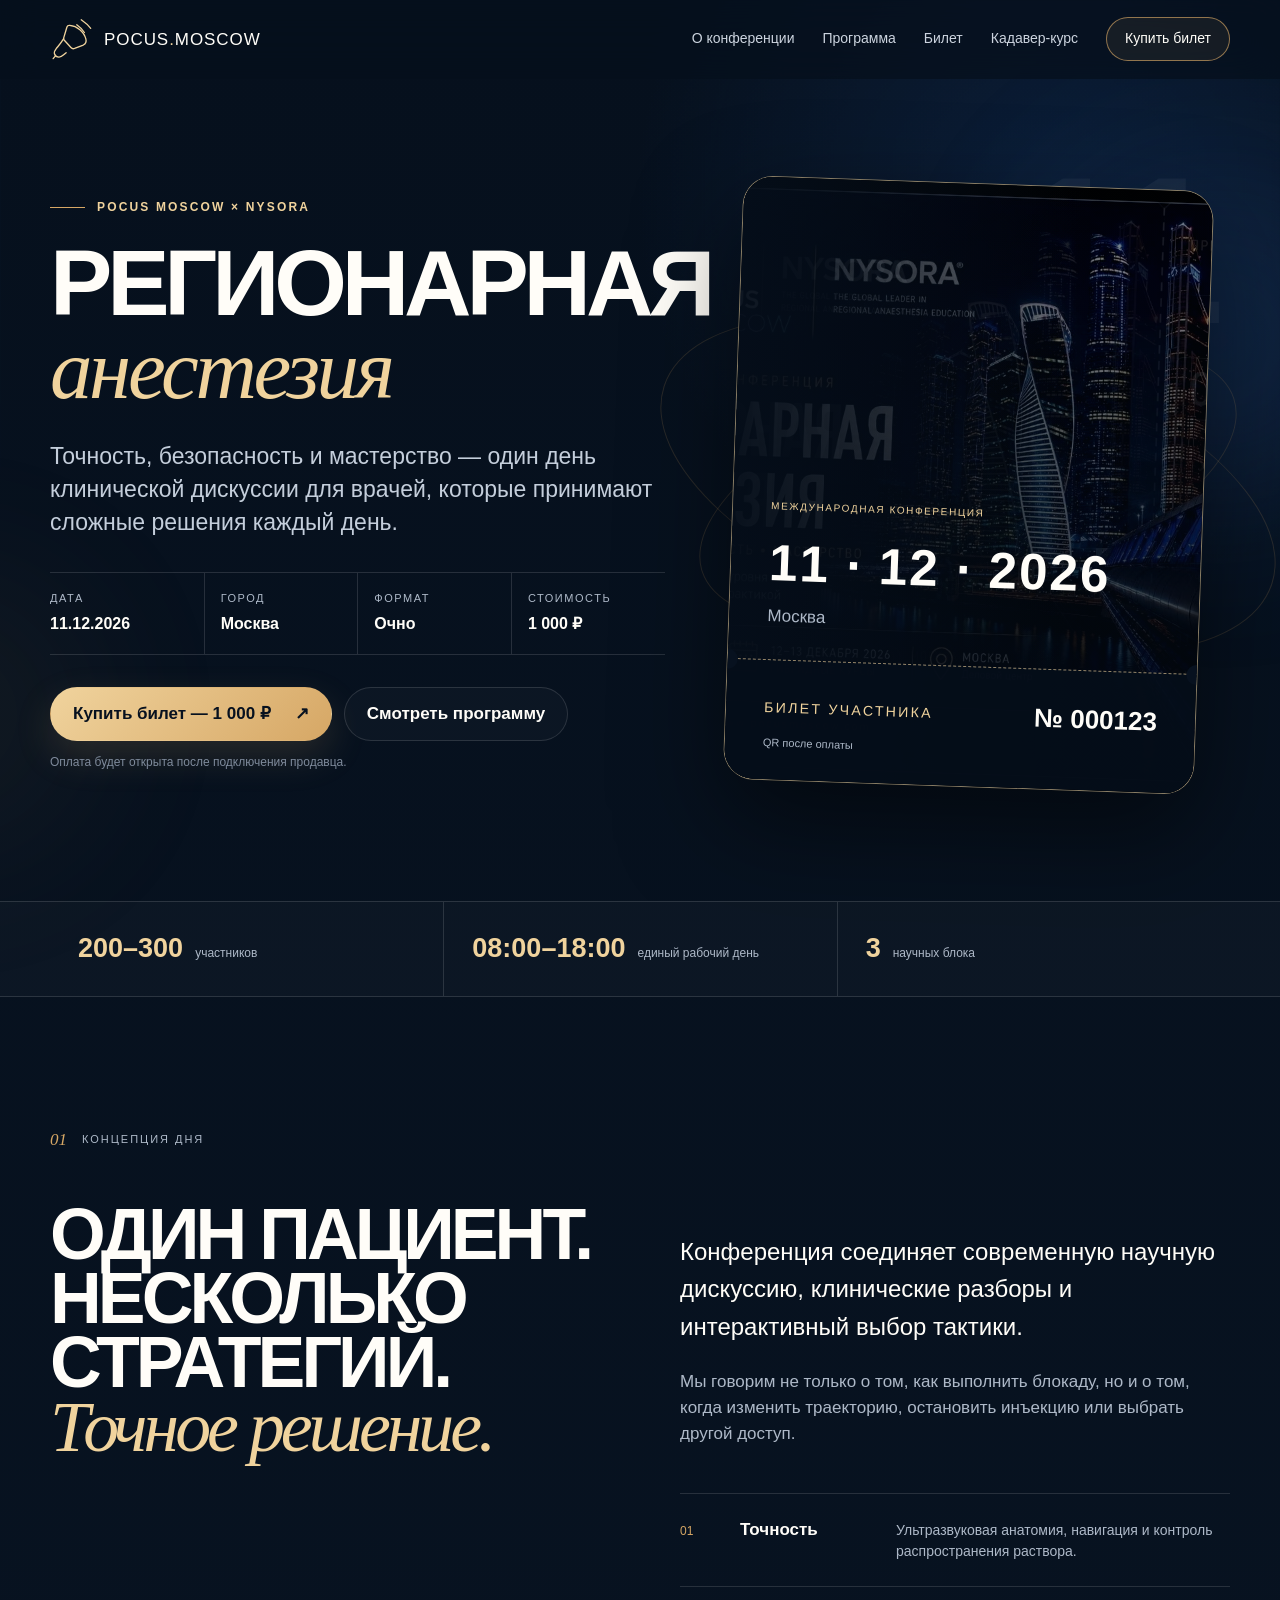
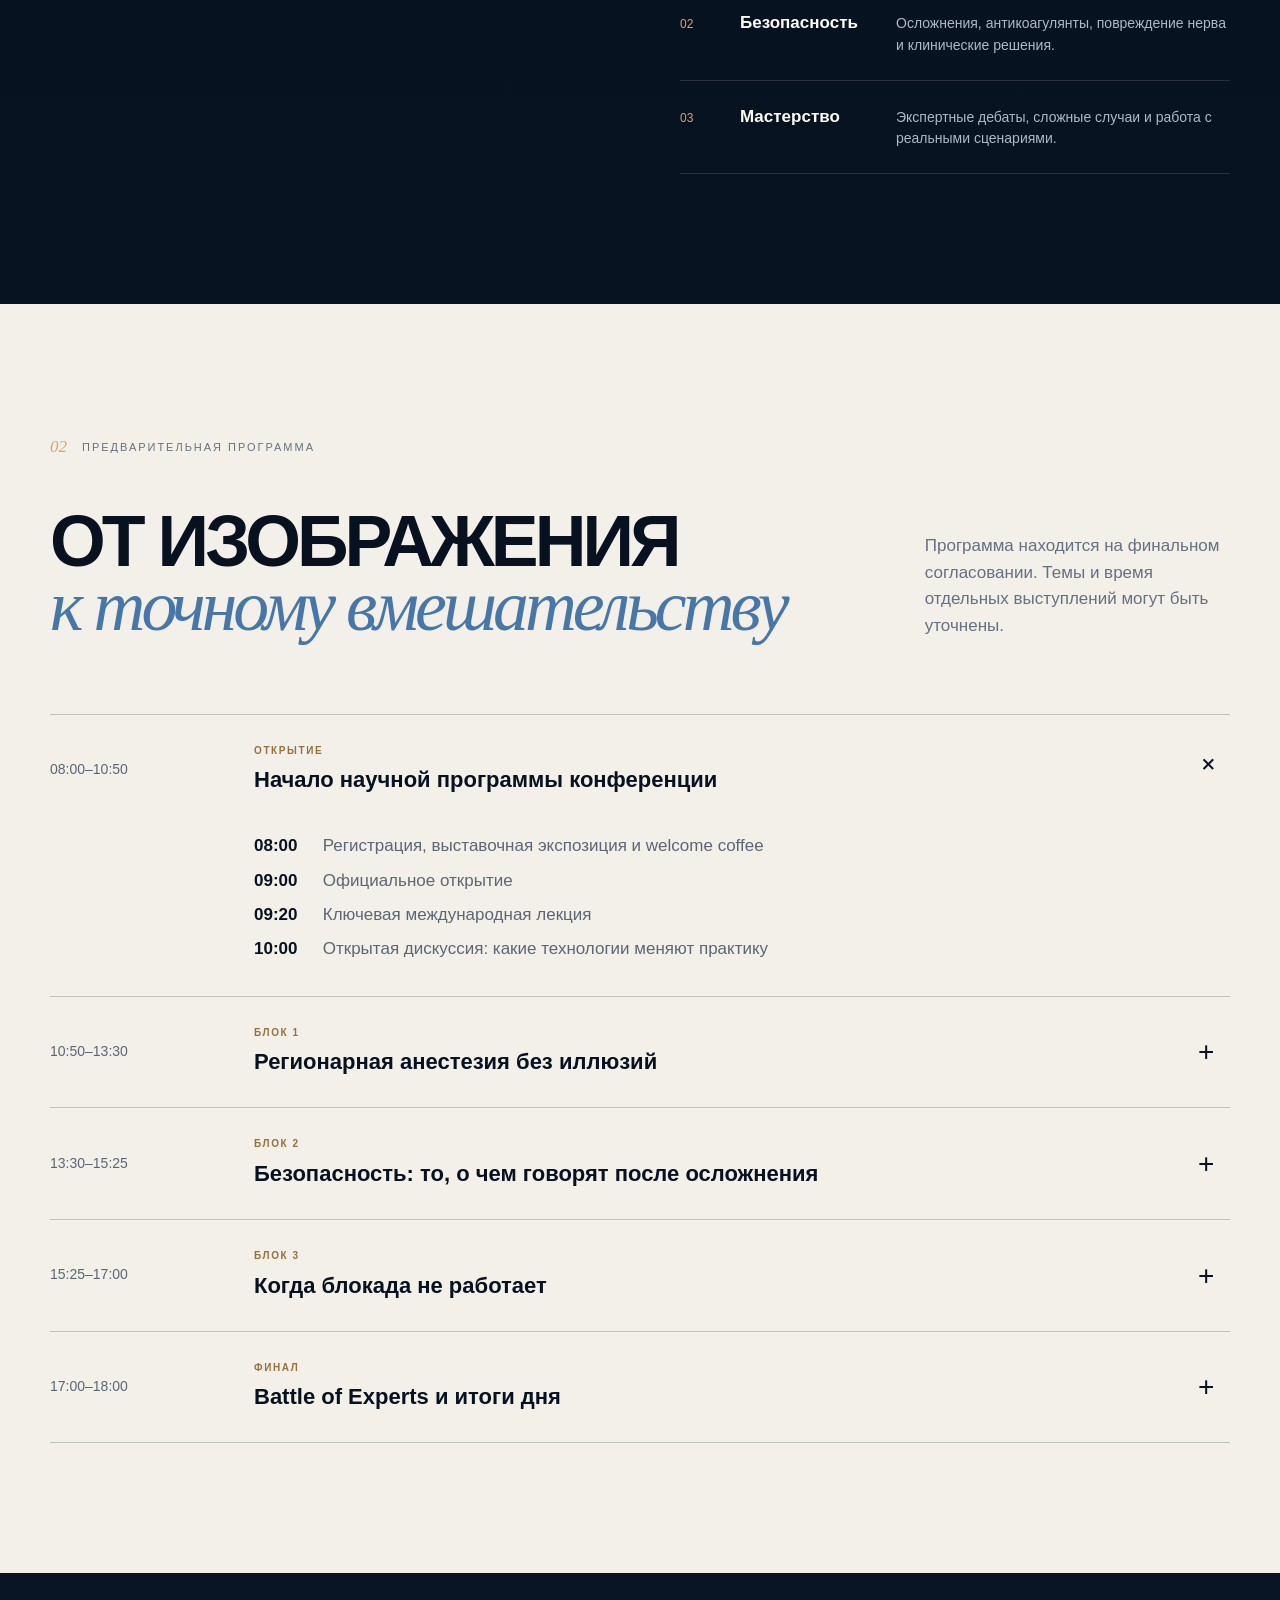
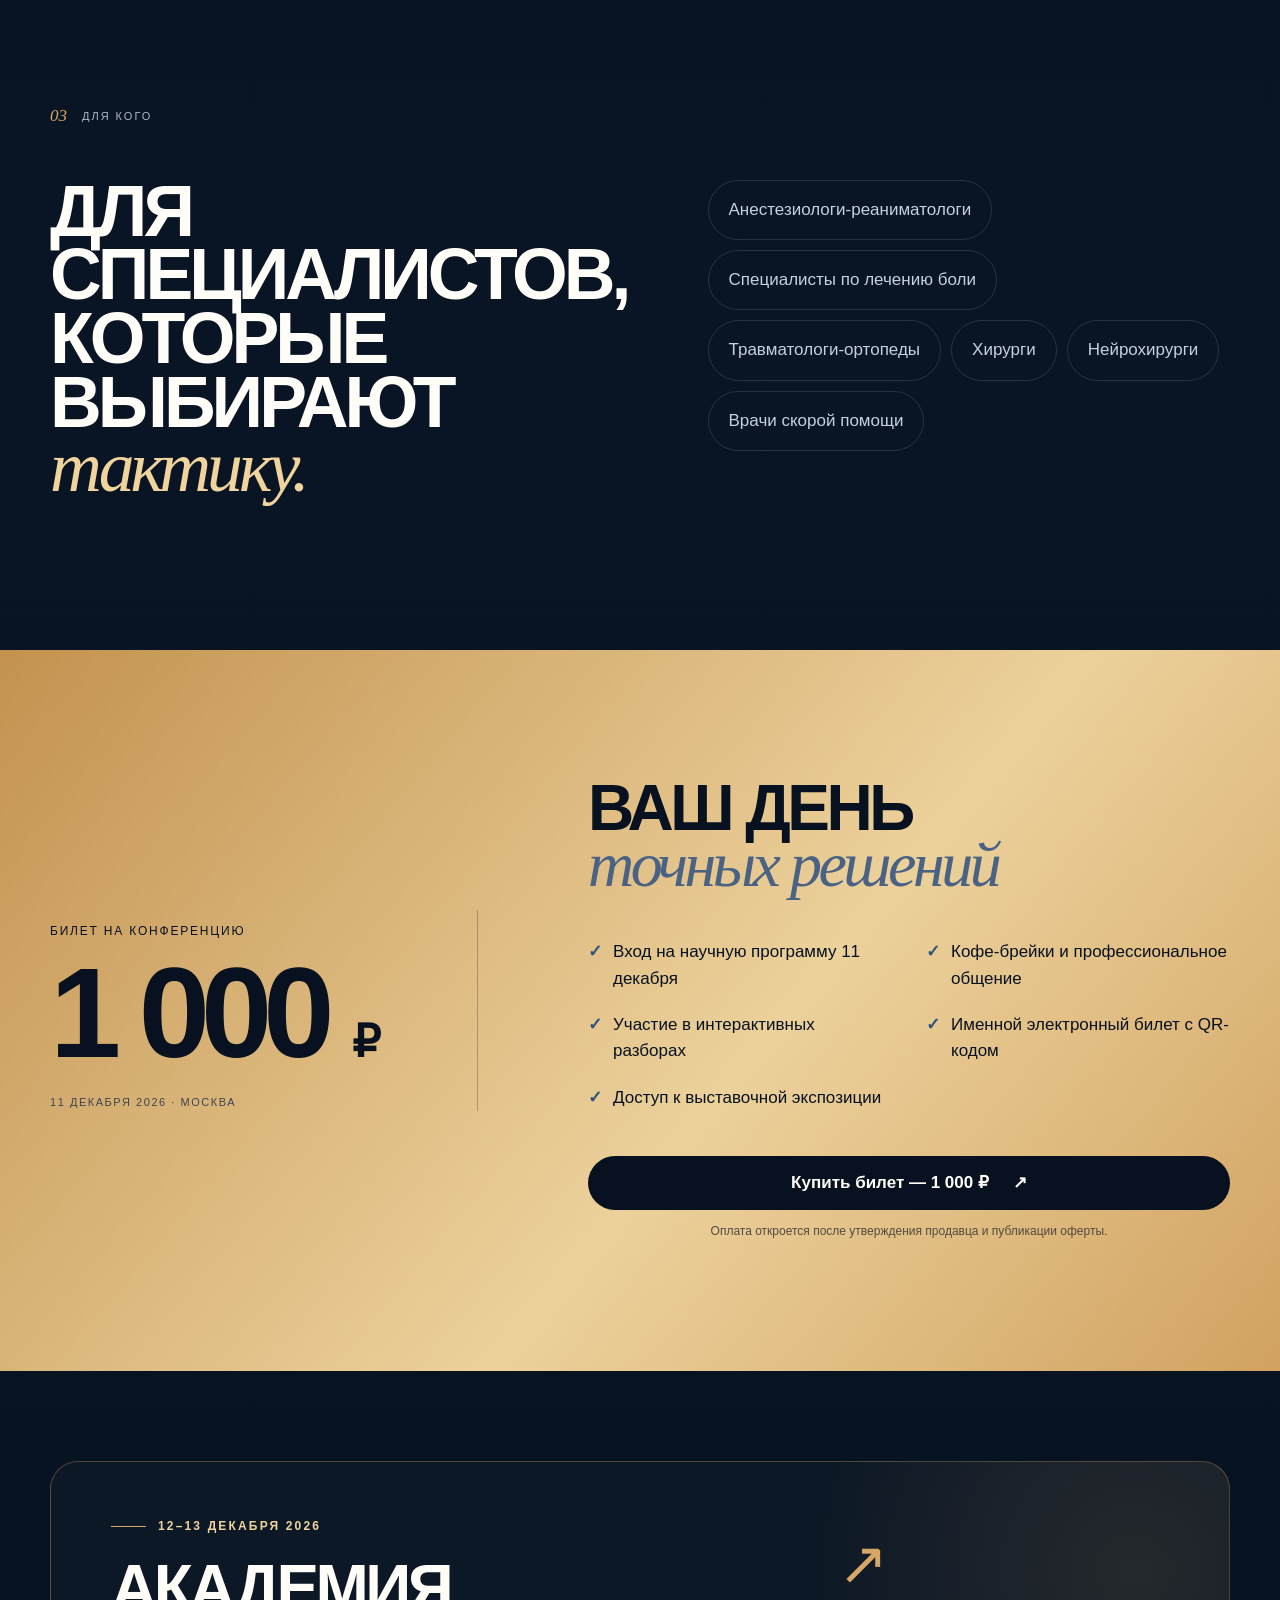
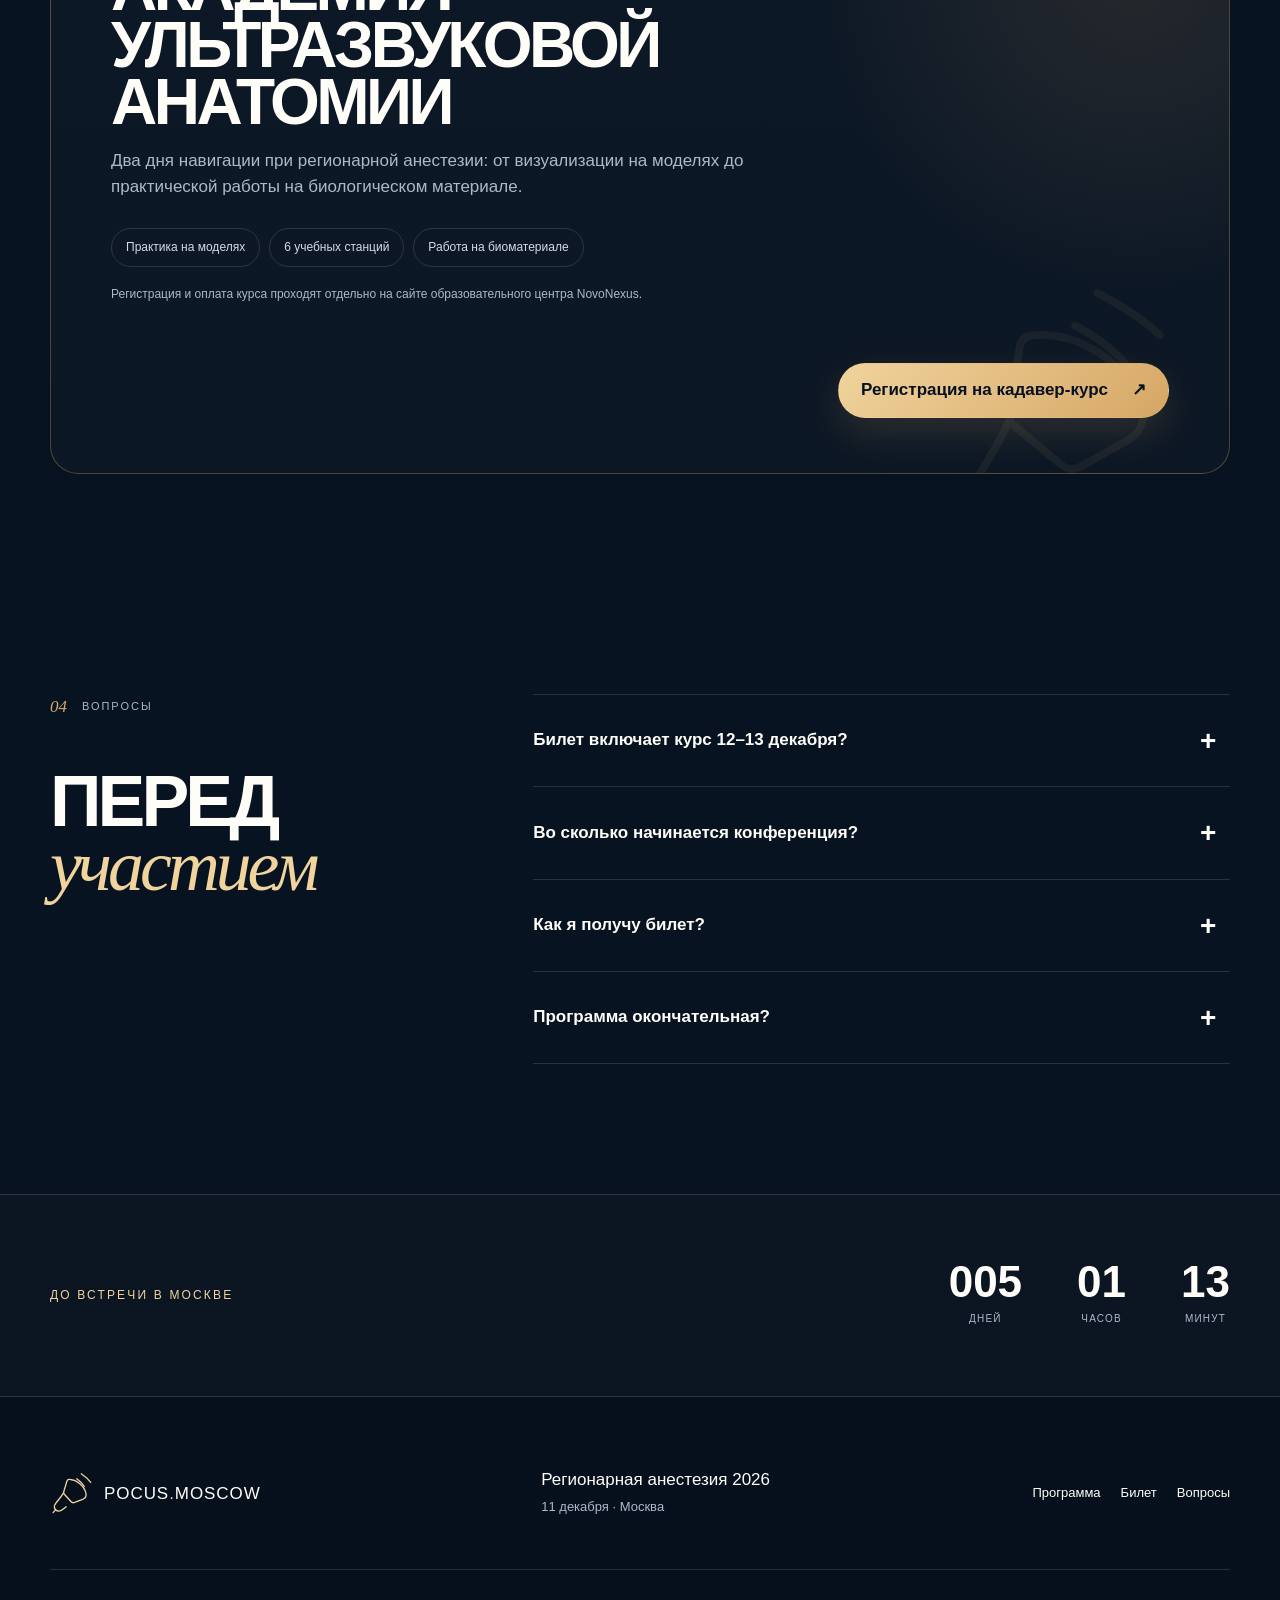
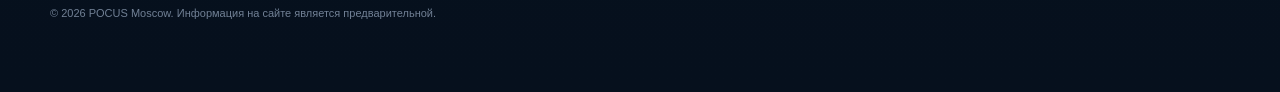
==== index.html @ 30c40fae "Remove CRYO TRAUMA from conference site" ====
<!doctype html>
<html lang="ru">
<head>
  <meta charset="utf-8">
  <meta name="viewport" content="width=device-width, initial-scale=1">
  <meta name="theme-color" content="#07111f">
  <meta name="description" content="Международная научно-практическая конференция по регионарной анестезии. Москва, 11 декабря 2026 года.">
  <meta property="og:type" content="website">
  <meta property="og:locale" content="ru_RU">
  <meta property="og:title" content="Регионарная анестезия 2026 — POCUS Moscow × NYSORA">
  <meta property="og:description" content="Точность. Безопасность. Мастерство. Конференция для врачей, которые работают с регионарной анестезией и лечением боли.">
  <meta property="og:url" content="https://slipklot.github.io/pocus-moscow-2026/">
  <meta property="og:image" content="https://slipklot.github.io/pocus-moscow-2026/assets/event-ticket.jpg">
  <title>Регионарная анестезия 2026 — POCUS Moscow × NYSORA</title>
  <link rel="canonical" href="https://slipklot.github.io/pocus-moscow-2026/">
  <link rel="icon" type="image/svg+xml" href="assets/pocus-mark.svg">
  <script>document.documentElement.classList.add('js');</script>
  <link rel="stylesheet" href="styles.css">
  <script type="application/ld+json">
  {
    "@context": "https://schema.org",
    "@type": "Event",
    "name": "Регионарная анестезия 2026: точность, безопасность, мастерство",
    "startDate": "2026-12-11T09:00:00+03:00",
    "endDate": "2026-12-11T18:00:00+03:00",
    "eventAttendanceMode": "https://schema.org/OfflineEventAttendanceMode",
    "eventStatus": "https://schema.org/EventScheduled",
    "location": {"@type": "Place", "address": {"@type": "PostalAddress", "addressLocality": "Москва", "addressCountry": "RU"}},
    "offers": {"@type": "Offer", "price": "1000", "priceCurrency": "RUB", "availability": "https://schema.org/PreOrder"}
  }
  </script>
</head>
<body>
  <a class="skip-link" href="#main">Перейти к содержанию</a>
  <div class="ambient ambient-one" aria-hidden="true"></div>
  <div class="ambient ambient-two" aria-hidden="true"></div>

  <header class="site-header" id="top">
    <div class="shell nav-wrap">
      <a class="brand" href="#top" aria-label="POCUS Moscow — на главную">
        <span class="brand-mark" aria-hidden="true">
          <img src="assets/pocus-mark.svg" alt="">
        </span>
        <span class="brand-wordmark"><strong>POCUS<span>.</span>MOSCOW</strong></span>
      </a>

      <button class="menu-button" type="button" aria-expanded="false" aria-controls="main-nav">
        <span></span><span></span><span></span><span class="sr-only">Открыть меню</span>
      </button>

      <nav class="main-nav" id="main-nav" aria-label="Основная навигация">
        <a href="#about">О конференции</a>
        <a href="#program">Программа</a>
        <a href="#ticket">Билет</a>
        <a href="#cadaver-course">Кадавер-курс</a>
        <button class="nav-cta js-open-ticket" type="button">Купить билет</button>
      </nav>
    </div>
  </header>

  <main id="main">
    <section class="hero shell">
      <div class="hero-copy reveal">
        <p class="eyebrow"><span></span> POCUS MOSCOW × NYSORA</p>
        <p class="hero-date-mobile">11 декабря 2026 · Москва</p>
        <h1>Регионарная<br><em>анестезия</em></h1>
        <p class="hero-lead">Точность, безопасность и мастерство — один день клинической дискуссии для врачей, которые принимают сложные решения каждый день.</p>

        <div class="hero-meta" aria-label="Основные сведения">
          <div><span>Дата</span><strong>11.12.2026</strong></div>
          <div><span>Город</span><strong>Москва</strong></div>
          <div><span>Формат</span><strong>Очно</strong></div>
          <div><span>Стоимость</span><strong>1 000 ₽</strong></div>
        </div>

        <div class="hero-actions">
          <button class="button button-primary js-open-ticket" type="button">Купить билет — 1 000 ₽ <span>↗</span></button>
          <a class="button button-ghost" href="#program">Смотреть программу</a>
        </div>
        <p class="micro-note">Оплата будет открыта после подключения продавца.</p>
      </div>

      <div class="hero-art reveal" aria-label="Пригласительный билет конференции">
        <div class="date-monument" aria-hidden="true">
          <span>11</span>
          <span>DEC</span>
        </div>
        <div class="ticket-card">
          <div class="ticket-image" role="img" aria-label="Ночная Москва — визуальный образ конференции"></div>
          <video class="ticket-video" muted loop playsinline preload="metadata" poster="assets/event-ticket.jpg" aria-hidden="true" tabindex="-1">
            <source src="assets/moscow-tower-glow.mp4" type="video/mp4">
          </video>
          <div class="ticket-overlay">
            <p>Международная конференция</p>
            <strong>11 · 12 · 2026</strong>
            <span>Москва</span>
          </div>
          <div class="ticket-stub">
            <small>БИЛЕТ УЧАСТНИКА</small>
            <b>№ 000123</b>
            <span>QR после оплаты</span>
          </div>
        </div>
        <div class="orbit orbit-a" aria-hidden="true"></div>
        <div class="orbit orbit-b" aria-hidden="true"></div>
      </div>
    </section>

    <section class="signal-bar" aria-label="Параметры конференции">
      <div class="shell signal-grid">
        <div><strong>200–300</strong><span>участников</span></div>
        <div><strong>08:00–18:00</strong><span>единый рабочий день</span></div>
        <div><strong>3</strong><span>научных блока</span></div>
      </div>
    </section>

    <section class="section shell" id="about">
      <div class="section-kicker reveal"><span>01</span><p>Концепция дня</p></div>
      <div class="about-grid">
        <div class="reveal">
          <h2>Один пациент.<br>Несколько стратегий.<br><em>Точное решение.</em></h2>
        </div>
        <div class="about-copy reveal">
          <p class="lead-copy">Конференция соединяет современную научную дискуссию, клинические разборы и интерактивный выбор тактики.</p>
          <p>Мы говорим не только о том, как выполнить блокаду, но и о том, когда изменить траекторию, остановить инъекцию или выбрать другой доступ.</p>
          <div class="principles">
            <div><span>01</span><strong>Точность</strong><p>Ультразвуковая анатомия, навигация и контроль распространения раствора.</p></div>
            <div><span>02</span><strong>Безопасность</strong><p>Осложнения, антикоагулянты, повреждение нерва и клинические решения.</p></div>
            <div><span>03</span><strong>Мастерство</strong><p>Экспертные дебаты, сложные случаи и работа с реальными сценариями.</p></div>
          </div>
        </div>
      </div>
    </section>

    <section class="section program-section" id="program">
      <div class="shell">
        <div class="section-kicker reveal"><span>02</span><p>Предварительная программа</p></div>
        <div class="section-heading reveal">
          <div><h2>От изображения<br><em>к точному вмешательству</em></h2></div>
          <p>Программа находится на финальном согласовании. Темы и время отдельных выступлений могут быть уточнены.</p>
        </div>

        <div class="agenda reveal">
          <details open>
            <summary><time>08:00–10:50</time><span><small>Открытие</small>Начало научной программы конференции</span><i>+</i></summary>
            <div class="agenda-body">
              <p><b>08:00</b> Регистрация, выставочная экспозиция и welcome coffee</p>
              <p><b>09:00</b> Официальное открытие</p>
              <p><b>09:20</b> Ключевая международная лекция</p>
              <p><b>10:00</b> Открытая дискуссия: какие технологии меняют практику</p>
            </div>
          </details>
          <details>
            <summary><time>10:50–13:30</time><span><small>Блок 1</small>Регионарная анестезия без иллюзий</span><i>+</i></summary>
            <div class="agenda-body">
              <p>Motor-sparing блокады: новая парадигма или новое название старых методик?</p>
              <p>Регионарная анестезия в fast-track и ERAS</p>
              <p>Ультразвуковая анатомия против анатомических вариаций</p>
              <p>Экспертные дебаты и вопросы аудитории</p>
            </div>
          </details>
          <details>
            <summary><time>13:30–15:25</time><span><small>Блок 2</small>Безопасность: то, о чем говорят после осложнения</span><i>+</i></summary>
            <div class="agenda-body">
              <p>Повреждение нерва: техника, давление, инъекция или анатомия?</p>
              <p>LAST: готовы ли мы к осложнению вне операционной?</p>
              <p>Регионарная анестезия и антикоагулянты</p>
              <p>Клинический разбор: почему возникло осложнение</p>
            </div>
          </details>
          <details>
            <summary><time>15:25–17:00</time><span><small>Блок 3</small>Когда блокада не работает</span><i>+</i></summary>
            <div class="agenda-body">
              <p>Failed block: анатомия, техника или неправильный выбор метода?</p>
              <p>Что видно на самом деле: разбираем изображение на экране УЗИ</p>
              <p>Гидродиссекция и распространение раствора</p>
              <p>Интерактивный разбор видеозаписей навигации</p>
            </div>
          </details>
          <details>
            <summary><time>17:00–18:00</time><span><small>Финал</small>Battle of Experts и итоги дня</span><i>+</i></summary>
            <div class="agenda-body">
              <p>Один пациент — три возможные блокады</p>
              <p>Итоги конференции и организационный брифинг</p>
            </div>
          </details>
        </div>
      </div>
    </section>

    <section class="section shell audience-section" id="audience">
      <div class="section-kicker reveal"><span>03</span><p>Для кого</p></div>
      <div class="audience-grid">
        <div class="reveal"><h2>Для специалистов,<br>которые выбирают<br><em>тактику.</em></h2></div>
        <div class="roles reveal">
          <span>Анестезиологи-реаниматологи</span>
          <span>Специалисты по лечению боли</span>
          <span>Травматологи-ортопеды</span>
          <span>Хирурги</span>
          <span>Нейрохирурги</span>
          <span>Врачи скорой помощи</span>
        </div>
      </div>
    </section>

    <section class="section ticket-section" id="ticket">
      <div class="shell ticket-grid">
        <div class="ticket-price reveal">
          <p>Билет на конференцию</p>
          <strong>1 000 <small>₽</small></strong>
          <span>11 декабря 2026 · Москва</span>
        </div>
        <div class="ticket-details reveal">
          <h2>Ваш день<br><em>точных решений</em></h2>
          <ul>
            <li>Вход на научную программу 11 декабря</li>
            <li>Участие в интерактивных разборах</li>
            <li>Доступ к выставочной экспозиции</li>
            <li>Кофе-брейки и профессиональное общение</li>
            <li>Именной электронный билет с QR-кодом</li>
          </ul>
          <button class="button button-primary button-wide js-open-ticket" type="button">Купить билет — 1 000 ₽ <span>↗</span></button>
          <p class="micro-note">Оплата откроется после утверждения продавца и публикации оферты.</p>
        </div>
      </div>
    </section>

    <section class="section shell continuation-section" id="cadaver-course">
      <div class="continuation reveal">
        <img class="course-brand-watermark" src="assets/pocus-mark.svg" alt="" aria-hidden="true">
        <div>
          <p class="eyebrow"><span></span> 12–13 декабря 2026</p>
          <h2><span>Академия</span><span>ультразвуковой</span><span>анатомии</span></h2>
          <p>Два дня навигации при регионарной анестезии: от визуализации на моделях до практической работы на биологическом материале.</p>
          <ul class="course-facts" aria-label="Формат кадавер-курса">
            <li>Практика на моделях</li>
            <li>6 учебных станций</li>
            <li>Работа на биоматериале</li>
          </ul>
          <p class="course-source">Регистрация и оплата курса проходят отдельно на сайте образовательного центра NovoNexus.</p>
        </div>
        <div class="course-arrow" aria-hidden="true">↗</div>
        <a class="button button-primary course-register" href="https://novonexus.ru/dissection/92158/" target="_blank" rel="noopener noreferrer">Регистрация на кадавер-курс <span>↗</span></a>
      </div>
    </section>

    <section class="section faq-section" id="faq">
      <div class="shell faq-grid">
        <div class="reveal"><div class="section-kicker"><span>04</span><p>Вопросы</p></div><h2>Перед<br><em>участием</em></h2></div>
        <div class="faq reveal">
          <details><summary>Билет включает курс 12–13 декабря?<i>+</i></summary><p>Нет. Билет стоимостью 1 000 ₽ относится только к конференции 11 декабря. У кадавер-курса отдельная <a class="inline-link" href="https://novonexus.ru/dissection/92158/" target="_blank" rel="noopener noreferrer">регистрация на сайте NovoNexus</a>.</p></details>
          <details><summary>Во сколько начинается конференция?<i>+</i></summary><p>Регистрация участников начнется в 08:00, открытие научной программы — в 09:00.</p></details>
          <details><summary>Как я получу билет?<i>+</i></summary><p>После подключения оплаты участник получит чек продавца и отдельный именной электронный билет с уникальным номером и QR-кодом.</p></details>
          <details><summary>Программа окончательная?<i>+</i></summary><p>Нет, сейчас опубликована предварительная структура дня. Темы и тайминг могут быть уточнены научным комитетом.</p></details>
        </div>
      </div>
    </section>

    <section class="countdown-section" aria-label="До конференции">
      <div class="shell countdown-wrap reveal">
        <p>До встречи в Москве</p>
        <div class="countdown" data-countdown="2026-12-11T09:00:00+03:00">
          <div><strong data-days>000</strong><span>дней</span></div>
          <div><strong data-hours>00</strong><span>часов</span></div>
          <div><strong data-minutes>00</strong><span>минут</span></div>
        </div>
      </div>
    </section>
  </main>

  <footer class="site-footer">
    <div class="shell footer-grid">
      <a class="brand" href="#top"><span class="brand-mark" aria-hidden="true"><img src="assets/pocus-mark.svg" alt=""></span><span class="brand-wordmark"><strong>POCUS<span>.</span>MOSCOW</strong></span></a>
      <div><p>Регионарная анестезия 2026</p><span>11 декабря · Москва</span></div>
      <div class="footer-links"><a href="#program">Программа</a><a href="#ticket">Билет</a><a href="#faq">Вопросы</a></div>
      <p class="copyright">© <span data-year>2026</span> POCUS Moscow. Информация на сайте является предварительной.</p>
    </div>
  </footer>

  <div class="modal" id="status-modal" role="dialog" aria-modal="true" aria-labelledby="modal-title" hidden>
    <button class="modal-backdrop js-close-modal" type="button" aria-label="Закрыть окно"></button>
    <div class="modal-card" tabindex="-1">
      <button class="modal-close js-close-modal" type="button" aria-label="Закрыть">×</button>
      <p class="eyebrow"><span></span> Регистрация</p>
      <h2 id="modal-title">Продажи откроются<br><em>в ближайшее время</em></h2>
      <p data-modal-copy>Мы подключаем безопасную оплату и выпуск именного электронного билета. Цена уже зафиксирована — 1 000 ₽.</p>
      <a class="button button-primary" href="#program">Пока изучить программу</a>
    </div>
  </div>

  <script src="script.js" defer></script>
</body>
</html>
---- styles.css ----
:root {
  --ink: #07111f;
  --ink-2: #0a182b;
  --ink-3: #10233d;
  --paper: #f3f0e9;
  --white: #fffdf8;
  --muted: #aeb9c8;
  --gold: #d6a765;
  --gold-light: #f0d39d;
  --blue: #3a78d4;
  --line: rgba(255, 255, 255, .13);
  --radius: 28px;
  --shell: min(1180px, calc(100vw - 48px));
}

* { box-sizing: border-box; }
html { scroll-behavior: smooth; background: var(--ink); overflow-x: clip; }
body {
  margin: 0;
  color: var(--white);
  background:
    radial-gradient(circle at 82% 3%, rgba(40, 103, 197, .16), transparent 26rem),
    linear-gradient(180deg, #06101d 0%, #091524 55%, #06101d 100%);
  font-family: Inter, Manrope, "Segoe UI", Arial, sans-serif;
  font-size: 17px;
  line-height: 1.55;
  overflow-x: clip;
}

button, a { font: inherit; }
button { color: inherit; }
a { color: inherit; text-decoration: none; }
img { max-width: 100%; display: block; }
em { color: var(--gold-light); font-family: Georgia, "Times New Roman", serif; font-weight: 400; }
.shell { width: var(--shell); margin-inline: auto; }
.sr-only { position: absolute; width: 1px; height: 1px; padding: 0; margin: -1px; overflow: hidden; clip: rect(0, 0, 0, 0); white-space: nowrap; border: 0; }
.skip-link { position: fixed; z-index: 1000; left: 16px; top: -80px; background: var(--gold); color: var(--ink); padding: 12px 18px; border-radius: 8px; font-weight: 700; }
.skip-link:focus { top: 16px; }

.ambient { position: fixed; pointer-events: none; border-radius: 50%; filter: blur(100px); opacity: .18; z-index: 0; }
.ambient-one { width: 320px; height: 320px; background: var(--blue); right: -100px; top: 20vh; }
.ambient-two { width: 260px; height: 260px; background: var(--gold); left: -180px; top: 65vh; opacity: .08; }

.site-header { position: sticky; top: 0; z-index: 50; border-bottom: 1px solid transparent; background: rgba(6, 16, 29, .72); backdrop-filter: blur(18px); }
.site-header.scrolled { border-color: var(--line); }
.nav-wrap { min-height: 78px; display: flex; align-items: center; justify-content: space-between; gap: 28px; }
.brand { display: inline-flex; align-items: center; gap: 10px; letter-spacing: .03em; }
.brand-mark { width: 44px; height: 44px; display: grid; place-items: center; }
.brand-mark img { width: 100%; height: 100%; object-fit: contain; }
.brand-wordmark strong { display: block; font-size: 17px; line-height: 1; font-weight: 400; letter-spacing: .055em; }
.brand-wordmark strong span { color: var(--gold-light); }
.main-nav { display: flex; align-items: center; gap: 28px; font-size: 14px; }
.main-nav > a { color: #ccd4df; transition: color .2s ease; }
.main-nav > a:hover { color: var(--white); }
.nav-cta { border: 1px solid rgba(214, 167, 101, .65); background: rgba(214, 167, 101, .08); padding: 10px 18px; border-radius: 999px; cursor: pointer; transition: .2s ease; }
.nav-cta:hover { background: var(--gold); color: var(--ink); }
.menu-button { display: none; background: none; border: 0; padding: 10px; cursor: pointer; }
.menu-button span:not(.sr-only) { display: block; width: 24px; height: 1px; background: currentColor; margin: 5px; }

.hero { min-height: calc(100svh - 78px); display: grid; grid-template-columns: 1.08fr .92fr; align-items: center; gap: 42px; padding-block: 78px 88px; position: relative; z-index: 1; }
.hero > * { min-width: 0; }
.eyebrow { display: flex; align-items: center; gap: 12px; margin: 0 0 24px; color: var(--gold-light); text-transform: uppercase; letter-spacing: .18em; font-size: 12px; font-weight: 700; }
.eyebrow span { width: 35px; height: 1px; background: var(--gold); }
.hero h1, .section h2, .modal h2 { margin: 0; font-size: clamp(58px, 7.3vw, 108px); line-height: .89; letter-spacing: -.055em; text-transform: uppercase; }
.hero h1 em { display: inline-block; text-transform: none; font-size: .91em; letter-spacing: -.04em; }
.hero-lead { max-width: 660px; margin: 32px 0; color: #c4cedb; font-size: clamp(18px, 2vw, 23px); line-height: 1.45; }
.hero-meta { display: grid; grid-template-columns: repeat(4, 1fr); border-block: 1px solid var(--line); margin: 32px 0; }
.hero-meta div { padding: 17px 16px 17px 0; }
.hero-meta div + div { border-left: 1px solid var(--line); padding-left: 16px; }
.hero-meta span, .ticket-price > span { display: block; color: var(--muted); font-size: 11px; text-transform: uppercase; letter-spacing: .14em; }
.hero-meta strong { display: block; margin-top: 5px; font-size: 16px; }
.hero-actions { display: flex; flex-wrap: wrap; gap: 12px; }
.button { min-height: 54px; display: inline-flex; align-items: center; justify-content: center; gap: 24px; border: 1px solid transparent; padding: 13px 22px; border-radius: 999px; font-weight: 750; cursor: pointer; transition: transform .2s ease, background .2s ease, color .2s ease, border-color .2s ease; }
.button:hover { transform: translateY(-2px); }
.button-primary { background: linear-gradient(135deg, var(--gold-light), var(--gold)); color: var(--ink); box-shadow: 0 15px 38px rgba(214, 167, 101, .16); }
.button-ghost { background: rgba(255,255,255,.025); border-color: var(--line); }
.button-ghost:hover { border-color: rgba(255,255,255,.4); }
.button-wide { width: 100%; }
.micro-note { color: #7f8b9c; margin: 12px 0 0; font-size: 12px; }
.hero-date-mobile { display: none; }

.hero-art { position: relative; min-height: 620px; display: grid; place-items: center; }
.date-monument { position: absolute; top: 0; right: 5%; z-index: 1; color: rgba(255,255,255,.05); text-align: right; font-weight: 900; line-height: .72; }
.date-monument span:first-child { display: block; font-size: 210px; letter-spacing: -.1em; }
.date-monument span:last-child { display: block; font-size: 82px; letter-spacing: .22em; }
.ticket-card { position: relative; z-index: 2; width: min(520px, 90%); aspect-ratio: .78; border: 1px solid rgba(240, 211, 157, .55); border-radius: 30px; overflow: hidden; background: #06101d; box-shadow: 0 40px 100px rgba(0,0,0,.5); transform: rotate(2deg); }
.ticket-image { position: absolute; z-index: 0; inset: 0; background-image: linear-gradient(180deg, rgba(3,10,19,.15), rgba(3,10,19,.83) 72%), url("assets/event-ticket.jpg"); background-size: auto 100%; background-position: 62% center; filter: saturate(.8) contrast(1.12); }
.ticket-video { position: absolute; z-index: 0; inset: 0; width: 100%; height: 100%; object-fit: cover; object-position: center; opacity: .82; filter: saturate(.82) contrast(1.12) brightness(.74); }
.ticket-card:after { content: ""; position: absolute; z-index: 1; inset: 0; pointer-events: none; background: linear-gradient(180deg, rgba(3,10,19,.12), rgba(3,10,19,.66) 72%), linear-gradient(90deg, rgba(5,14,26,.48), transparent 74%); }
.ticket-overlay { position: absolute; z-index: 2; inset: 0; padding: 45px 38px 150px; display: flex; flex-direction: column; justify-content: flex-end; background: linear-gradient(90deg, rgba(5,14,26,.85), transparent 72%); }
.ticket-overlay p { color: var(--gold-light); text-transform: uppercase; letter-spacing: .16em; font-size: 10px; }
.ticket-overlay strong { font-size: clamp(34px, 4vw, 54px); letter-spacing: .04em; }
.ticket-overlay span { color: var(--muted); }
.ticket-stub { position: absolute; z-index: 3; left: 0; right: 0; bottom: 0; min-height: 120px; padding: 25px 38px; border-top: 1px dashed rgba(240, 211, 157, .6); background: rgba(5,14,26,.92); display: grid; grid-template-columns: 1fr auto; align-items: center; }
.ticket-stub:before, .ticket-stub:after { content: ""; position: absolute; top: -10px; width: 20px; height: 20px; background: var(--ink); border-radius: 50%; }
.ticket-stub:before { left: -10px; }.ticket-stub:after { right: -10px; }
.ticket-stub small { color: var(--gold-light); letter-spacing: .16em; }
.ticket-stub b { font-size: 26px; }
.ticket-stub span { grid-column: 1 / -1; color: var(--muted); font-size: 11px; }
.orbit { position: absolute; border: 1px solid rgba(214,167,101,.16); border-radius: 50%; transform: rotate(-18deg); }
.orbit-a { width: 560px; height: 230px; }.orbit-b { width: 640px; height: 290px; transform: rotate(18deg); }

.signal-bar { position: relative; z-index: 2; border-block: 1px solid var(--line); background: rgba(255,255,255,.025); }
.signal-grid { display: grid; grid-template-columns: repeat(3, 1fr); }
.signal-grid div { padding: 26px 28px; display: flex; align-items: baseline; gap: 12px; }
.signal-grid div + div { border-left: 1px solid var(--line); }
.signal-grid strong { color: var(--gold-light); font-size: 27px; }
.signal-grid span { color: var(--muted); font-size: 12px; }

.section { position: relative; z-index: 1; padding-block: 130px; }
.section-kicker { display: flex; align-items: center; gap: 15px; margin-bottom: 50px; }
.section-kicker span { color: var(--gold); font-family: Georgia, serif; font-style: italic; }
.section-kicker p { margin: 0; color: var(--muted); text-transform: uppercase; font-size: 11px; letter-spacing: .18em; }
.about-grid, .audience-grid { display: grid; grid-template-columns: 1fr 1fr; gap: 80px; }
.section h2 { font-size: clamp(46px, 5.6vw, 82px); }
.section h2 em { text-transform: none; }
.about-copy { padding-top: 6px; }
.about-copy > p { color: var(--muted); max-width: 610px; }
.lead-copy { color: var(--white) !important; font-size: 24px; }
.principles { margin-top: 45px; border-top: 1px solid var(--line); }
.principles > div { display: grid; grid-template-columns: 44px 140px 1fr; gap: 16px; padding: 23px 0; border-bottom: 1px solid var(--line); align-items: baseline; }
.principles span { color: var(--gold); font-size: 12px; }
.principles p { margin: 0; color: var(--muted); font-size: 14px; }

.program-section { background: var(--paper); color: var(--ink); }
.program-section .section-kicker p { color: #677180; }
.section-heading { display: grid; grid-template-columns: 1.45fr .55fr; gap: 70px; align-items: end; margin-bottom: 75px; }
.section-heading p { margin: 0; color: #657081; }
.program-section em { color: #4776a9; }
.agenda { border-top: 1px solid rgba(7,17,31,.22); }
.agenda details { border-bottom: 1px solid rgba(7,17,31,.22); }
.agenda summary { list-style: none; display: grid; grid-template-columns: 180px 1fr 32px; gap: 24px; align-items: center; padding: 28px 0; cursor: pointer; }
.agenda summary::-webkit-details-marker { display: none; }
.agenda summary time { font-size: 14px; color: #5b6675; font-variant-numeric: tabular-nums; }
.agenda summary span { font-size: 22px; font-weight: 750; }
.agenda summary small { display: block; margin-bottom: 5px; color: #94713d; font-size: 10px; text-transform: uppercase; letter-spacing: .16em; }
.agenda summary i, .faq summary i { font-style: normal; font-size: 28px; transition: transform .2s ease; }
.agenda details[open] summary i, .faq details[open] summary i { transform: rotate(45deg); }
.agenda-body { padding: 0 56px 25px 204px; color: #5c6674; }
.agenda-body p { margin: 8px 0; }
.agenda-body b { display: inline-block; min-width: 64px; color: var(--ink); }

.audience-section { padding-bottom: 150px; }
.roles { display: flex; flex-wrap: wrap; gap: 10px; align-content: start; }
.roles span { padding: 16px 20px; border: 1px solid var(--line); border-radius: 999px; color: #c7d0dc; transition: .2s ease; }
.roles span:hover { border-color: var(--gold); color: var(--gold-light); }

.ticket-section { overflow: hidden; background: linear-gradient(130deg, #c39250, #ecd19b 58%, #d1a261); color: var(--ink); }
.ticket-section:before { content: ""; position: absolute; inset: 0; opacity: .18; background-image: repeating-linear-gradient(110deg, transparent 0 30px, rgba(255,255,255,.3) 31px); }
.ticket-grid { position: relative; display: grid; grid-template-columns: .8fr 1.2fr; gap: 110px; align-items: center; }
.ticket-price { border-right: 1px solid rgba(7,17,31,.25); }
.ticket-price p { text-transform: uppercase; font-size: 12px; letter-spacing: .15em; }
.ticket-price strong { display: block; font-size: clamp(78px, 10vw, 145px); line-height: .95; letter-spacing: -.07em; }
.ticket-price strong small { font-size: .35em; }
.ticket-price > span { color: #3e4650; margin-top: 20px; }
.ticket-details h2 { font-size: clamp(46px, 5vw, 74px); }
.ticket-details em { color: #4a6283; }
.ticket-details ul { padding: 0; margin: 35px 0; list-style: none; columns: 2; column-gap: 34px; }
.ticket-details li { break-inside: avoid; padding: 10px 0 10px 25px; position: relative; }
.ticket-details li:before { content: "✓"; position: absolute; left: 0; color: #31527d; font-weight: 900; }
.ticket-details .button-primary { background: var(--ink); color: var(--white); box-shadow: none; }
.ticket-details .micro-note { color: #534b40; text-align: center; }

.continuation-section { padding-block: 90px; }
.continuation { position: relative; overflow: hidden; display: grid; grid-template-columns: 1fr auto; gap: 60px; align-items: end; padding: 55px 60px; border: 1px solid rgba(214,167,101,.32); border-radius: var(--radius); background: radial-gradient(circle at 92% 18%, rgba(214,167,101,.12), transparent 20rem), rgba(255,255,255,.025); }
.continuation > * { position: relative; z-index: 1; }
.continuation > div { min-width: 0; }
.continuation h2 { font-size: clamp(40px, 5vw, 68px); }
.continuation h2 span { display: block; }
.continuation p:not(.eyebrow) { max-width: 720px; color: var(--muted); }
.course-brand-watermark { position: absolute; z-index: 0; right: 40px; bottom: -70px; width: 260px; opacity: .055; transform: rotate(-8deg); }
.course-facts { display: flex; flex-wrap: wrap; gap: 9px; padding: 0; margin: 28px 0 18px; list-style: none; }
.course-facts li { padding: 9px 14px; border: 1px solid var(--line); border-radius: 999px; color: #d4dbe5; font-size: 12px; }
.continuation .course-source { margin-bottom: 0; color: #8290a2; font-size: 12px; }
.course-arrow { grid-row: 1; grid-column: 2; align-self: start; color: var(--gold); font-size: 60px; }
.continuation .button { grid-column: 2; }
.course-register { white-space: nowrap; }
.inline-link { color: var(--gold-light); text-decoration: underline; text-decoration-thickness: 1px; text-underline-offset: 4px; }

.faq-section { background: #081321; }
.faq-grid { display: grid; grid-template-columns: .55fr 1fr; gap: 100px; }
.faq { border-top: 1px solid var(--line); }
.faq details { border-bottom: 1px solid var(--line); }
.faq summary { list-style: none; display: grid; grid-template-columns: 1fr 30px; gap: 25px; align-items: center; padding: 24px 0; cursor: pointer; font-weight: 700; }
.faq summary::-webkit-details-marker { display: none; }
.faq details p { margin: 0; padding: 0 55px 25px 0; color: var(--muted); }

.countdown-section { padding-block: 65px; border-block: 1px solid var(--line); background: rgba(255,255,255,.018); }
.countdown-wrap { display: flex; align-items: center; justify-content: space-between; gap: 40px; }
.countdown-wrap > p { color: var(--gold-light); text-transform: uppercase; letter-spacing: .18em; font-size: 12px; }
.countdown { display: flex; gap: 55px; }
.countdown div { text-align: center; }
.countdown strong { display: block; font-size: 44px; line-height: 1; font-variant-numeric: tabular-nums; }
.countdown span { color: var(--muted); font-size: 10px; text-transform: uppercase; letter-spacing: .12em; }

.site-footer { position: relative; z-index: 1; padding-block: 70px; }
.footer-grid { display: grid; grid-template-columns: 1fr 1fr auto; gap: 50px; align-items: center; }
.footer-grid p { margin: 0; }
.footer-grid > div > span { color: var(--muted); font-size: 13px; }
.footer-links { display: flex; gap: 20px; font-size: 13px; }
.copyright { grid-column: 1 / -1; padding-top: 35px; border-top: 1px solid var(--line); color: #718095; font-size: 11px; }

.modal[hidden] { display: none; }
.modal { position: fixed; inset: 0; z-index: 100; display: grid; place-items: center; padding: 24px; }
.modal-backdrop { position: absolute; inset: 0; border: 0; background: rgba(1,5,10,.82); backdrop-filter: blur(8px); cursor: default; }
.modal-card { position: relative; width: min(650px, 100%); padding: clamp(35px, 6vw, 70px); border: 1px solid rgba(214,167,101,.4); border-radius: var(--radius); background: radial-gradient(circle at 100% 0, rgba(58,120,212,.22), transparent 20rem), var(--ink-2); box-shadow: 0 40px 120px rgba(0,0,0,.6); }
.modal-card h2 { font-size: clamp(42px, 6vw, 67px); }
.modal-card > p:not(.eyebrow) { color: var(--muted); margin: 25px 0 32px; }
.modal-close { position: absolute; right: 20px; top: 15px; width: 44px; height: 44px; border: 1px solid var(--line); border-radius: 50%; background: transparent; font-size: 28px; cursor: pointer; }
body.modal-open { overflow: hidden; }

.reveal { opacity: 1; transform: none; }
.js .reveal { opacity: 0; transform: translateY(24px); transition: opacity .75s ease, transform .75s ease; }
.js .reveal.visible { opacity: 1; transform: none; }
:focus-visible { outline: 3px solid var(--gold-light); outline-offset: 4px; }

@media (max-width: 980px) {
  :root { --shell: min(100% - 36px, 780px); }
  .menu-button { display: block; }
  .main-nav { position: fixed; inset: 78px 0 auto; padding: 28px 18px 34px; background: rgba(6,16,29,.98); border-bottom: 1px solid var(--line); flex-direction: column; align-items: stretch; transform: translateY(-130%); opacity: 0; pointer-events: none; transition: .25s ease; }
  .main-nav.open { transform: none; opacity: 1; pointer-events: auto; }
  .main-nav a, .nav-cta { padding: 13px 18px; text-align: center; }
  .hero { min-height: auto; grid-template-columns: 1fr; padding-block: 70px; }
  .hero-copy { position: relative; z-index: 3; }
  .hero-art { min-height: 580px; }
  .ticket-card { width: min(500px, 86%); }
  .about-grid, .audience-grid, .ticket-grid, .faq-grid { grid-template-columns: 1fr; gap: 55px; }
  .section-heading { grid-template-columns: 1fr; gap: 30px; }
  .ticket-price { border-right: 0; border-bottom: 1px solid rgba(7,17,31,.25); padding-bottom: 50px; }
  .continuation { grid-template-columns: 1fr; }
  .course-arrow { grid-row: auto; grid-column: auto; position: absolute; right: 40px; top: 40px; }
  .continuation .button { grid-column: auto; width: fit-content; }
}

@media (max-width: 640px) {
  :root { --shell: calc(100% - 28px); --radius: 22px; }
  body { font-size: 16px; }
  .nav-wrap { min-height: 70px; }
  .main-nav { inset: 70px 0 auto; }
  .brand-mark { width: 38px; height: 38px; }
  .hero { padding-block: 48px 60px; gap: 30px; }
  .hero h1 { font-size: clamp(42px, 13vw, 58px); }
  .hero-date-mobile { display: block; color: var(--muted); font-size: 12px; margin-bottom: 18px; }
  .hero-lead { margin: 25px 0; font-size: 18px; }
  .hero-meta { grid-template-columns: 1fr 1fr; }
  .hero-meta div:nth-child(3) { border-left: 0; border-top: 1px solid var(--line); }
  .hero-meta div:nth-child(4) { border-top: 1px solid var(--line); }
  .hero-actions { flex-direction: column; }
  .hero-actions .button { width: 100%; }
  .hero-art { min-height: 430px; }
  .ticket-card { width: 96%; border-radius: 21px; }
  .ticket-overlay { padding: 28px 24px 110px; }
  .ticket-stub { min-height: 90px; padding: 17px 24px; }
  .ticket-stub b { font-size: 20px; }
  .date-monument span:first-child { font-size: 130px; }
  .date-monument span:last-child { font-size: 48px; }
  .orbit-a { width: 390px; }.orbit-b { width: 430px; }
  .signal-grid { grid-template-columns: 1fr; }
  .signal-grid div { padding: 18px 10px; justify-content: space-between; }
  .signal-grid div + div, .signal-grid div:nth-child(3) { border-left: 0; border-top: 1px solid var(--line); }
  .section { padding-block: 85px; }
  .section-kicker { margin-bottom: 35px; }
  .section h2 { font-size: clamp(42px, 13vw, 62px); }
  .about-grid, .audience-grid { gap: 40px; }
  .lead-copy { font-size: 20px; }
  .principles > div { grid-template-columns: 35px 1fr; }
  .principles p { grid-column: 2; }
  .section-heading { margin-bottom: 45px; }
  .agenda summary { grid-template-columns: 1fr 24px; gap: 14px; }
  .agenda summary time { grid-column: 1 / -1; }
  .agenda summary span { font-size: 18px; }
  .agenda-body { padding: 0 0 22px; font-size: 14px; }
  .agenda-body b { min-width: 58px; }
  .roles span { padding: 12px 15px; font-size: 13px; }
  .ticket-grid { gap: 45px; }
  .ticket-details ul { columns: 1; }
  .continuation { padding: 40px 25px; }
  .continuation h2 { font-size: clamp(31px, 8.6vw, 37px); line-height: .94; }
  .course-arrow { right: 20px; top: 20px; font-size: 42px; }
  .continuation .button { width: 100%; white-space: normal; gap: 12px; padding-inline: 16px; text-align: center; }
  .faq-grid { gap: 45px; }
  .countdown-wrap { flex-direction: column; align-items: flex-start; }
  .countdown { width: 100%; justify-content: space-between; gap: 10px; }
  .countdown strong { font-size: 36px; }
  .footer-grid { grid-template-columns: 1fr; gap: 28px; }
  .footer-links { flex-wrap: wrap; }
  .modal-card { padding: 45px 25px 32px; }
}

@media (prefers-reduced-motion: reduce) {
  html { scroll-behavior: auto; }
  *, *:before, *:after { animation-duration: .01ms !important; animation-iteration-count: 1 !important; transition-duration: .01ms !important; }
  .reveal { opacity: 1; transform: none; }
  .ticket-video { display: none; }
}
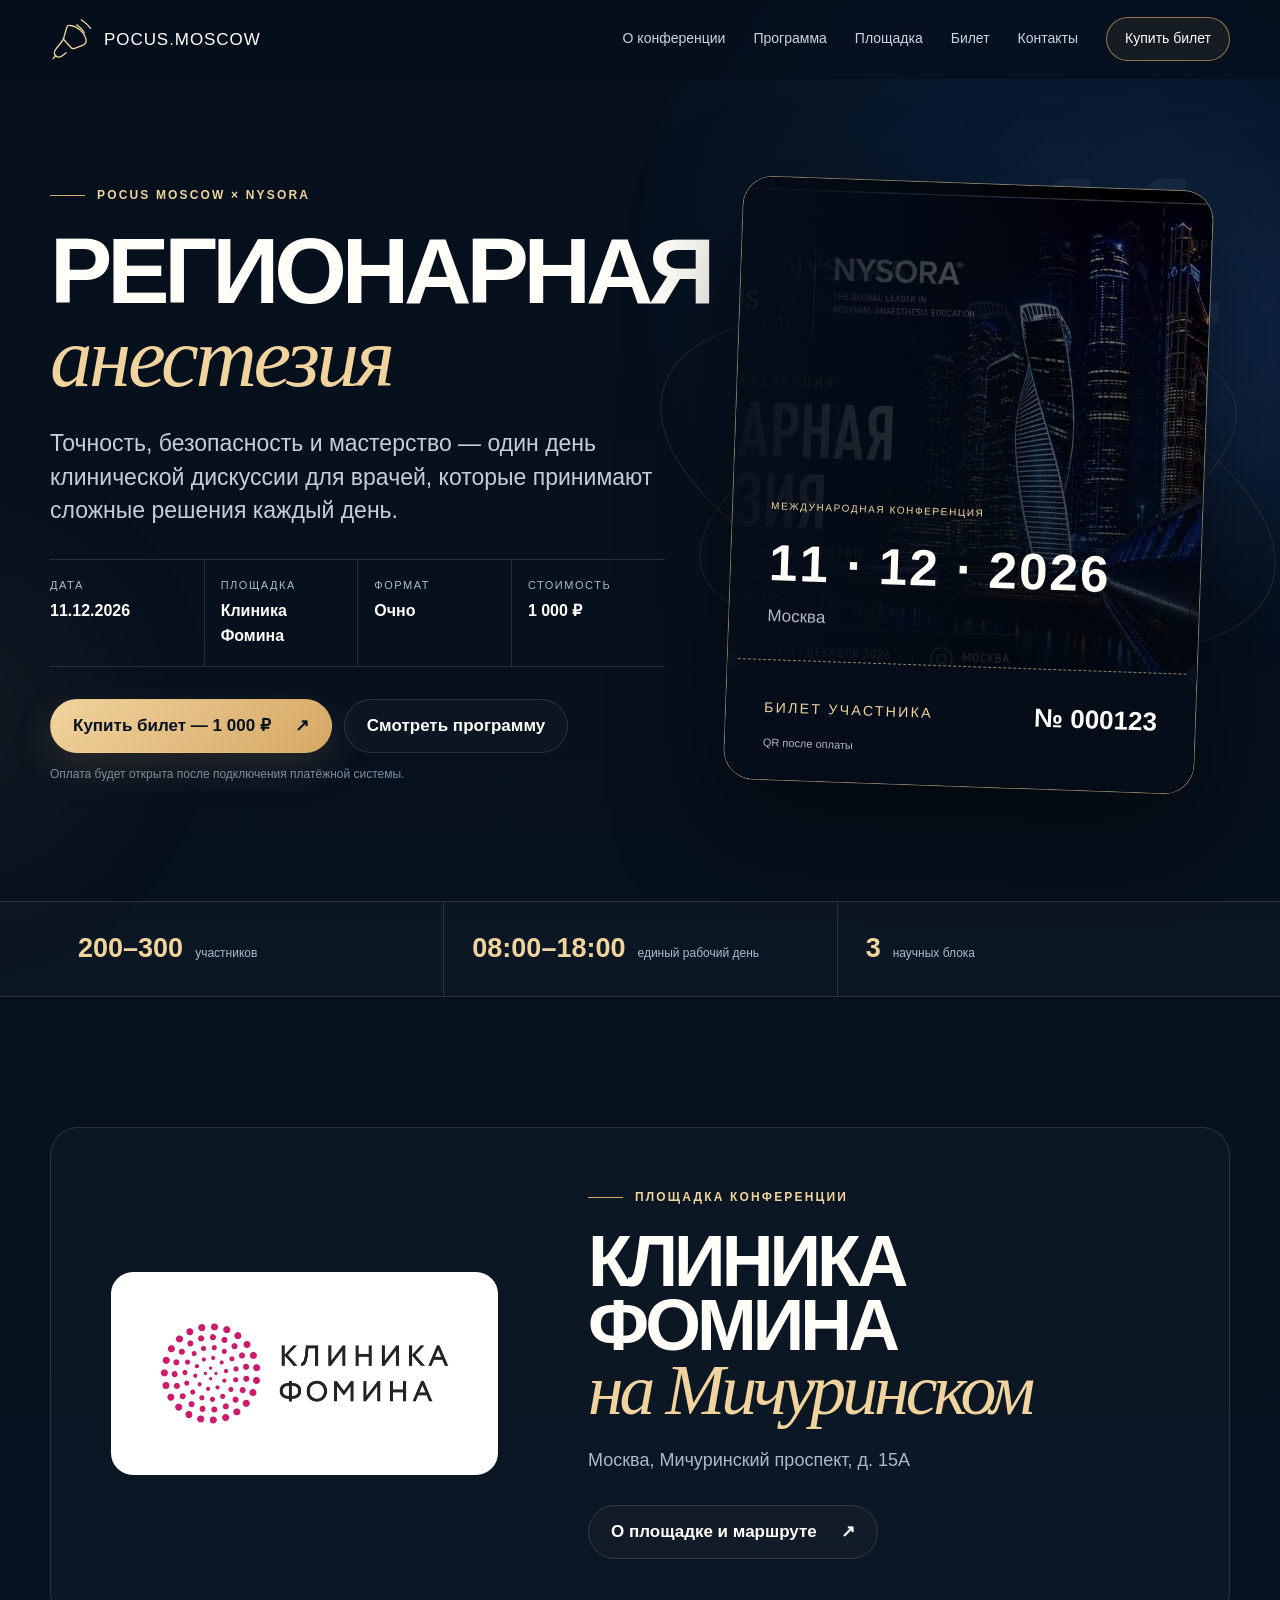
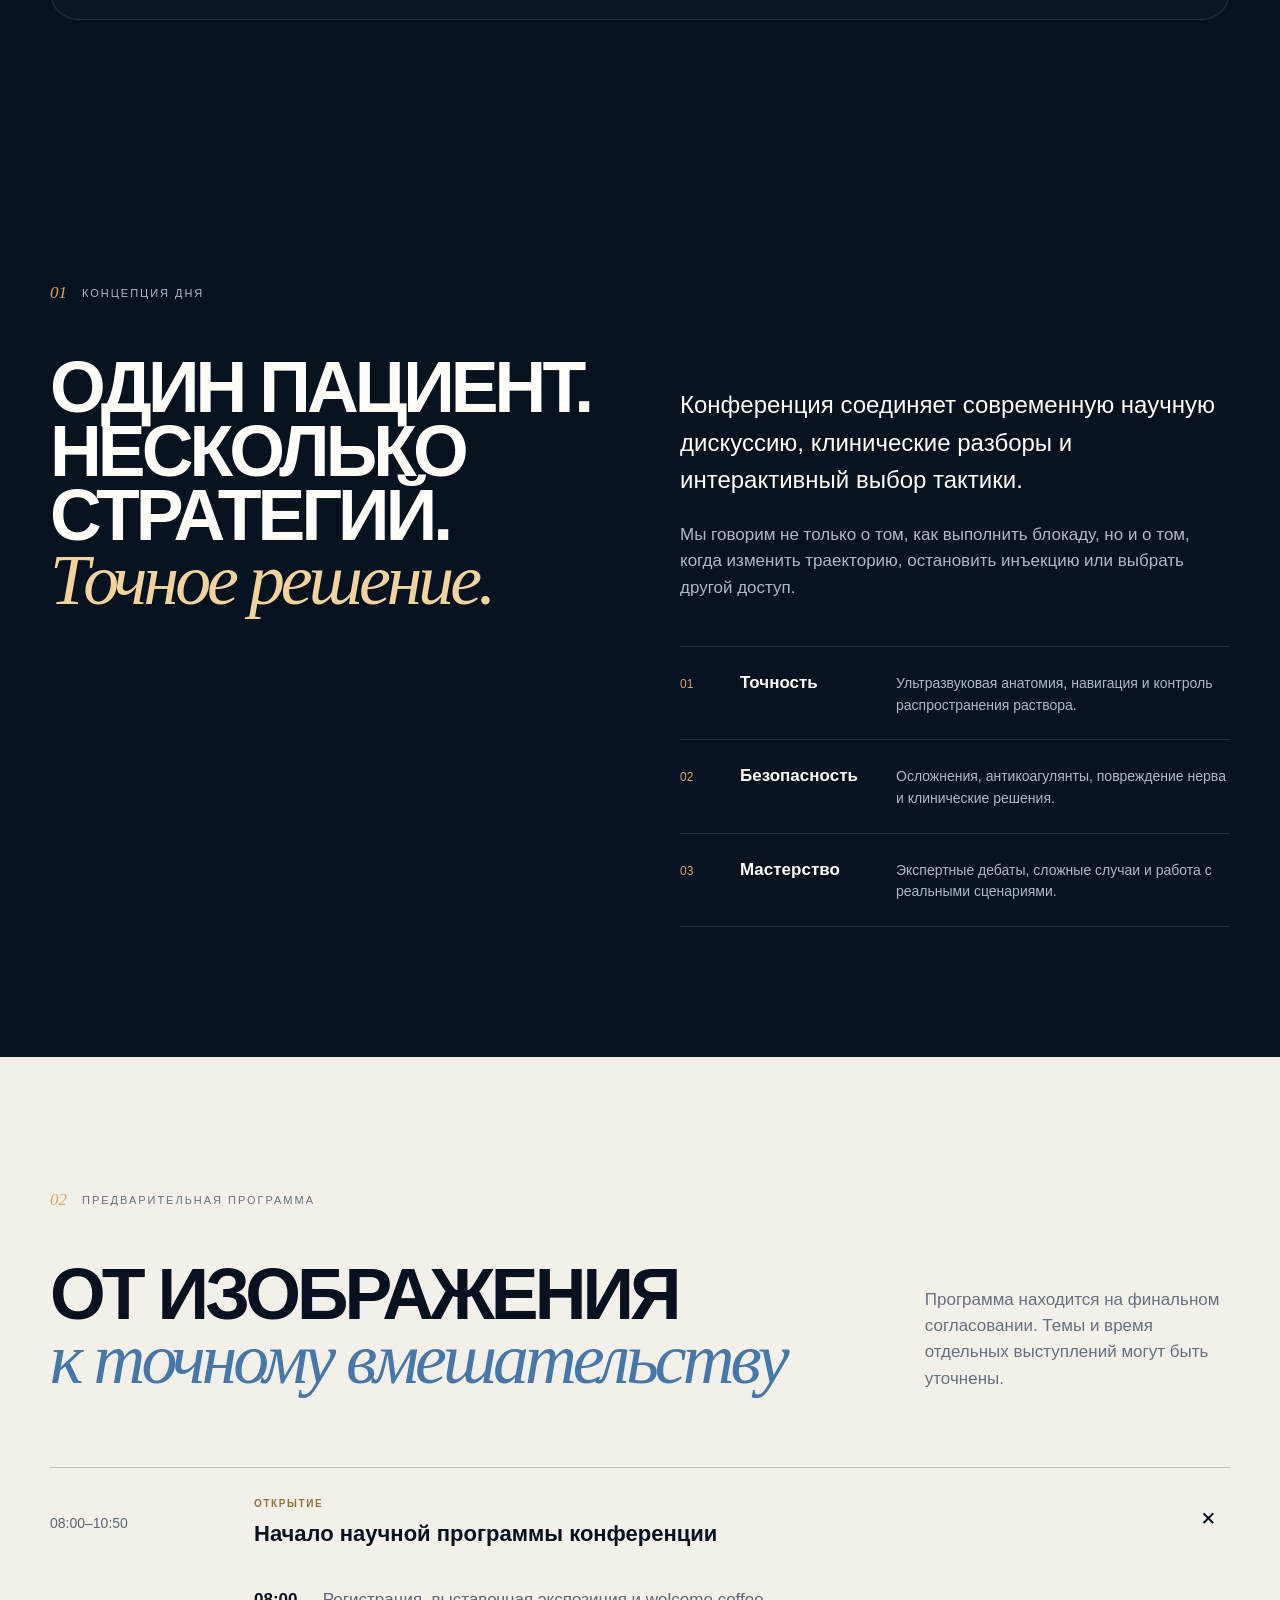
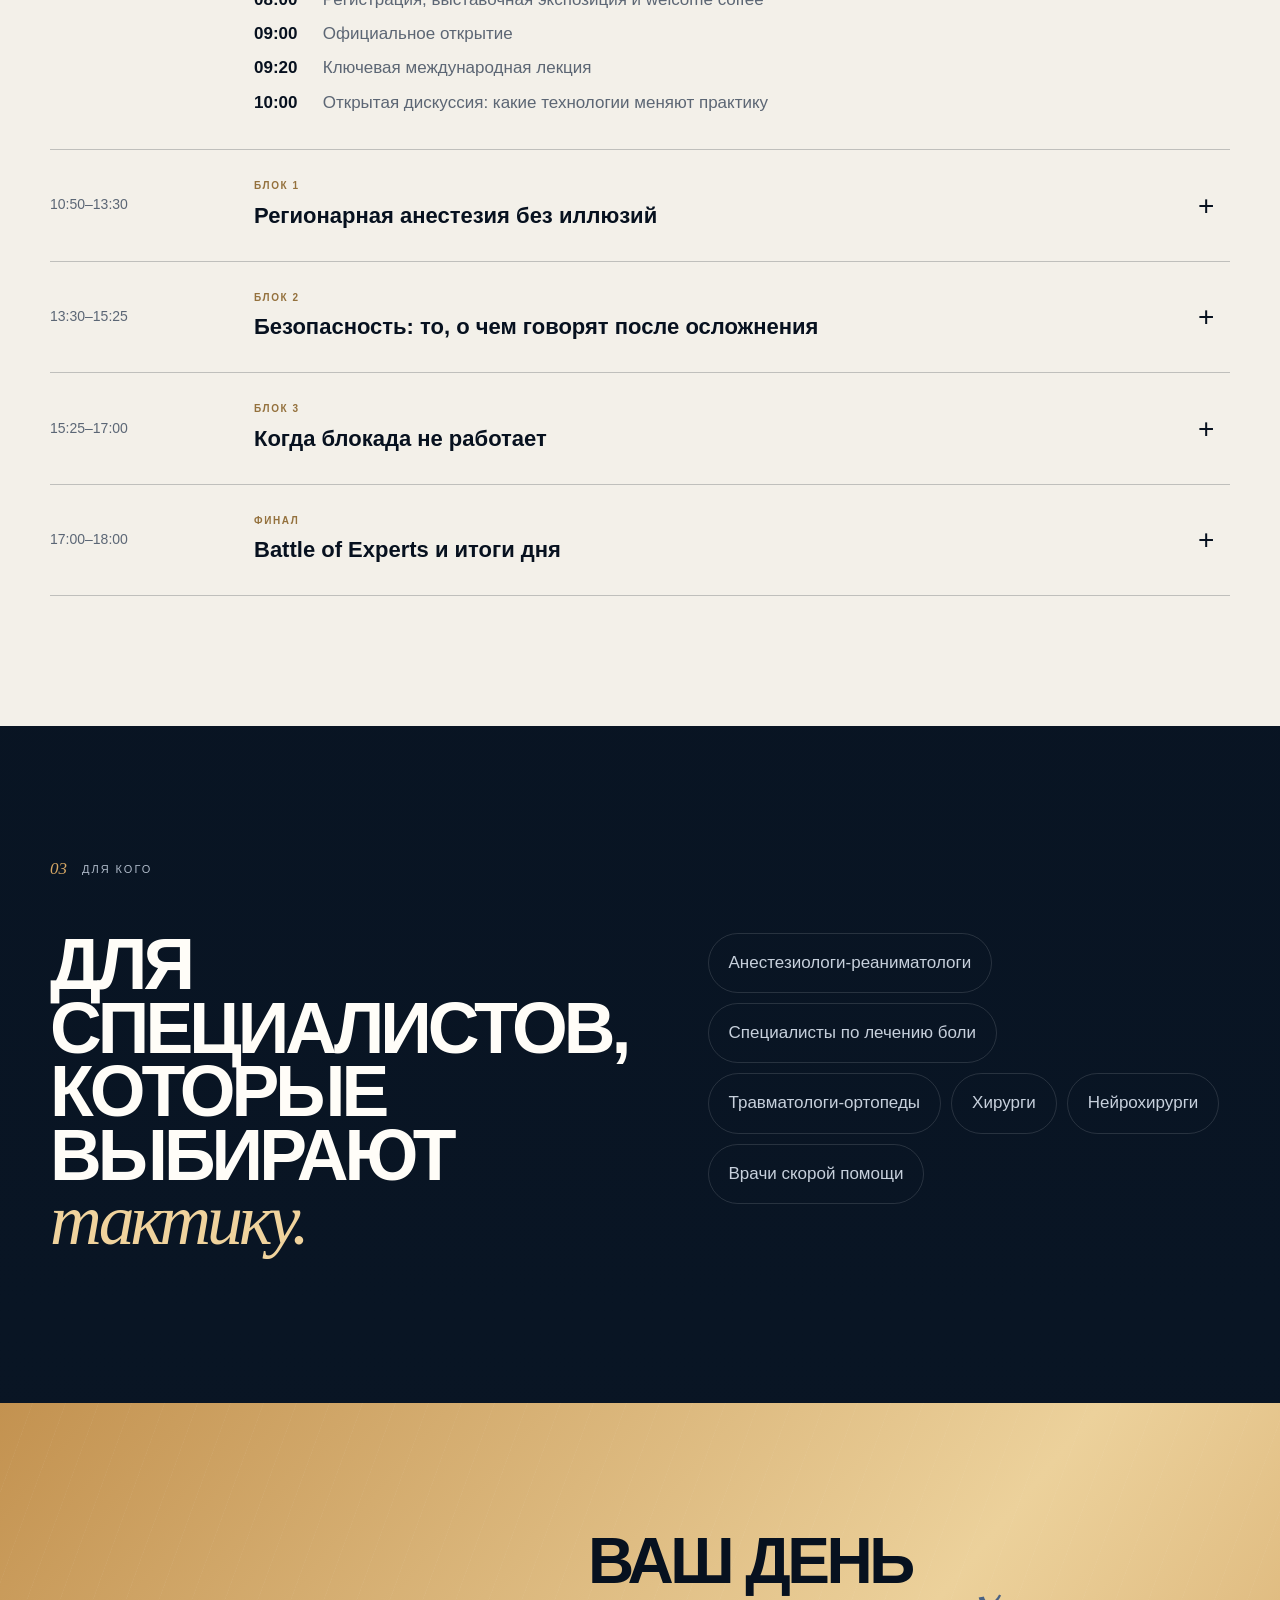
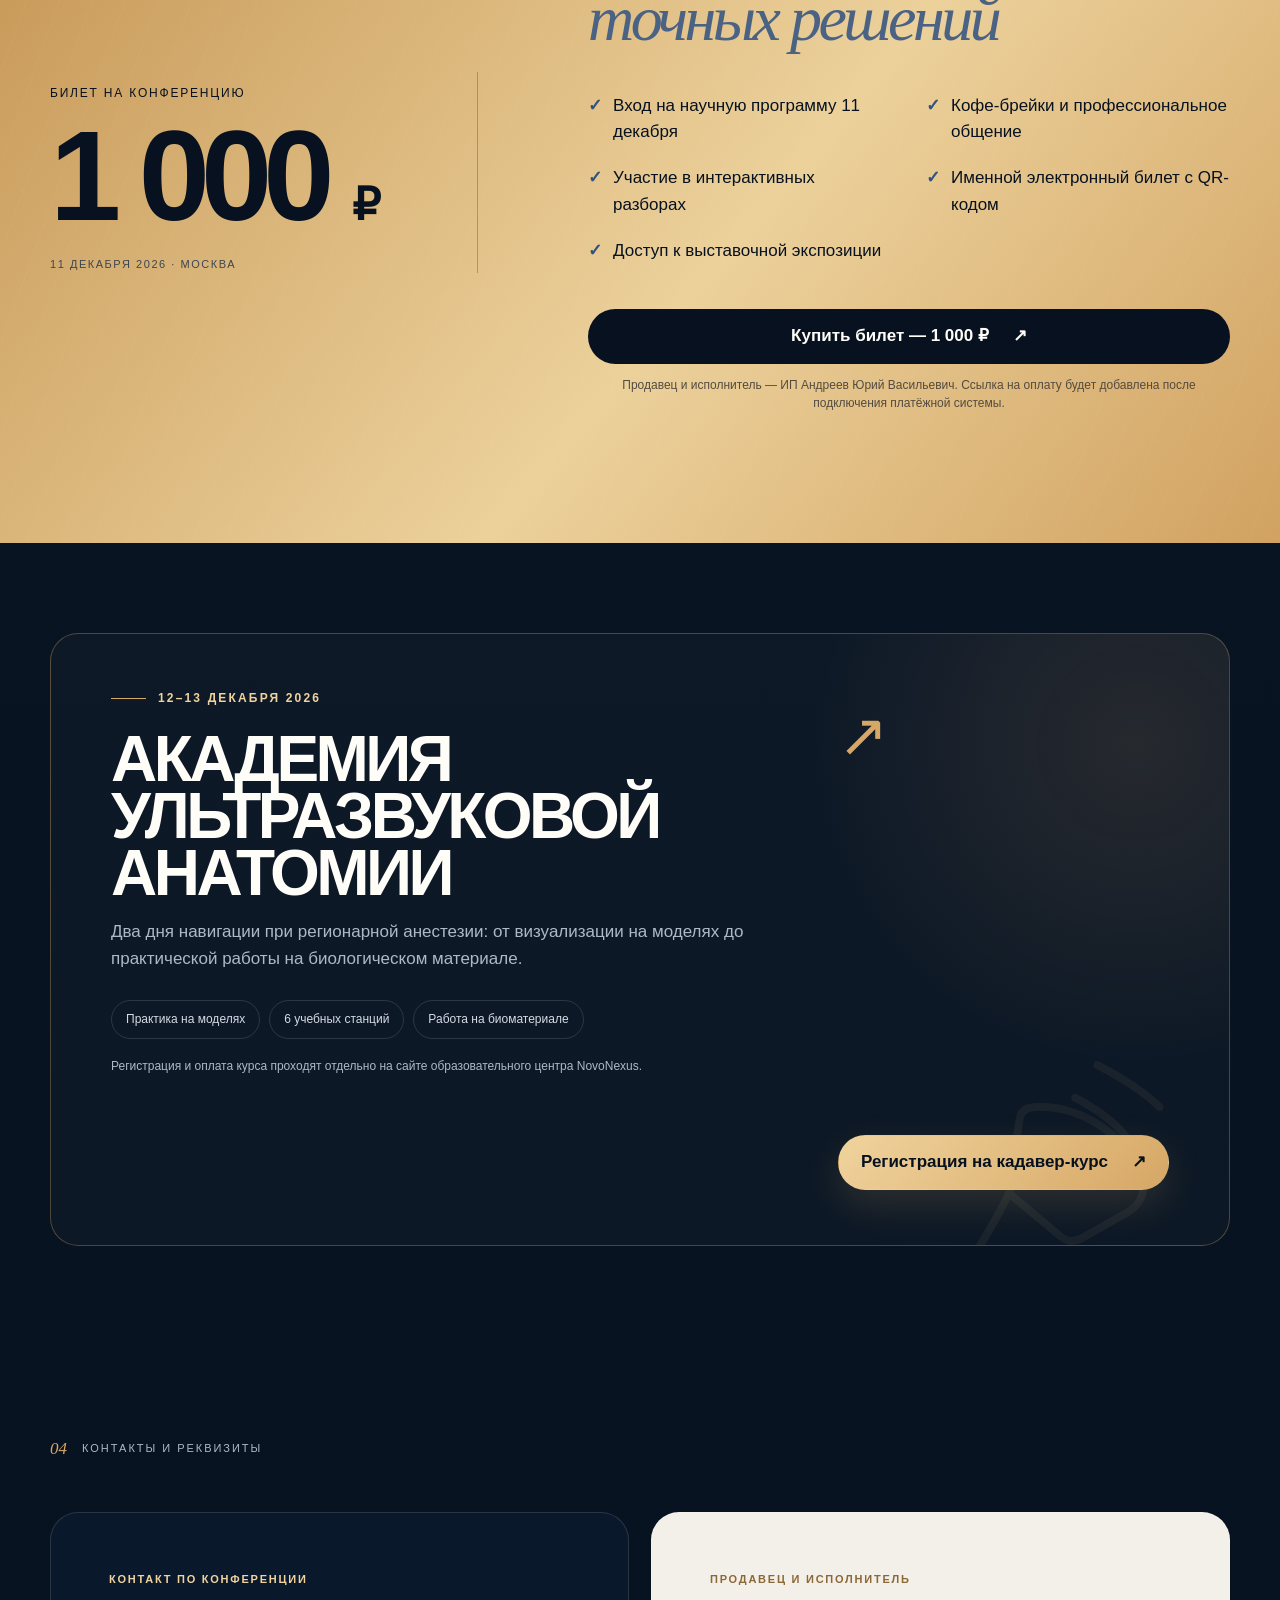
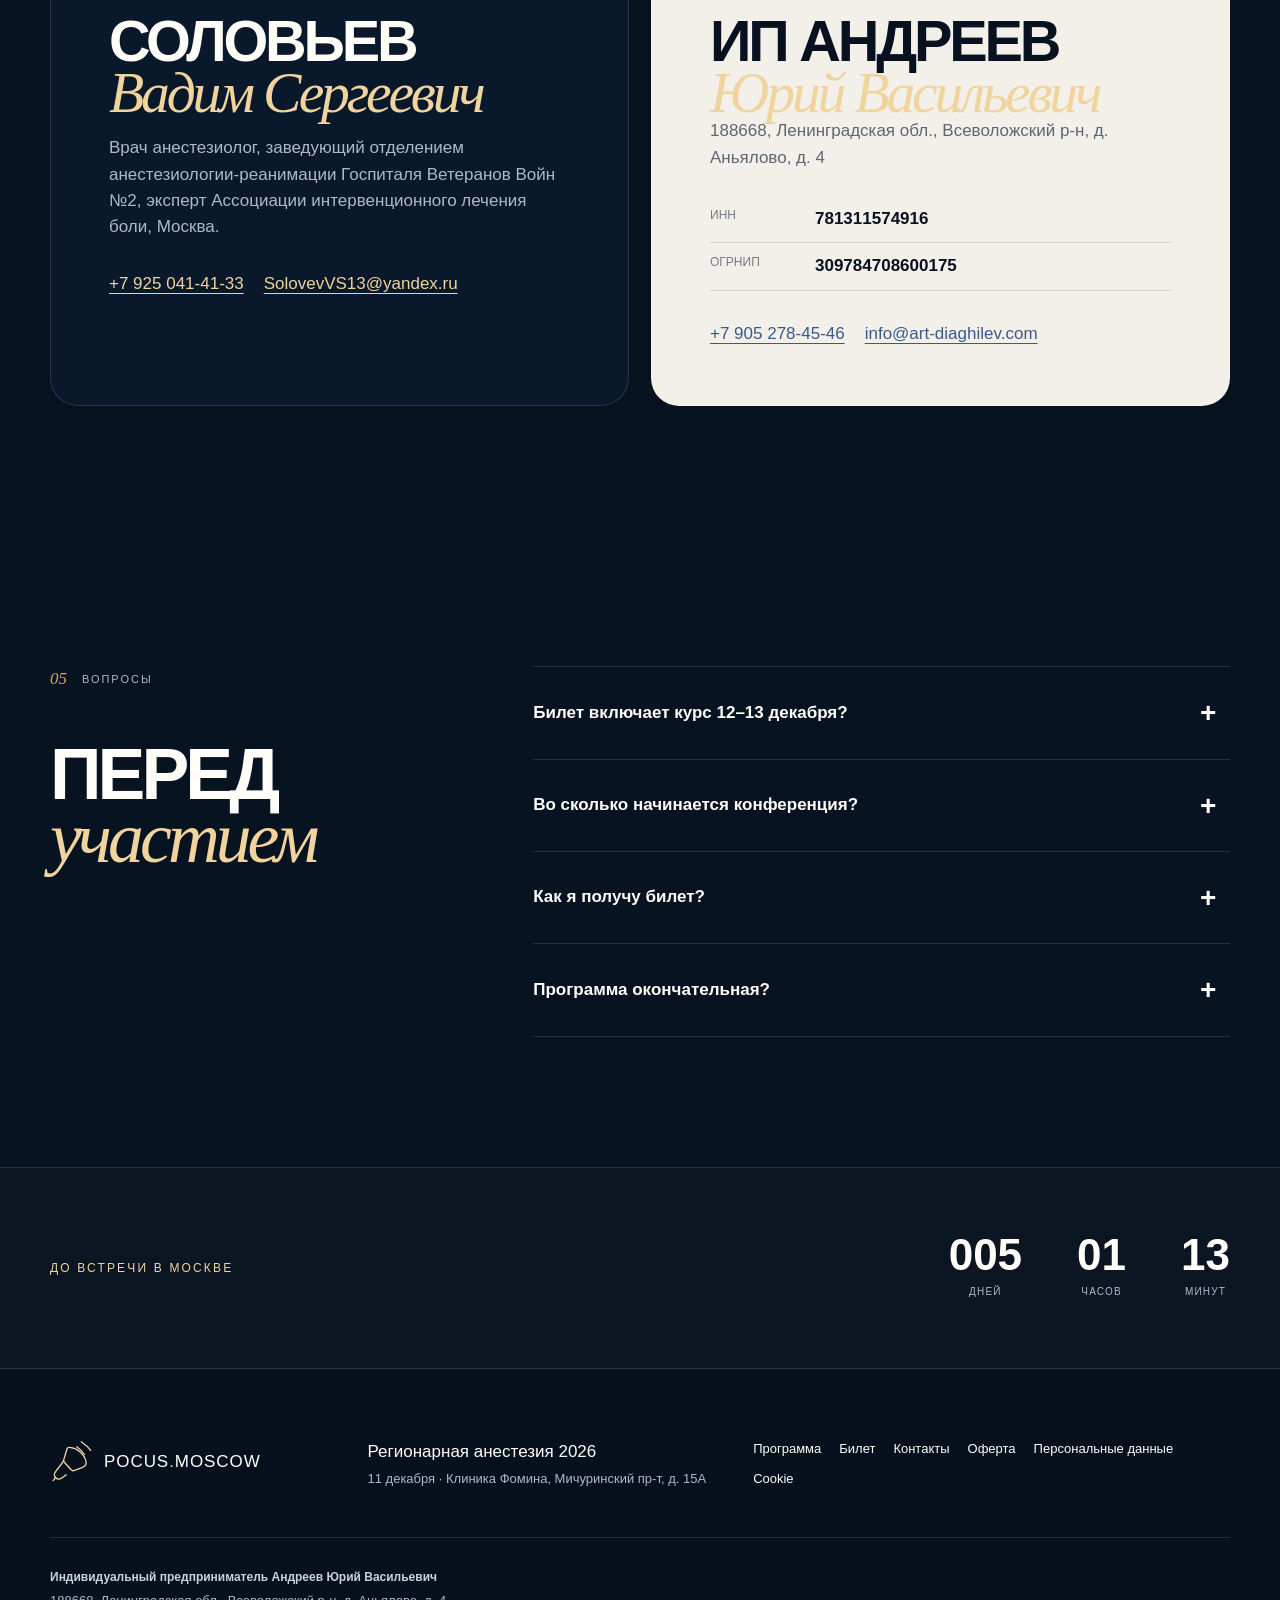
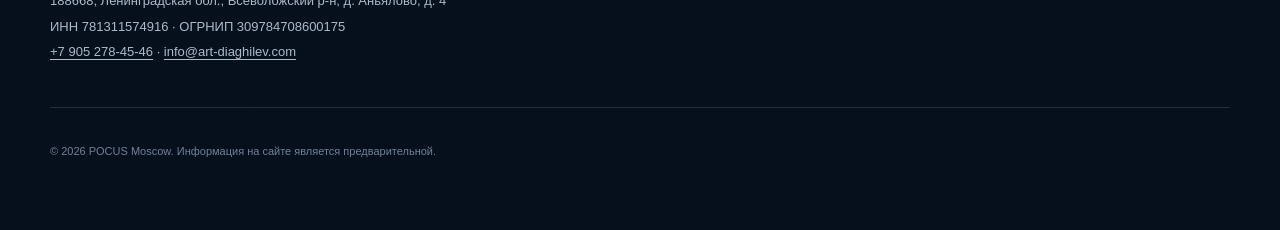
==== commit c6228dcc: "Add venue, legal pages, and seller details" ====
--- a/index.html
+++ b/index.html
@@ -9,10 +9,10 @@
   <meta property="og:locale" content="ru_RU">
   <meta property="og:title" content="Регионарная анестезия 2026 — POCUS Moscow × NYSORA">
   <meta property="og:description" content="Точность. Безопасность. Мастерство. Конференция для врачей, которые работают с регионарной анестезией и лечением боли.">
-  <meta property="og:url" content="https://slipklot.github.io/pocus-moscow-2026/">
-  <meta property="og:image" content="https://slipklot.github.io/pocus-moscow-2026/assets/event-ticket.jpg">
+  <meta property="og:url" content="https://pocusmoscow.events/">
+  <meta property="og:image" content="https://pocusmoscow.events/assets/event-ticket.jpg">
   <title>Регионарная анестезия 2026 — POCUS Moscow × NYSORA</title>
-  <link rel="canonical" href="https://slipklot.github.io/pocus-moscow-2026/">
+  <link rel="canonical" href="https://pocusmoscow.events/">
   <link rel="icon" type="image/svg+xml" href="assets/pocus-mark.svg">
   <script>document.documentElement.classList.add('js');</script>
   <link rel="stylesheet" href="styles.css">
@@ -25,7 +25,7 @@
     "endDate": "2026-12-11T18:00:00+03:00",
     "eventAttendanceMode": "https://schema.org/OfflineEventAttendanceMode",
     "eventStatus": "https://schema.org/EventScheduled",
-    "location": {"@type": "Place", "address": {"@type": "PostalAddress", "addressLocality": "Москва", "addressCountry": "RU"}},
+    "location": {"@type": "Place", "name": "Клиника Фомина на Мичуринском проспекте", "address": {"@type": "PostalAddress", "streetAddress": "Мичуринский проспект, д. 15А", "addressLocality": "Москва", "addressCountry": "RU"}},
     "offers": {"@type": "Offer", "price": "1000", "priceCurrency": "RUB", "availability": "https://schema.org/PreOrder"}
   }
   </script>
@@ -51,8 +51,9 @@
       <nav class="main-nav" id="main-nav" aria-label="Основная навигация">
         <a href="#about">О конференции</a>
         <a href="#program">Программа</a>
+        <a href="#venue">Площадка</a>
         <a href="#ticket">Билет</a>
-        <a href="#cadaver-course">Кадавер-курс</a>
+        <a href="#contacts">Контакты</a>
         <button class="nav-cta js-open-ticket" type="button">Купить билет</button>
       </nav>
     </div>
@@ -68,7 +69,7 @@
 
         <div class="hero-meta" aria-label="Основные сведения">
           <div><span>Дата</span><strong>11.12.2026</strong></div>
-          <div><span>Город</span><strong>Москва</strong></div>
+          <div><span>Площадка</span><strong>Клиника Фомина</strong></div>
           <div><span>Формат</span><strong>Очно</strong></div>
           <div><span>Стоимость</span><strong>1 000 ₽</strong></div>
         </div>
@@ -77,7 +78,7 @@
           <button class="button button-primary js-open-ticket" type="button">Купить билет — 1 000 ₽ <span>↗</span></button>
           <a class="button button-ghost" href="#program">Смотреть программу</a>
         </div>
-        <p class="micro-note">Оплата будет открыта после подключения продавца.</p>
+        <p class="micro-note">Оплата будет открыта после подключения платёжной системы.</p>
       </div>
 
       <div class="hero-art reveal" aria-label="Пригласительный билет конференции">
@@ -111,6 +112,20 @@
         <div><strong>200–300</strong><span>участников</span></div>
         <div><strong>08:00–18:00</strong><span>единый рабочий день</span></div>
         <div><strong>3</strong><span>научных блока</span></div>
+      </div>
+    </section>
+
+    <section class="section shell venue-section" id="venue">
+      <div class="venue-card reveal">
+        <div class="venue-logo-wrap">
+          <img src="assets/fomin-clinic-logo.webp" alt="Клиника Фомина">
+        </div>
+        <div class="venue-copy">
+          <p class="eyebrow"><span></span> Площадка конференции</p>
+          <h2>Клиника Фомина<br><em>на Мичуринском</em></h2>
+          <p>Москва, Мичуринский проспект, д. 15А</p>
+          <a class="button button-ghost" href="https://fomin-clinic.ru/contacts/gospital-na-michurinskom-15-a/" target="_blank" rel="noopener noreferrer">О площадке и маршруте <span>↗</span></a>
+        </div>
       </div>
     </section>
 
@@ -220,7 +235,7 @@
             <li>Именной электронный билет с QR-кодом</li>
           </ul>
           <button class="button button-primary button-wide js-open-ticket" type="button">Купить билет — 1 000 ₽ <span>↗</span></button>
-          <p class="micro-note">Оплата откроется после утверждения продавца и публикации оферты.</p>
+          <p class="micro-note">Продавец и исполнитель — ИП Андреев Юрий Васильевич. Ссылка на оплату будет добавлена после подключения платёжной системы.</p>
         </div>
       </div>
     </section>
@@ -244,9 +259,37 @@
       </div>
     </section>
 
+    <section class="section shell contacts-section" id="contacts">
+      <div class="section-kicker reveal"><span>04</span><p>Контакты и реквизиты</p></div>
+      <div class="contacts-grid">
+        <article class="contact-card reveal">
+          <p class="contact-label">Контакт по конференции</p>
+          <h2>Соловьев<br><em>Вадим Сергеевич</em></h2>
+          <p>Врач анестезиолог, заведующий отделением анестезиологии-реанимации Госпиталя Ветеранов Войн №2, эксперт Ассоциации интервенционного лечения боли, Москва.</p>
+          <div class="contact-links">
+            <a href="tel:+79250414133">+7 925 041-41-33</a>
+            <a href="mailto:SolovevVS13@yandex.ru">SolovevVS13@yandex.ru</a>
+          </div>
+        </article>
+        <article class="contact-card contact-card-light reveal">
+          <p class="contact-label">Продавец и исполнитель</p>
+          <h2>ИП Андреев<br><em>Юрий Васильевич</em></h2>
+          <address>188668, Ленинградская обл., Всеволожский р-н, д. Аньялово, д. 4</address>
+          <dl class="seller-details">
+            <div><dt>ИНН</dt><dd>781311574916</dd></div>
+            <div><dt>ОГРНИП</dt><dd>309784708600175</dd></div>
+          </dl>
+          <div class="contact-links">
+            <a href="tel:+79052784546">+7 905 278-45-46</a>
+            <a href="mailto:info@art-diaghilev.com">info@art-diaghilev.com</a>
+          </div>
+        </article>
+      </div>
+    </section>
+
     <section class="section faq-section" id="faq">
       <div class="shell faq-grid">
-        <div class="reveal"><div class="section-kicker"><span>04</span><p>Вопросы</p></div><h2>Перед<br><em>участием</em></h2></div>
+        <div class="reveal"><div class="section-kicker"><span>05</span><p>Вопросы</p></div><h2>Перед<br><em>участием</em></h2></div>
         <div class="faq reveal">
           <details><summary>Билет включает курс 12–13 декабря?<i>+</i></summary><p>Нет. Билет стоимостью 1 000 ₽ относится только к конференции 11 декабря. У кадавер-курса отдельная <a class="inline-link" href="https://novonexus.ru/dissection/92158/" target="_blank" rel="noopener noreferrer">регистрация на сайте NovoNexus</a>.</p></details>
           <details><summary>Во сколько начинается конференция?<i>+</i></summary><p>Регистрация участников начнется в 08:00, открытие научной программы — в 09:00.</p></details>
@@ -271,8 +314,14 @@
   <footer class="site-footer">
     <div class="shell footer-grid">
       <a class="brand" href="#top"><span class="brand-mark" aria-hidden="true"><img src="assets/pocus-mark.svg" alt=""></span><span class="brand-wordmark"><strong>POCUS<span>.</span>MOSCOW</strong></span></a>
-      <div><p>Регионарная анестезия 2026</p><span>11 декабря · Москва</span></div>
-      <div class="footer-links"><a href="#program">Программа</a><a href="#ticket">Билет</a><a href="#faq">Вопросы</a></div>
+      <div><p>Регионарная анестезия 2026</p><span>11 декабря · Клиника Фомина, Мичуринский пр-т, д. 15А</span></div>
+      <div class="footer-links"><a href="#program">Программа</a><a href="#ticket">Билет</a><a href="#contacts">Контакты</a><a href="oferta.html">Оферта</a><a href="privacy.html">Персональные данные</a><a href="cookies.html">Cookie</a></div>
+      <div class="footer-legal">
+        <strong>Индивидуальный предприниматель Андреев Юрий Васильевич</strong>
+        <span>188668, Ленинградская обл., Всеволожский р-н, д. Аньялово, д. 4</span>
+        <span>ИНН 781311574916 · ОГРНИП 309784708600175</span>
+        <span><a href="tel:+79052784546">+7 905 278-45-46</a> · <a href="mailto:info@art-diaghilev.com">info@art-diaghilev.com</a></span>
+      </div>
       <p class="copyright">© <span data-year>2026</span> POCUS Moscow. Информация на сайте является предварительной.</p>
     </div>
   </footer>
@@ -284,7 +333,15 @@
       <p class="eyebrow"><span></span> Регистрация</p>
       <h2 id="modal-title">Продажи откроются<br><em>в ближайшее время</em></h2>
       <p data-modal-copy>Мы подключаем безопасную оплату и выпуск именного электронного билета. Цена уже зафиксирована — 1 000 ₽.</p>
-      <a class="button button-primary" href="#program">Пока изучить программу</a>
+      <form class="purchase-consent" data-purchase-form>
+        <label class="consent-check">
+          <input type="checkbox" data-offer-consent required>
+          <span>Я согласен(-на) с условиями <a href="oferta.html" target="_blank" rel="noopener noreferrer">публичной оферты</a></span>
+        </label>
+        <button class="button button-primary button-wide" type="submit" data-payment-button disabled>Продолжить к оплате</button>
+        <p class="payment-status" data-payment-status aria-live="polite">Ссылка на оплату будет добавлена после подключения платёжной системы.</p>
+      </form>
+      <p class="modal-legal-links"><a href="privacy.html" target="_blank" rel="noopener noreferrer">Политика обработки персональных данных</a> · <a href="cookies.html" target="_blank" rel="noopener noreferrer">Правила cookie</a></p>
     </div>
   </div>
 
--- a/styles.css
+++ b/styles.css
@@ -107,6 +107,13 @@
 .signal-grid strong { color: var(--gold-light); font-size: 27px; }
 .signal-grid span { color: var(--muted); font-size: 12px; }
 
+.venue-section { padding-block: 85px; }
+.venue-card { display: grid; grid-template-columns: .8fr 1.2fr; gap: clamp(40px, 7vw, 90px); align-items: center; padding: clamp(28px, 5vw, 60px); border: 1px solid var(--line); border-radius: var(--radius); background: rgba(255,255,255,.025); }
+.venue-logo-wrap { padding: clamp(24px, 4vw, 42px); border-radius: 22px; background: #fff; }
+.venue-logo-wrap img { width: 100%; height: auto; }
+.venue-copy h2 { font-size: clamp(42px, 5vw, 72px); }
+.venue-copy > p:not(.eyebrow) { margin: 24px 0 30px; color: var(--muted); font-size: 18px; }
+
 .section { position: relative; z-index: 1; padding-block: 130px; }
 .section-kicker { display: flex; align-items: center; gap: 15px; margin-bottom: 50px; }
 .section-kicker span { color: var(--gold); font-family: Georgia, serif; font-style: italic; }
@@ -177,6 +184,23 @@
 .course-register { white-space: nowrap; }
 .inline-link { color: var(--gold-light); text-decoration: underline; text-decoration-thickness: 1px; text-underline-offset: 4px; }
 
+.contacts-section { padding-top: 100px; }
+.contacts-grid { display: grid; grid-template-columns: 1fr 1fr; gap: 22px; }
+.contact-card { min-width: 0; padding: clamp(30px, 5vw, 58px); border: 1px solid var(--line); border-radius: var(--radius); background: var(--ink-2); }
+.contact-card-light { background: var(--paper); color: var(--ink); }
+.contact-label { margin: 0 0 28px; color: var(--gold-light); text-transform: uppercase; letter-spacing: .16em; font-size: 11px; font-weight: 800; }
+.contact-card-light .contact-label { color: #8c6737; }
+.contact-card h2 { font-size: clamp(38px, 4.5vw, 62px); }
+.contact-card > p:not(.contact-label), .contact-card address { color: var(--muted); font-style: normal; }
+.contact-card-light > p:not(.contact-label), .contact-card-light address { color: #5c6674; }
+.contact-links { display: flex; flex-wrap: wrap; gap: 10px 20px; margin-top: 30px; }
+.contact-links a { color: var(--gold-light); text-decoration: underline; text-underline-offset: 4px; overflow-wrap: anywhere; }
+.contact-card-light .contact-links a { color: #365c89; }
+.seller-details { margin: 25px 0 0; }
+.seller-details div { display: grid; grid-template-columns: 90px 1fr; gap: 15px; padding: 10px 0; border-bottom: 1px solid rgba(7,17,31,.14); }
+.seller-details dt { color: #737b85; font-size: 12px; }
+.seller-details dd { margin: 0; font-weight: 750; }
+
 .faq-section { background: #081321; }
 .faq-grid { display: grid; grid-template-columns: .55fr 1fr; gap: 100px; }
 .faq { border-top: 1px solid var(--line); }
@@ -194,10 +218,13 @@
 .countdown span { color: var(--muted); font-size: 10px; text-transform: uppercase; letter-spacing: .12em; }
 
 .site-footer { position: relative; z-index: 1; padding-block: 70px; }
-.footer-grid { display: grid; grid-template-columns: 1fr 1fr auto; gap: 50px; align-items: center; }
+.footer-grid { display: grid; grid-template-columns: .8fr 1fr 1.4fr; gap: 45px; align-items: start; }
 .footer-grid p { margin: 0; }
 .footer-grid > div > span { color: var(--muted); font-size: 13px; }
-.footer-links { display: flex; gap: 20px; font-size: 13px; }
+.footer-links { display: flex; flex-wrap: wrap; gap: 10px 18px; font-size: 13px; }
+.footer-legal { grid-column: 1 / -1; display: grid; gap: 5px; padding-top: 30px; border-top: 1px solid var(--line); color: #8794a5; font-size: 12px; }
+.footer-legal strong { color: #c9d2dd; }
+.footer-legal a { text-decoration: underline; text-underline-offset: 3px; }
 .copyright { grid-column: 1 / -1; padding-top: 35px; border-top: 1px solid var(--line); color: #718095; font-size: 11px; }
 
 .modal[hidden] { display: none; }
@@ -207,7 +234,39 @@
 .modal-card h2 { font-size: clamp(42px, 6vw, 67px); }
 .modal-card > p:not(.eyebrow) { color: var(--muted); margin: 25px 0 32px; }
 .modal-close { position: absolute; right: 20px; top: 15px; width: 44px; height: 44px; border: 1px solid var(--line); border-radius: 50%; background: transparent; font-size: 28px; cursor: pointer; }
+.purchase-consent { display: grid; gap: 18px; }
+.consent-check { display: grid; grid-template-columns: 24px 1fr; gap: 13px; align-items: start; color: #d7dee7; cursor: pointer; }
+.consent-check input { width: 21px; height: 21px; margin: 2px 0 0; accent-color: var(--gold); }
+.consent-check a, .modal-legal-links a { color: var(--gold-light); text-decoration: underline; text-underline-offset: 3px; }
+.button:disabled { opacity: .42; cursor: not-allowed; transform: none; }
+.payment-status { margin: 0; color: var(--muted); font-size: 12px; text-align: center; }
+.modal-legal-links { margin: 22px 0 0 !important; font-size: 12px; }
 body.modal-open { overflow: hidden; }
+
+.legal-page { background: var(--paper); color: var(--ink); }
+.legal-page:before { display: none; }
+.legal-header { position: sticky; z-index: 10; top: 0; border-bottom: 1px solid rgba(7,17,31,.12); background: rgba(243,240,233,.94); backdrop-filter: blur(14px); }
+.legal-nav { min-height: 78px; display: flex; align-items: center; justify-content: space-between; gap: 25px; }
+.legal-page .brand { color: var(--ink); }
+.legal-page .brand-mark { background: var(--ink); }
+.legal-back { color: #49637e; font-size: 13px; font-weight: 750; }
+.legal-shell { max-width: 900px; padding-block: clamp(60px, 9vw, 115px); }
+.legal-shell > .eyebrow { color: #886331; }
+.legal-shell h1 { max-width: 850px; margin: 0; font-size: clamp(46px, 7vw, 84px); line-height: .96; letter-spacing: -.045em; text-transform: uppercase; }
+.legal-subtitle { margin: 18px 0 0; color: #66717f; font-family: Georgia, "Times New Roman", serif; font-size: clamp(22px, 3vw, 32px); font-style: italic; }
+.legal-shell section { padding-top: 52px; }
+.legal-shell section + section { margin-top: 45px; border-top: 1px solid rgba(7,17,31,.14); }
+.legal-shell h2 { margin: 0 0 24px; font-size: clamp(27px, 4vw, 40px); line-height: 1.08; letter-spacing: -.025em; }
+.legal-shell h3 { margin: 35px 0 16px; font-size: 20px; }
+.legal-shell p, .legal-shell li { color: #3f4a58; line-height: 1.72; }
+.legal-shell strong { color: var(--ink); }
+.legal-shell a { color: #315d90; text-decoration: underline; text-underline-offset: 3px; overflow-wrap: anywhere; }
+.legal-shell ul { padding-left: 24px; }
+.legal-requisites { padding: 42px !important; border: 1px solid rgba(7,17,31,.15) !important; border-radius: var(--radius); background: #fff; }
+.legal-requisites p { margin: 8px 0; }
+.legal-footer { padding-block: 35px; border-top: 1px solid rgba(7,17,31,.14); }
+.legal-footer .shell { display: flex; flex-wrap: wrap; gap: 15px 30px; }
+.legal-footer a { color: #49637e; font-size: 13px; text-decoration: underline; text-underline-offset: 3px; }
 
 .reveal { opacity: 1; transform: none; }
 .js .reveal { opacity: 0; transform: translateY(24px); transition: opacity .75s ease, transform .75s ease; }
@@ -224,7 +283,7 @@
   .hero-copy { position: relative; z-index: 3; }
   .hero-art { min-height: 580px; }
   .ticket-card { width: min(500px, 86%); }
-  .about-grid, .audience-grid, .ticket-grid, .faq-grid { grid-template-columns: 1fr; gap: 55px; }
+  .about-grid, .audience-grid, .venue-card, .ticket-grid, .contacts-grid, .faq-grid { grid-template-columns: 1fr; gap: 55px; }
   .section-heading { grid-template-columns: 1fr; gap: 30px; }
   .ticket-price { border-right: 0; border-bottom: 1px solid rgba(7,17,31,.25); padding-bottom: 50px; }
   .continuation { grid-template-columns: 1fr; }
@@ -283,8 +342,19 @@
   .countdown { width: 100%; justify-content: space-between; gap: 10px; }
   .countdown strong { font-size: 36px; }
   .footer-grid { grid-template-columns: 1fr; gap: 28px; }
+  .venue-section { padding-block: 55px; }
+  .venue-card { gap: 32px; }
+  .venue-copy .button { width: 100%; text-align: center; }
+  .contact-card { padding: 32px 24px; }
   .footer-links { flex-wrap: wrap; }
   .modal-card { padding: 45px 25px 32px; }
+  .legal-nav { min-height: 70px; }
+  .legal-nav .brand-wordmark { font-size: 14px; }
+  .legal-back { font-size: 12px; }
+  .legal-shell { padding-block: 55px; }
+  .legal-shell section { padding-top: 35px; }
+  .legal-shell section + section { margin-top: 30px; }
+  .legal-requisites { padding: 26px 22px !important; }
 }
 
 @media (prefers-reduced-motion: reduce) {
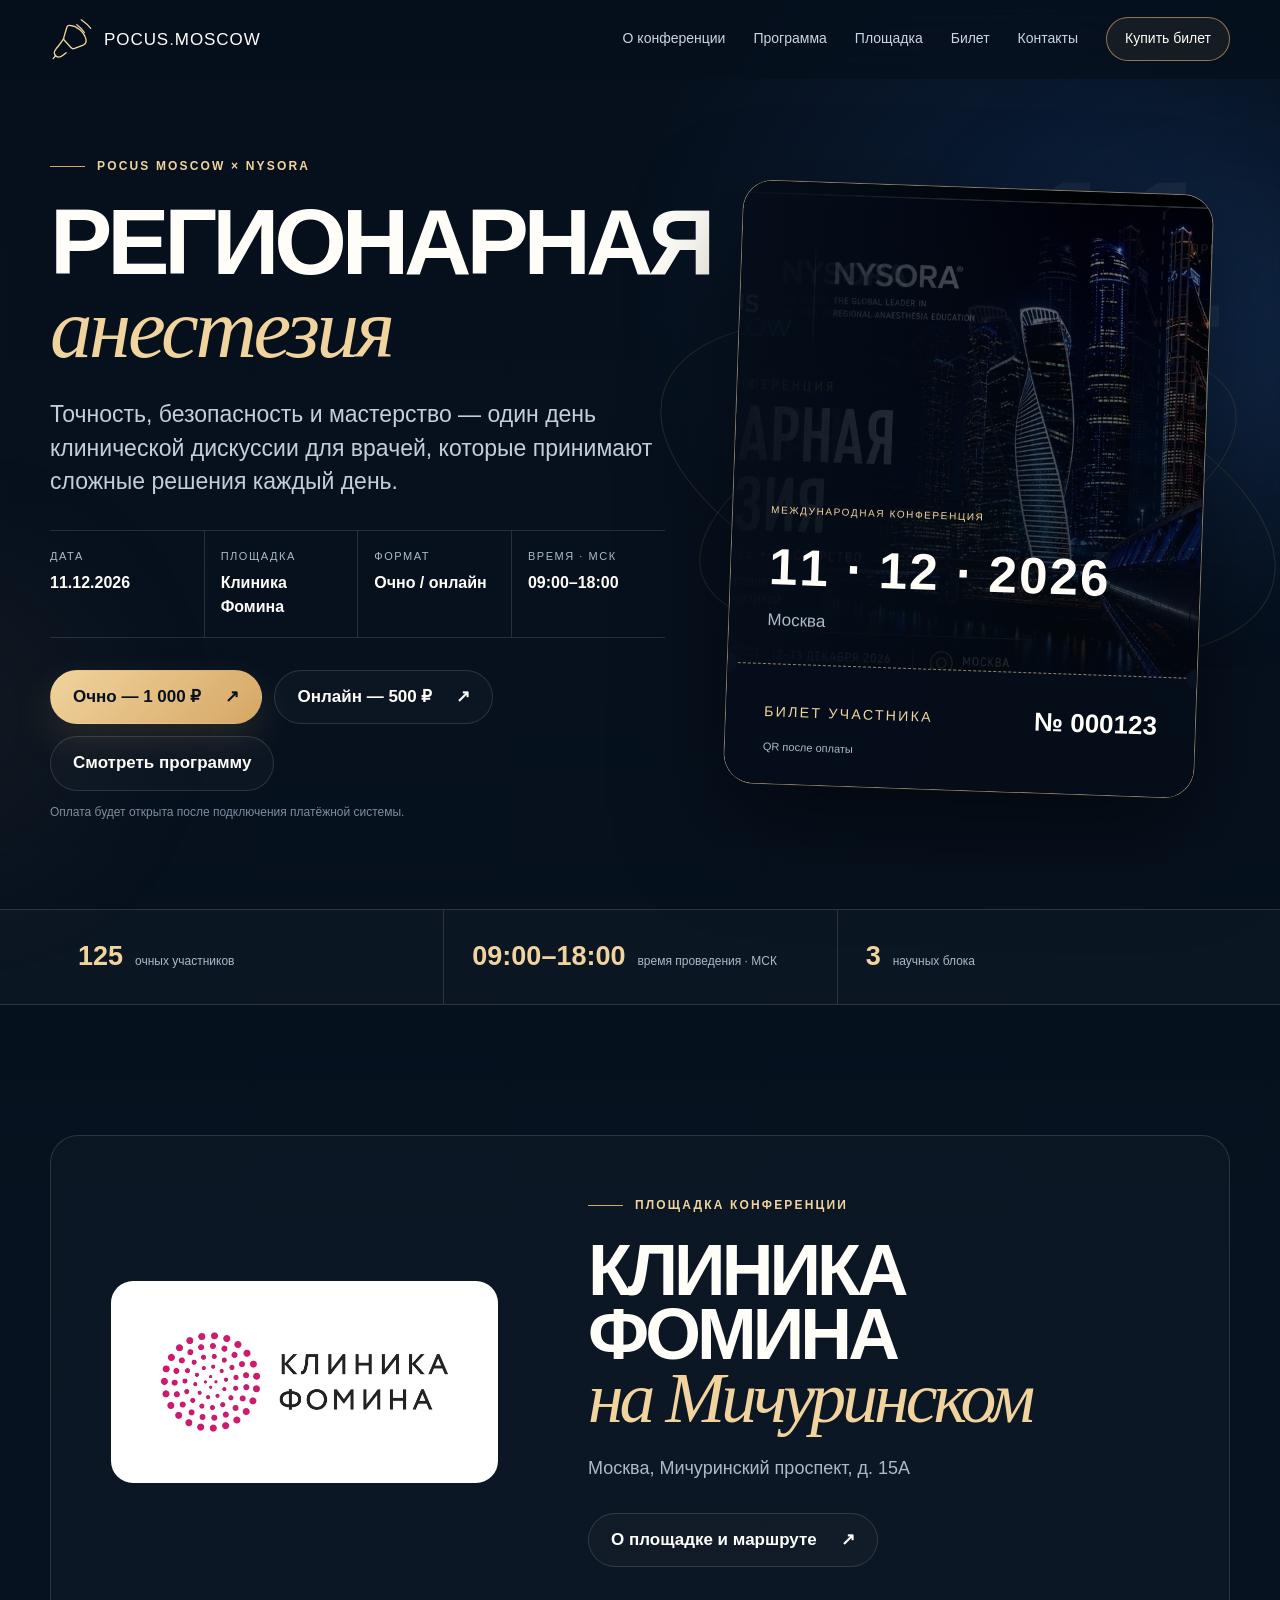
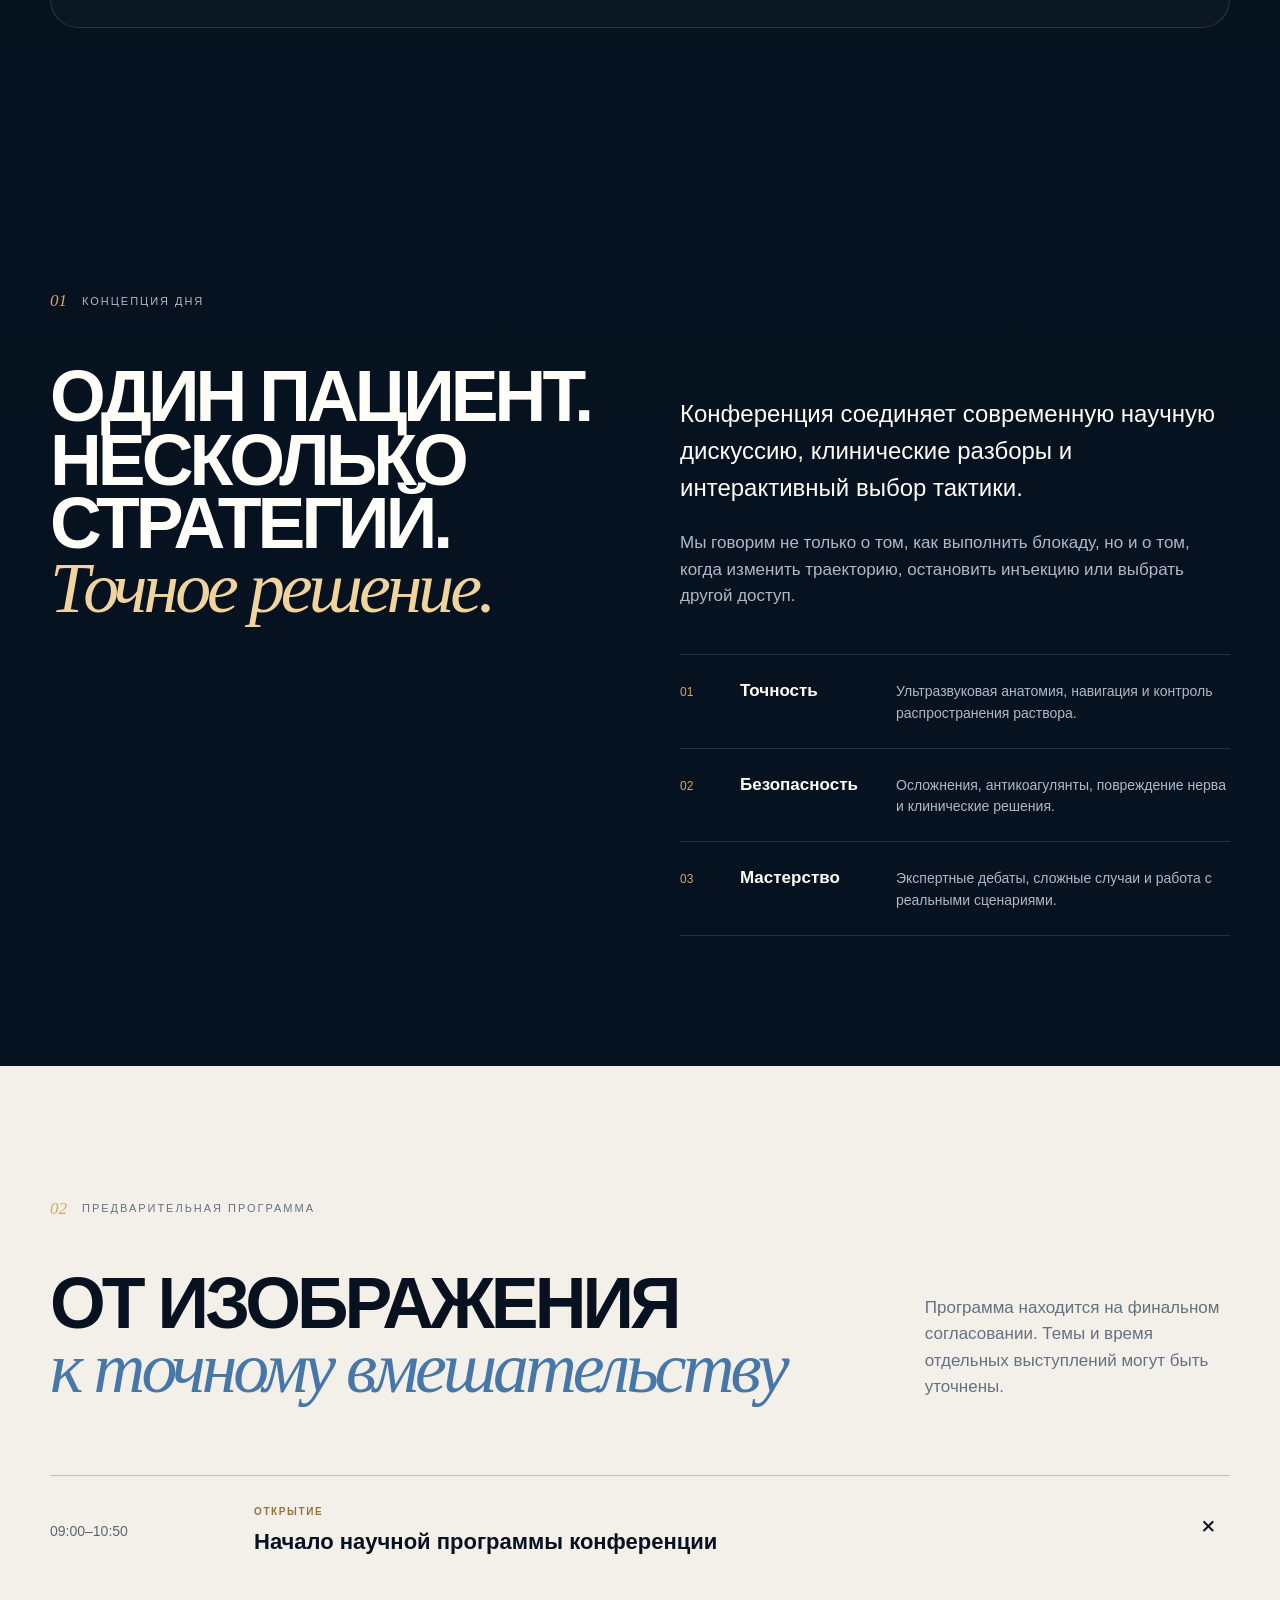
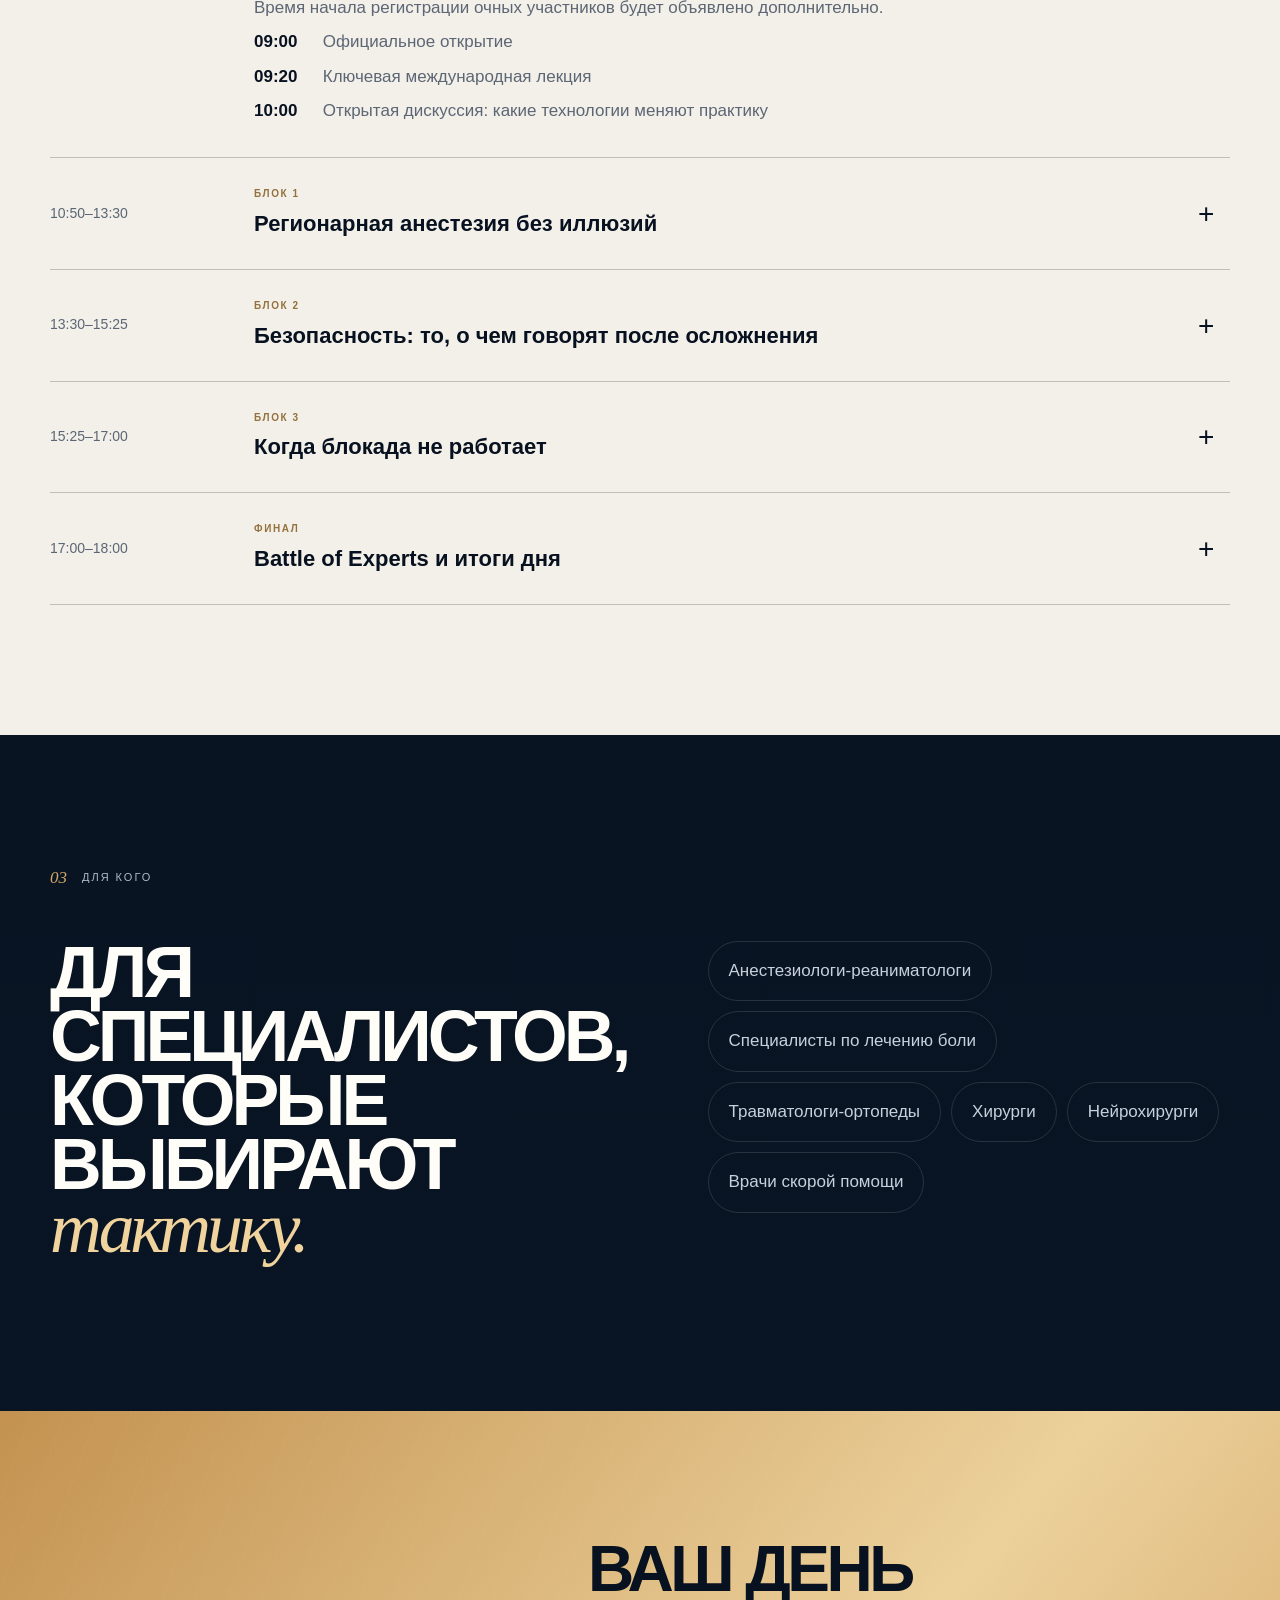
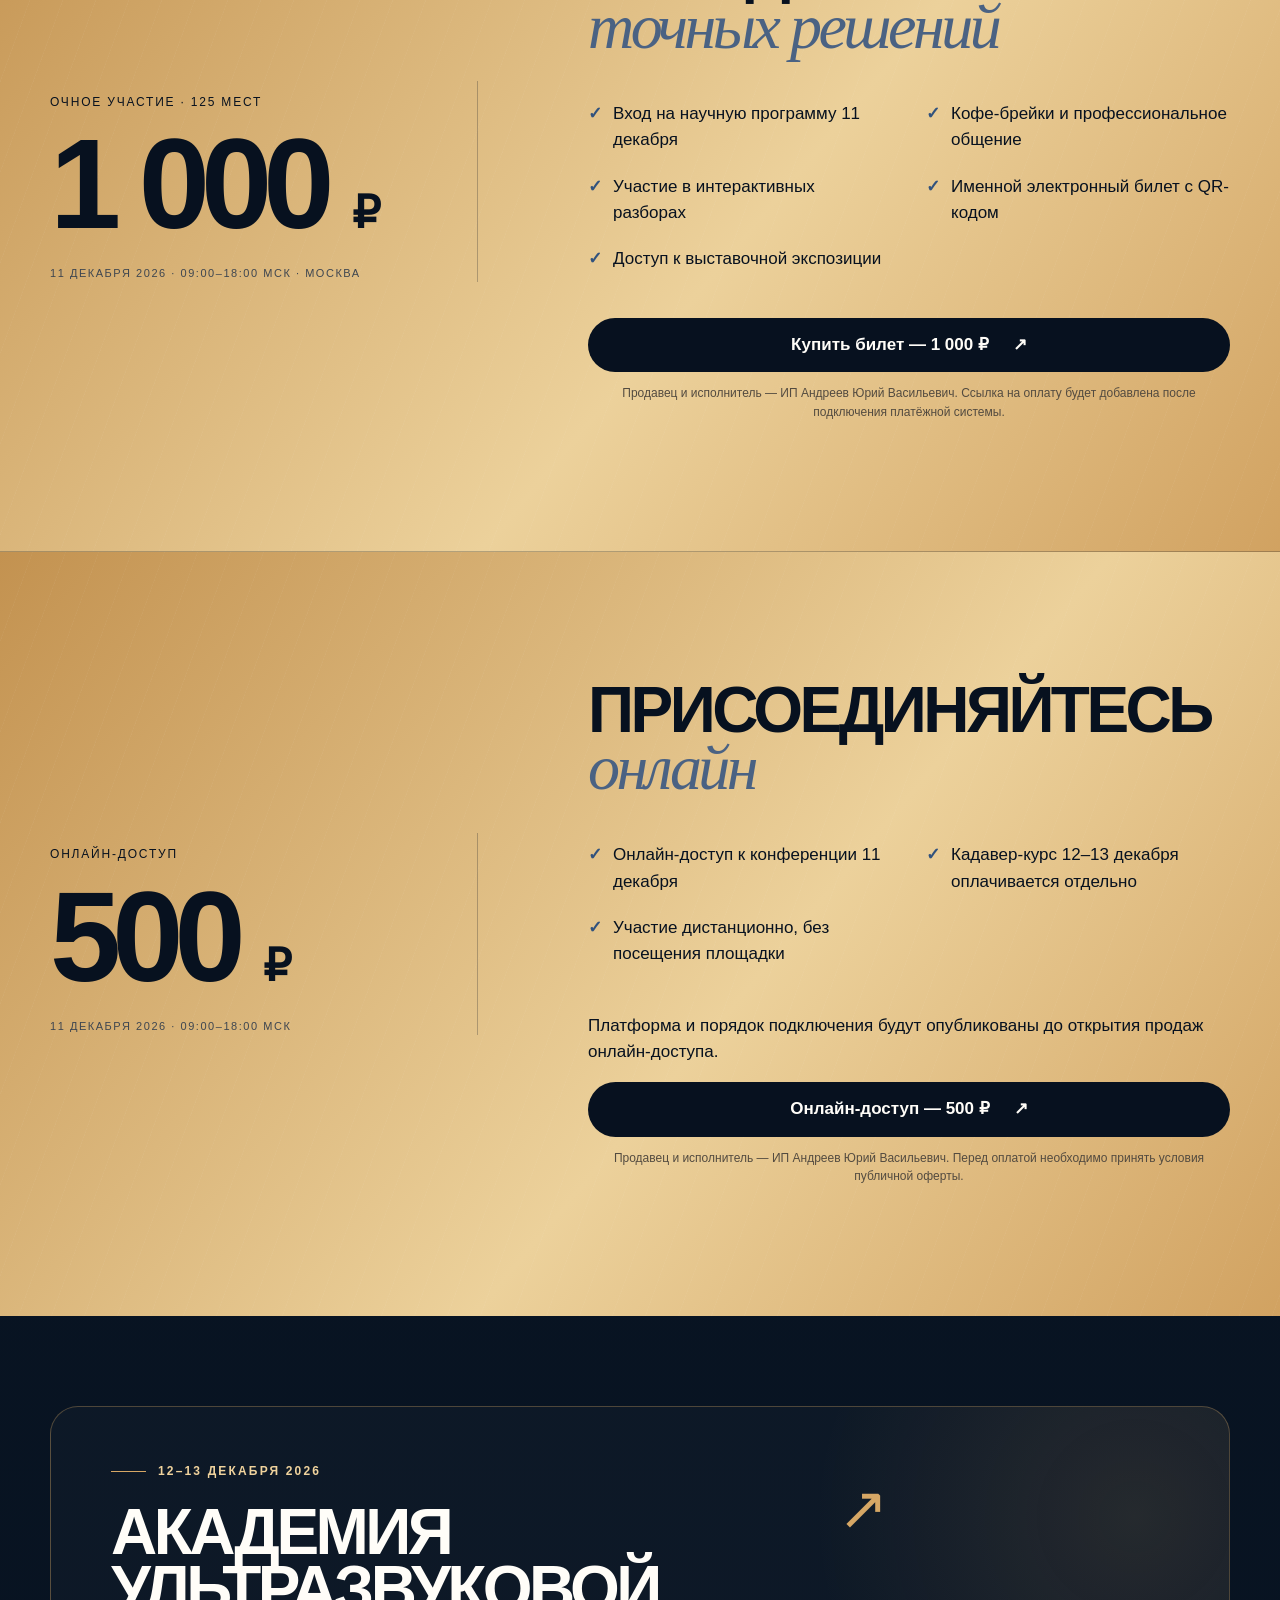
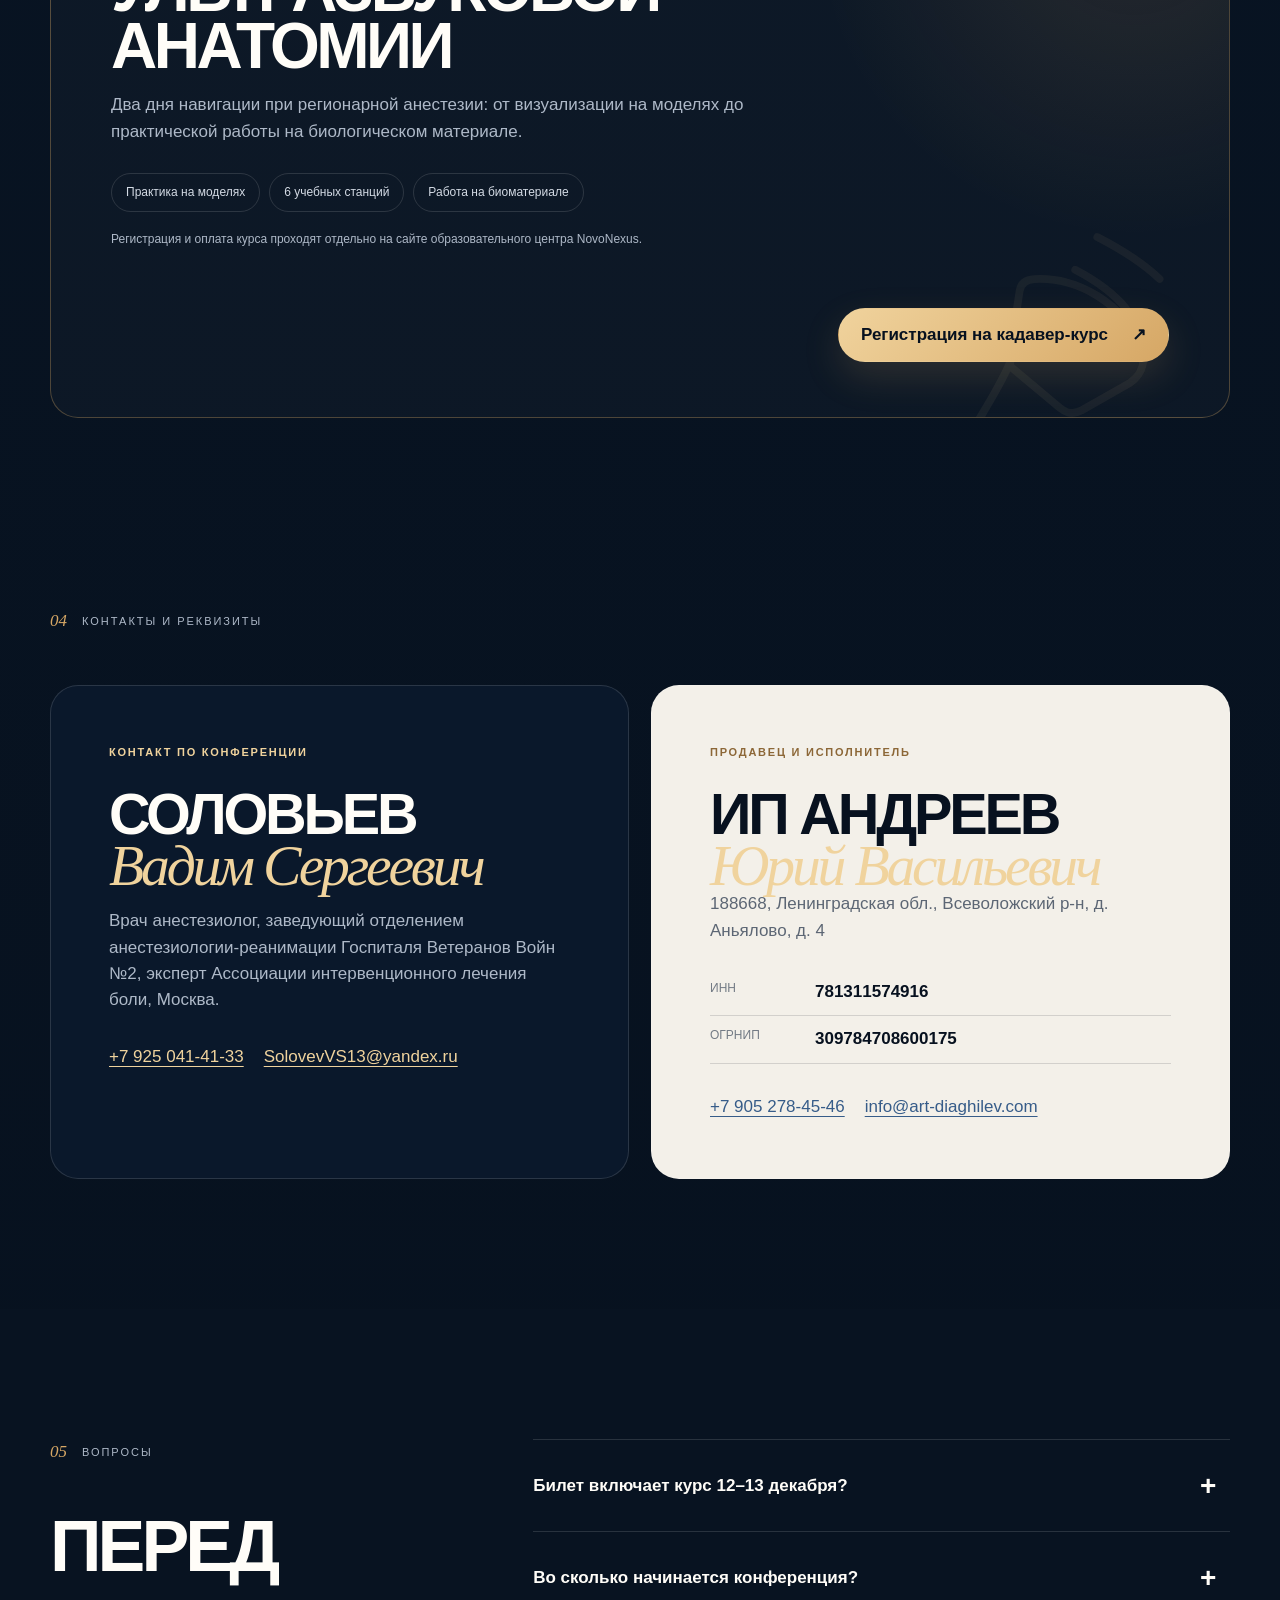
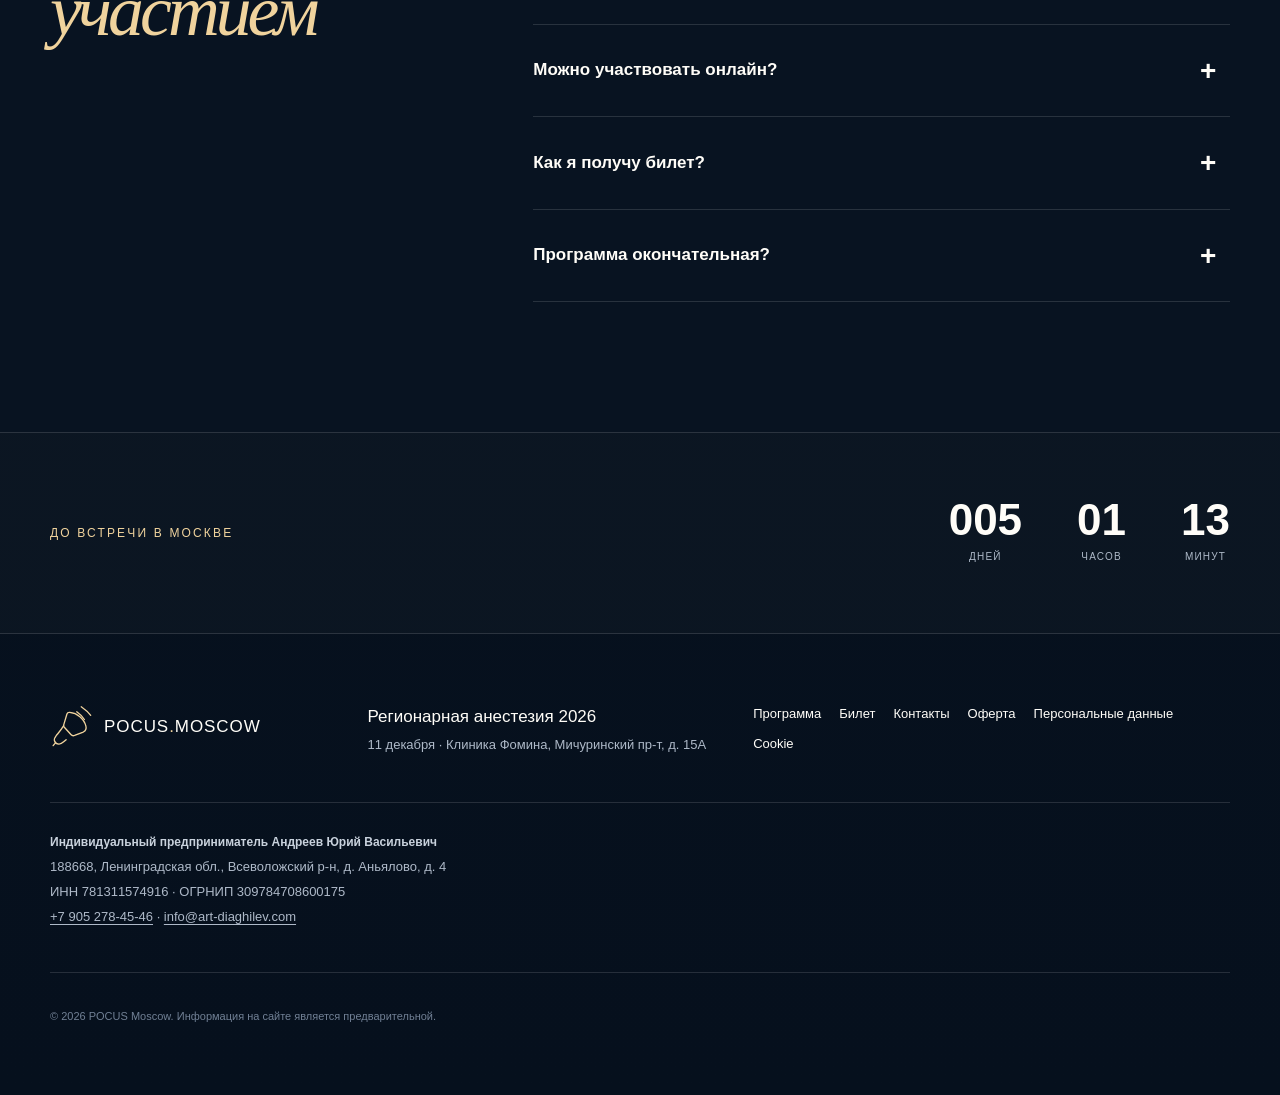
==== commit db0a1122: "Add online access tier and update conference hours and capacity" ====
--- a/index.html
+++ b/index.html
@@ -23,10 +23,11 @@
     "name": "Регионарная анестезия 2026: точность, безопасность, мастерство",
     "startDate": "2026-12-11T09:00:00+03:00",
     "endDate": "2026-12-11T18:00:00+03:00",
-    "eventAttendanceMode": "https://schema.org/OfflineEventAttendanceMode",
+    "eventAttendanceMode": "https://schema.org/MixedEventAttendanceMode",
     "eventStatus": "https://schema.org/EventScheduled",
     "location": {"@type": "Place", "name": "Клиника Фомина на Мичуринском проспекте", "address": {"@type": "PostalAddress", "streetAddress": "Мичуринский проспект, д. 15А", "addressLocality": "Москва", "addressCountry": "RU"}},
-    "offers": {"@type": "Offer", "price": "1000", "priceCurrency": "RUB", "availability": "https://schema.org/PreOrder"}
+    "maximumPhysicalAttendeeCapacity": 125,
+    "offers": [{"@type": "Offer", "name": "Очное участие", "price": "1000", "priceCurrency": "RUB", "url": "https://pocusmoscow.events/#ticket"}, {"@type": "Offer", "name": "Онлайн-доступ", "price": "500", "priceCurrency": "RUB", "url": "https://pocusmoscow.events/#online-ticket"}]
   }
   </script>
 </head>
@@ -70,12 +71,13 @@
         <div class="hero-meta" aria-label="Основные сведения">
           <div><span>Дата</span><strong>11.12.2026</strong></div>
           <div><span>Площадка</span><strong>Клиника Фомина</strong></div>
-          <div><span>Формат</span><strong>Очно</strong></div>
-          <div><span>Стоимость</span><strong>1 000 ₽</strong></div>
+          <div><span>Формат</span><strong>Очно / онлайн</strong></div>
+          <div><span>Время · МСК</span><strong>09:00–18:00</strong></div>
         </div>
 
         <div class="hero-actions">
-          <button class="button button-primary js-open-ticket" type="button">Купить билет — 1 000 ₽ <span>↗</span></button>
+          <button class="button button-primary js-open-ticket" type="button">Очно — 1 000 ₽ <span>↗</span></button>
+          <button class="button button-ghost js-open-ticket" data-ticket-type="online" type="button">Онлайн — 500 ₽ <span>↗</span></button>
           <a class="button button-ghost" href="#program">Смотреть программу</a>
         </div>
         <p class="micro-note">Оплата будет открыта после подключения платёжной системы.</p>
@@ -109,8 +111,8 @@
 
     <section class="signal-bar" aria-label="Параметры конференции">
       <div class="shell signal-grid">
-        <div><strong>200–300</strong><span>участников</span></div>
-        <div><strong>08:00–18:00</strong><span>единый рабочий день</span></div>
+        <div><strong>125</strong><span>очных участников</span></div>
+        <div><strong>09:00–18:00</strong><span>время проведения · МСК</span></div>
         <div><strong>3</strong><span>научных блока</span></div>
       </div>
     </section>
@@ -157,9 +159,9 @@
 
         <div class="agenda reveal">
           <details open>
-            <summary><time>08:00–10:50</time><span><small>Открытие</small>Начало научной программы конференции</span><i>+</i></summary>
-            <div class="agenda-body">
-              <p><b>08:00</b> Регистрация, выставочная экспозиция и welcome coffee</p>
+            <summary><time>09:00–10:50</time><span><small>Открытие</small>Начало научной программы конференции</span><i>+</i></summary>
+            <div class="agenda-body">
+              <p>Время начала регистрации очных участников будет объявлено дополнительно.</p>
               <p><b>09:00</b> Официальное открытие</p>
               <p><b>09:20</b> Ключевая международная лекция</p>
               <p><b>10:00</b> Открытая дискуссия: какие технологии меняют практику</p>
@@ -221,9 +223,9 @@
     <section class="section ticket-section" id="ticket">
       <div class="shell ticket-grid">
         <div class="ticket-price reveal">
-          <p>Билет на конференцию</p>
+          <p>Очное участие · 125 мест</p>
           <strong>1 000 <small>₽</small></strong>
-          <span>11 декабря 2026 · Москва</span>
+          <span>11 декабря 2026 · 09:00–18:00 МСК · Москва</span>
         </div>
         <div class="ticket-details reveal">
           <h2>Ваш день<br><em>точных решений</em></h2>
@@ -236,6 +238,27 @@
           </ul>
           <button class="button button-primary button-wide js-open-ticket" type="button">Купить билет — 1 000 ₽ <span>↗</span></button>
           <p class="micro-note">Продавец и исполнитель — ИП Андреев Юрий Васильевич. Ссылка на оплату будет добавлена после подключения платёжной системы.</p>
+        </div>
+      </div>
+    </section>
+
+    <section class="section ticket-section online-ticket-section" id="online-ticket">
+      <div class="shell ticket-grid">
+        <div class="ticket-price reveal">
+          <p>Онлайн-доступ</p>
+          <strong>500 <small>₽</small></strong>
+          <span>11 декабря 2026 · 09:00–18:00 МСК</span>
+        </div>
+        <div class="ticket-details reveal">
+          <h2>Присоединяйтесь<br><em>онлайн</em></h2>
+          <ul>
+            <li>Онлайн-доступ к конференции 11 декабря</li>
+            <li>Участие дистанционно, без посещения площадки</li>
+            <li>Кадавер-курс 12–13 декабря оплачивается отдельно</li>
+          </ul>
+          <p>Платформа и порядок подключения будут опубликованы до открытия продаж онлайн-доступа.</p>
+          <button class="button button-primary button-wide js-open-ticket" data-ticket-type="online" type="button">Онлайн-доступ — 500 ₽ <span>↗</span></button>
+          <p class="micro-note">Продавец и исполнитель — ИП Андреев Юрий Васильевич. Перед оплатой необходимо принять условия публичной оферты.</p>
         </div>
       </div>
     </section>
@@ -291,8 +314,9 @@
       <div class="shell faq-grid">
         <div class="reveal"><div class="section-kicker"><span>05</span><p>Вопросы</p></div><h2>Перед<br><em>участием</em></h2></div>
         <div class="faq reveal">
-          <details><summary>Билет включает курс 12–13 декабря?<i>+</i></summary><p>Нет. Билет стоимостью 1 000 ₽ относится только к конференции 11 декабря. У кадавер-курса отдельная <a class="inline-link" href="https://novonexus.ru/dissection/92158/" target="_blank" rel="noopener noreferrer">регистрация на сайте NovoNexus</a>.</p></details>
-          <details><summary>Во сколько начинается конференция?<i>+</i></summary><p>Регистрация участников начнется в 08:00, открытие научной программы — в 09:00.</p></details>
+          <details><summary>Билет включает курс 12–13 декабря?<i>+</i></summary><p>Нет. Очный билет за 1 000 ₽ и онлайн-доступ за 500 ₽ относятся только к конференции 11 декабря. У кадавер-курса отдельная <a class="inline-link" href="https://novonexus.ru/dissection/92158/" target="_blank" rel="noopener noreferrer">регистрация на сайте NovoNexus</a>.</p></details>
+          <details><summary>Во сколько начинается конференция?<i>+</i></summary><p>Конференция проходит 11 декабря 2026 года с 09:00 до 18:00 по московскому времени. Время начала регистрации очных участников будет объявлено дополнительно.</p></details>
+          <details><summary>Можно участвовать онлайн?<i>+</i></summary><p>Да, стоимость онлайн-доступа — 500 ₽. Он не включает посещение площадки. Платформа и порядок подключения будут опубликованы до открытия продаж онлайн-доступа.</p></details>
           <details><summary>Как я получу билет?<i>+</i></summary><p>После подключения оплаты участник получит чек продавца и отдельный именной электронный билет с уникальным номером и QR-кодом.</p></details>
           <details><summary>Программа окончательная?<i>+</i></summary><p>Нет, сейчас опубликована предварительная структура дня. Темы и тайминг могут быть уточнены научным комитетом.</p></details>
         </div>
@@ -331,9 +355,14 @@
     <div class="modal-card" tabindex="-1">
       <button class="modal-close js-close-modal" type="button" aria-label="Закрыть">×</button>
       <p class="eyebrow"><span></span> Регистрация</p>
-      <h2 id="modal-title">Продажи откроются<br><em>в ближайшее время</em></h2>
+      <h2 id="modal-title">Участие в конференции</h2>
       <p data-modal-copy>Мы подключаем безопасную оплату и выпуск именного электронного билета. Цена уже зафиксирована — 1 000 ₽.</p>
       <form class="purchase-consent" data-purchase-form>
+        <label class="ticket-choice" for="ticket-type">Формат участия</label>
+        <select id="ticket-type" name="ticketType" data-ticket-select>
+          <option value="onsite">Очно — 1 000 ₽</option>
+          <option value="online">Онлайн-доступ — 500 ₽</option>
+        </select>
         <label class="consent-check">
           <input type="checkbox" data-offer-consent required>
           <span>Я согласен(-на) с условиями <a href="oferta.html" target="_blank" rel="noopener noreferrer">публичной оферты</a></span>
@@ -345,6 +374,7 @@
     </div>
   </div>
 
+  <script src="payment-config.js" defer></script>
   <script src="script.js" defer></script>
 </body>
 </html>
--- a/styles.css
+++ b/styles.css
@@ -268,6 +268,9 @@
 .legal-footer .shell { display: flex; flex-wrap: wrap; gap: 15px 30px; }
 .legal-footer a { color: #49637e; font-size: 13px; text-decoration: underline; text-underline-offset: 3px; }
 
+.online-ticket-section { border-top: 1px solid rgba(7,17,31,.25); }
+.ticket-choice { display: block; font-size: 14px; margin-bottom: 8px; }
+[data-ticket-select] { width: 100%; padding: 14px; margin-bottom: 20px; border: 1px solid #718096; border-radius: 10px; background: #07111f; color: #fff; font: inherit; }
 .reveal { opacity: 1; transform: none; }
 .js .reveal { opacity: 0; transform: translateY(24px); transition: opacity .75s ease, transform .75s ease; }
 .js .reveal.visible { opacity: 1; transform: none; }
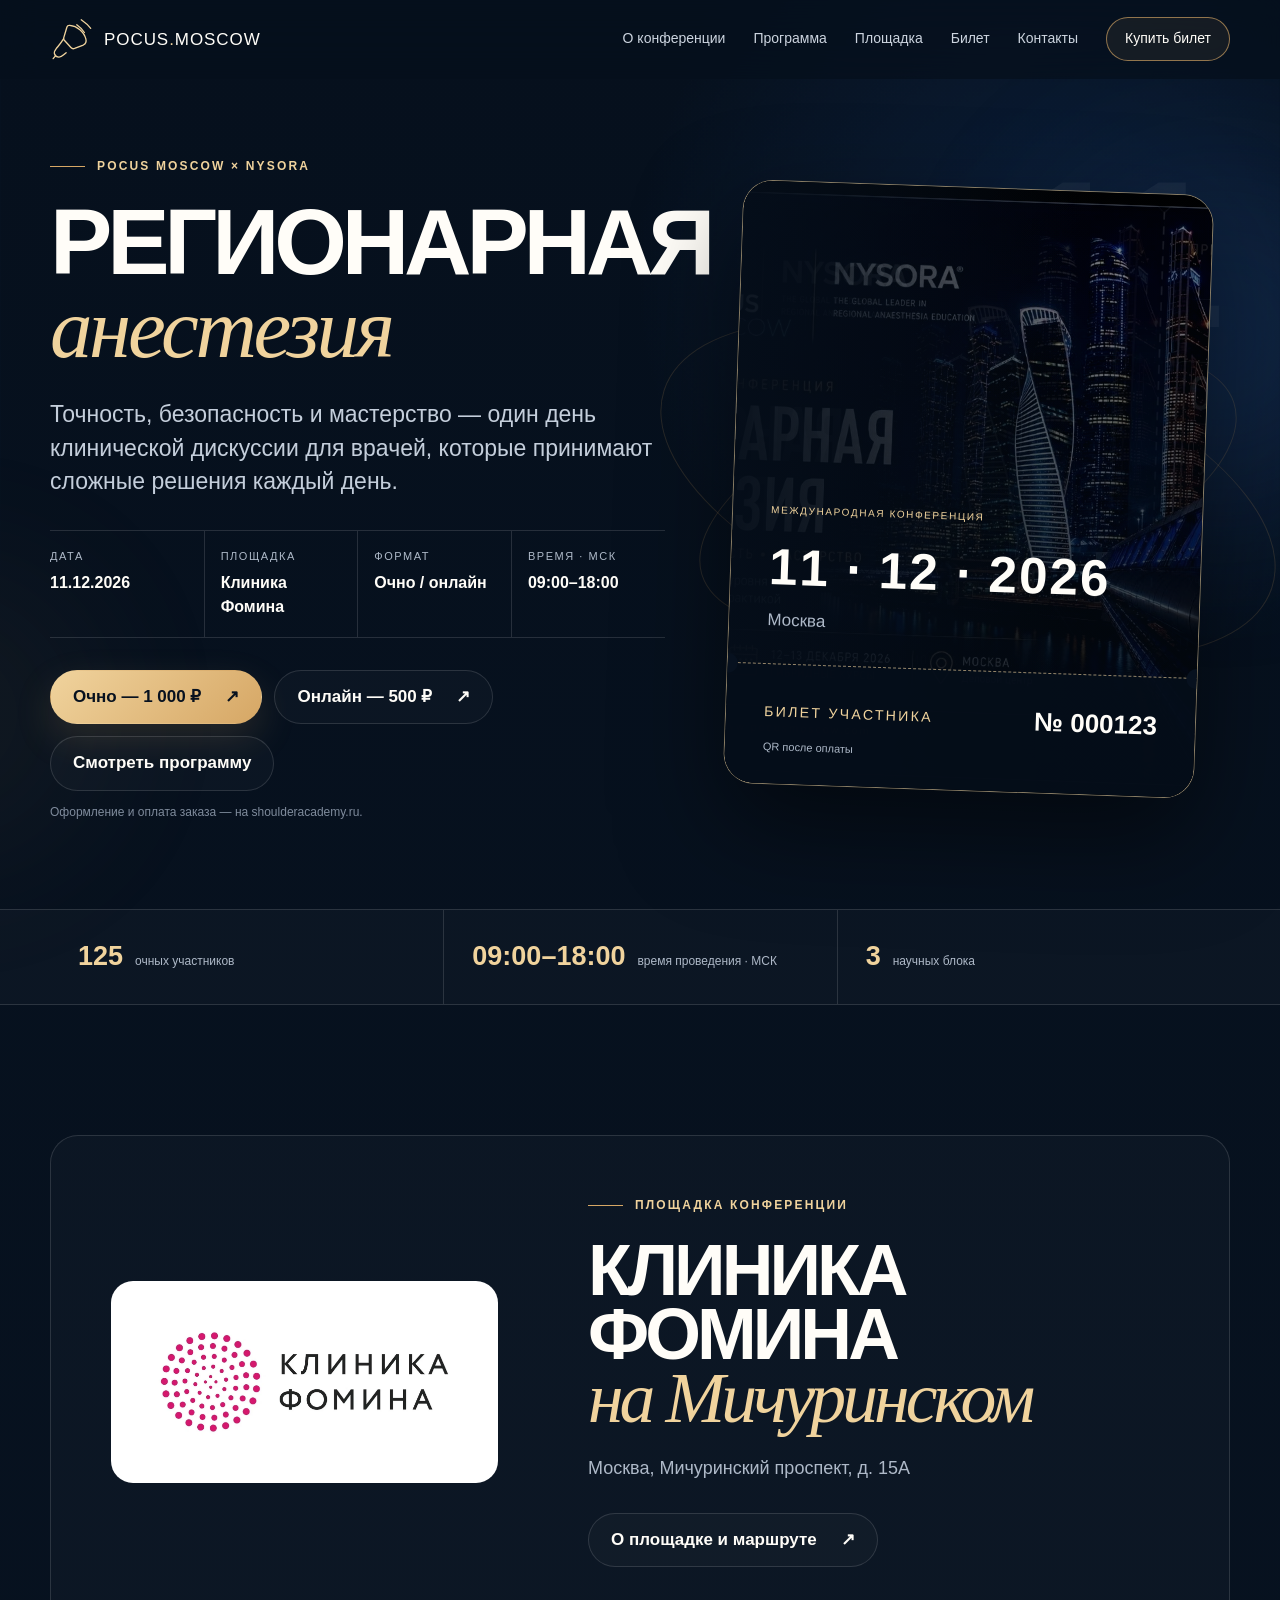
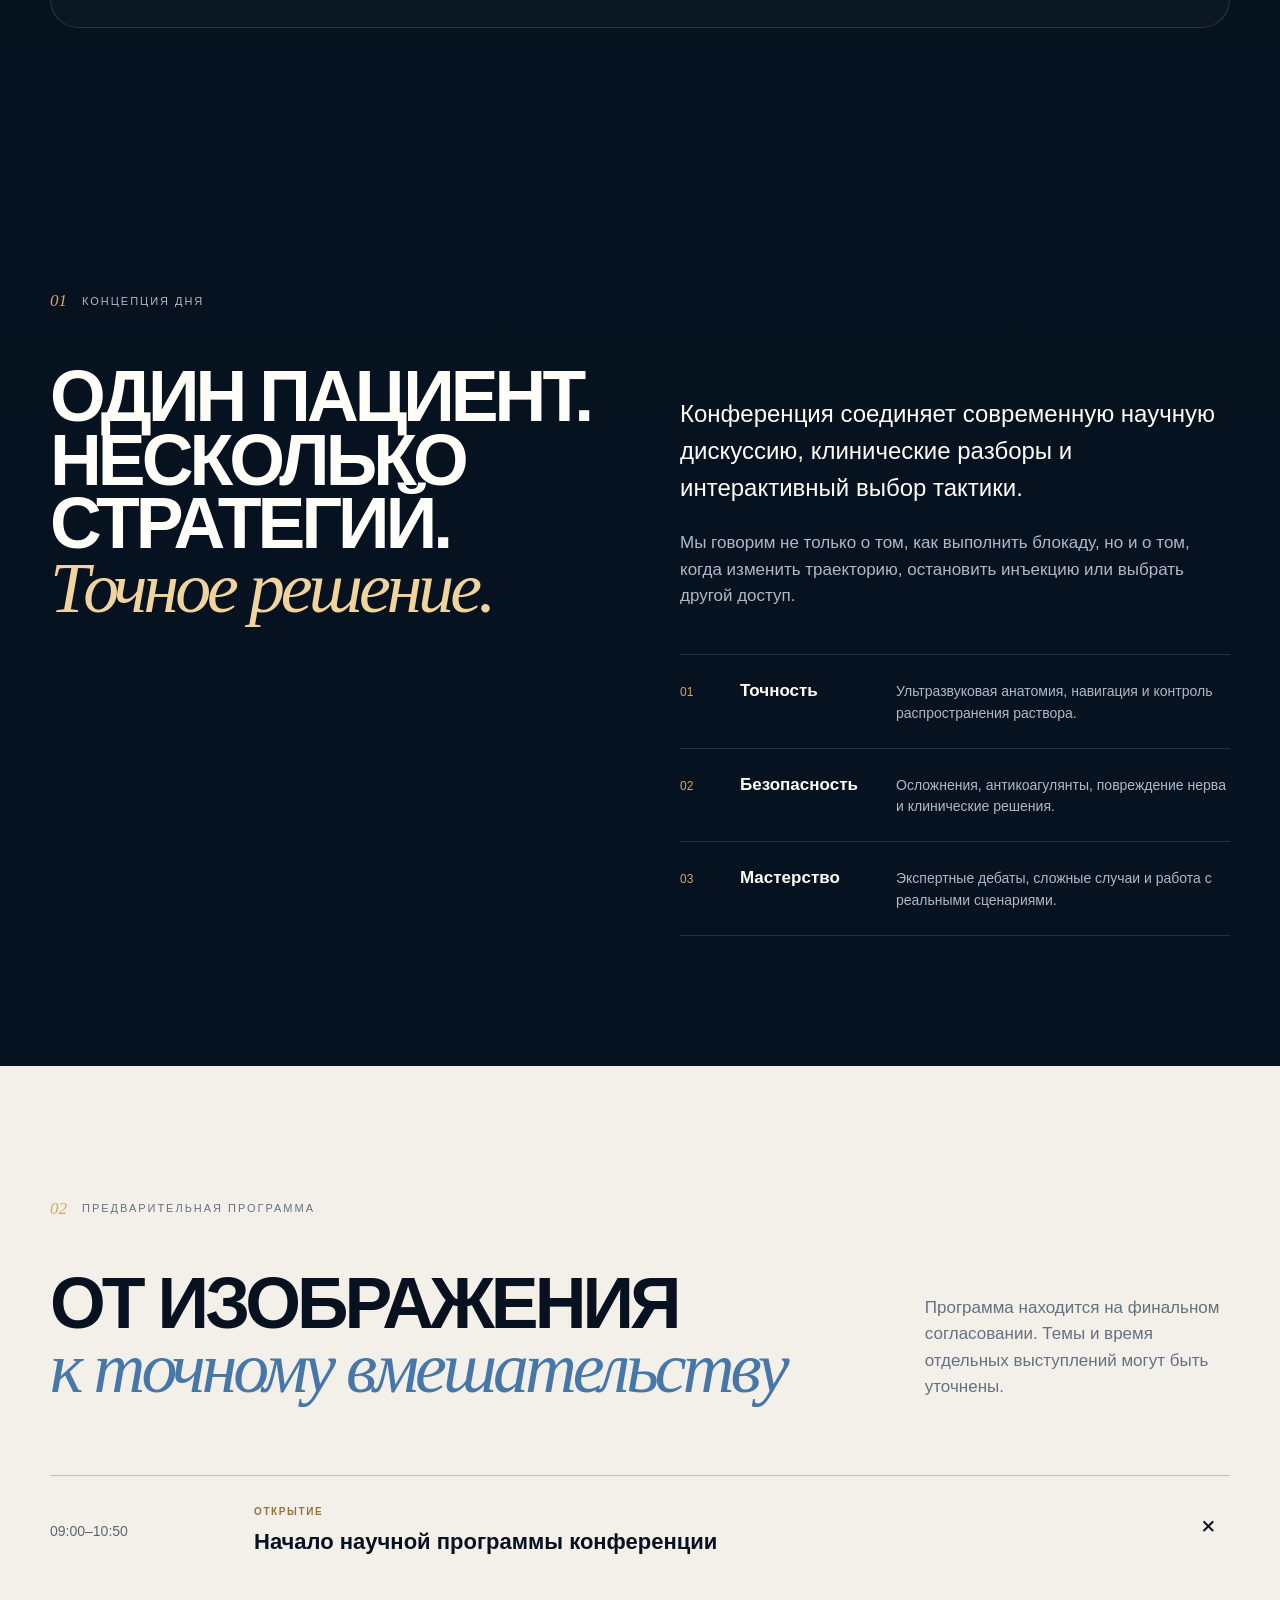
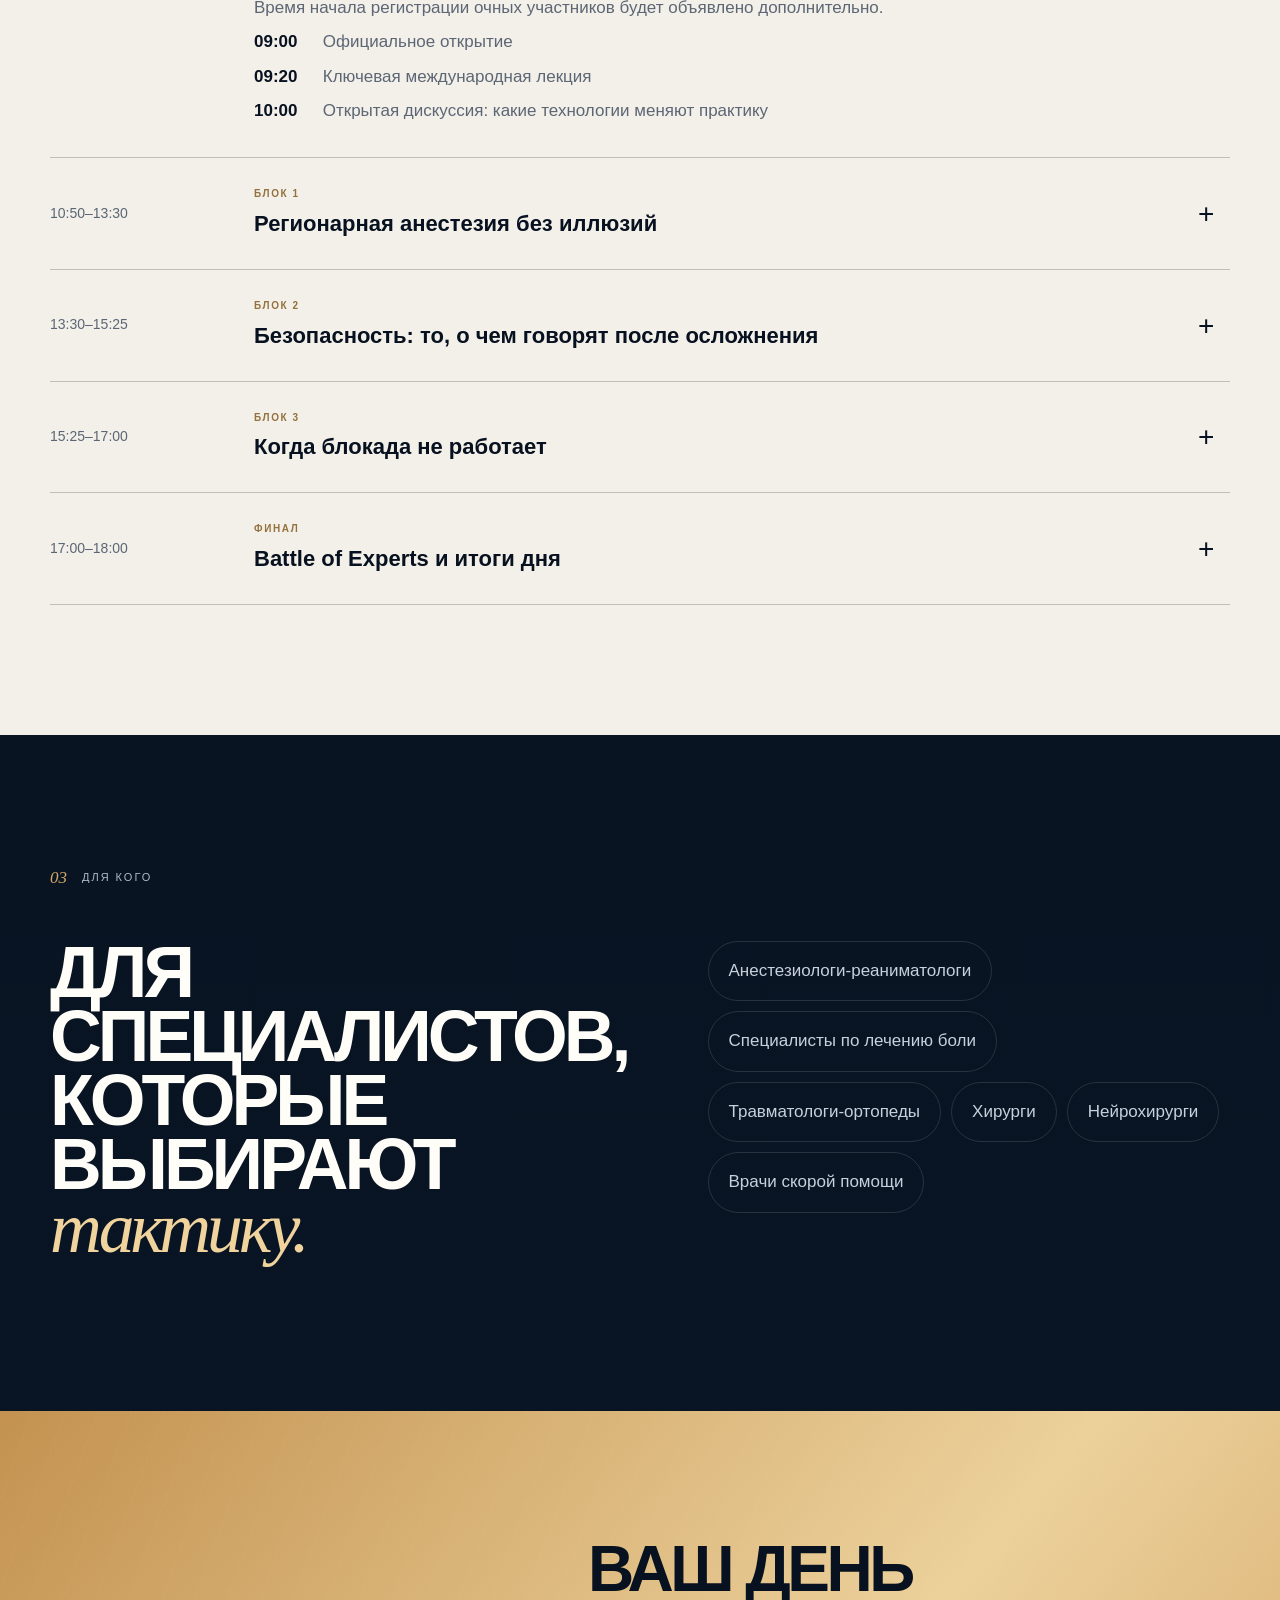
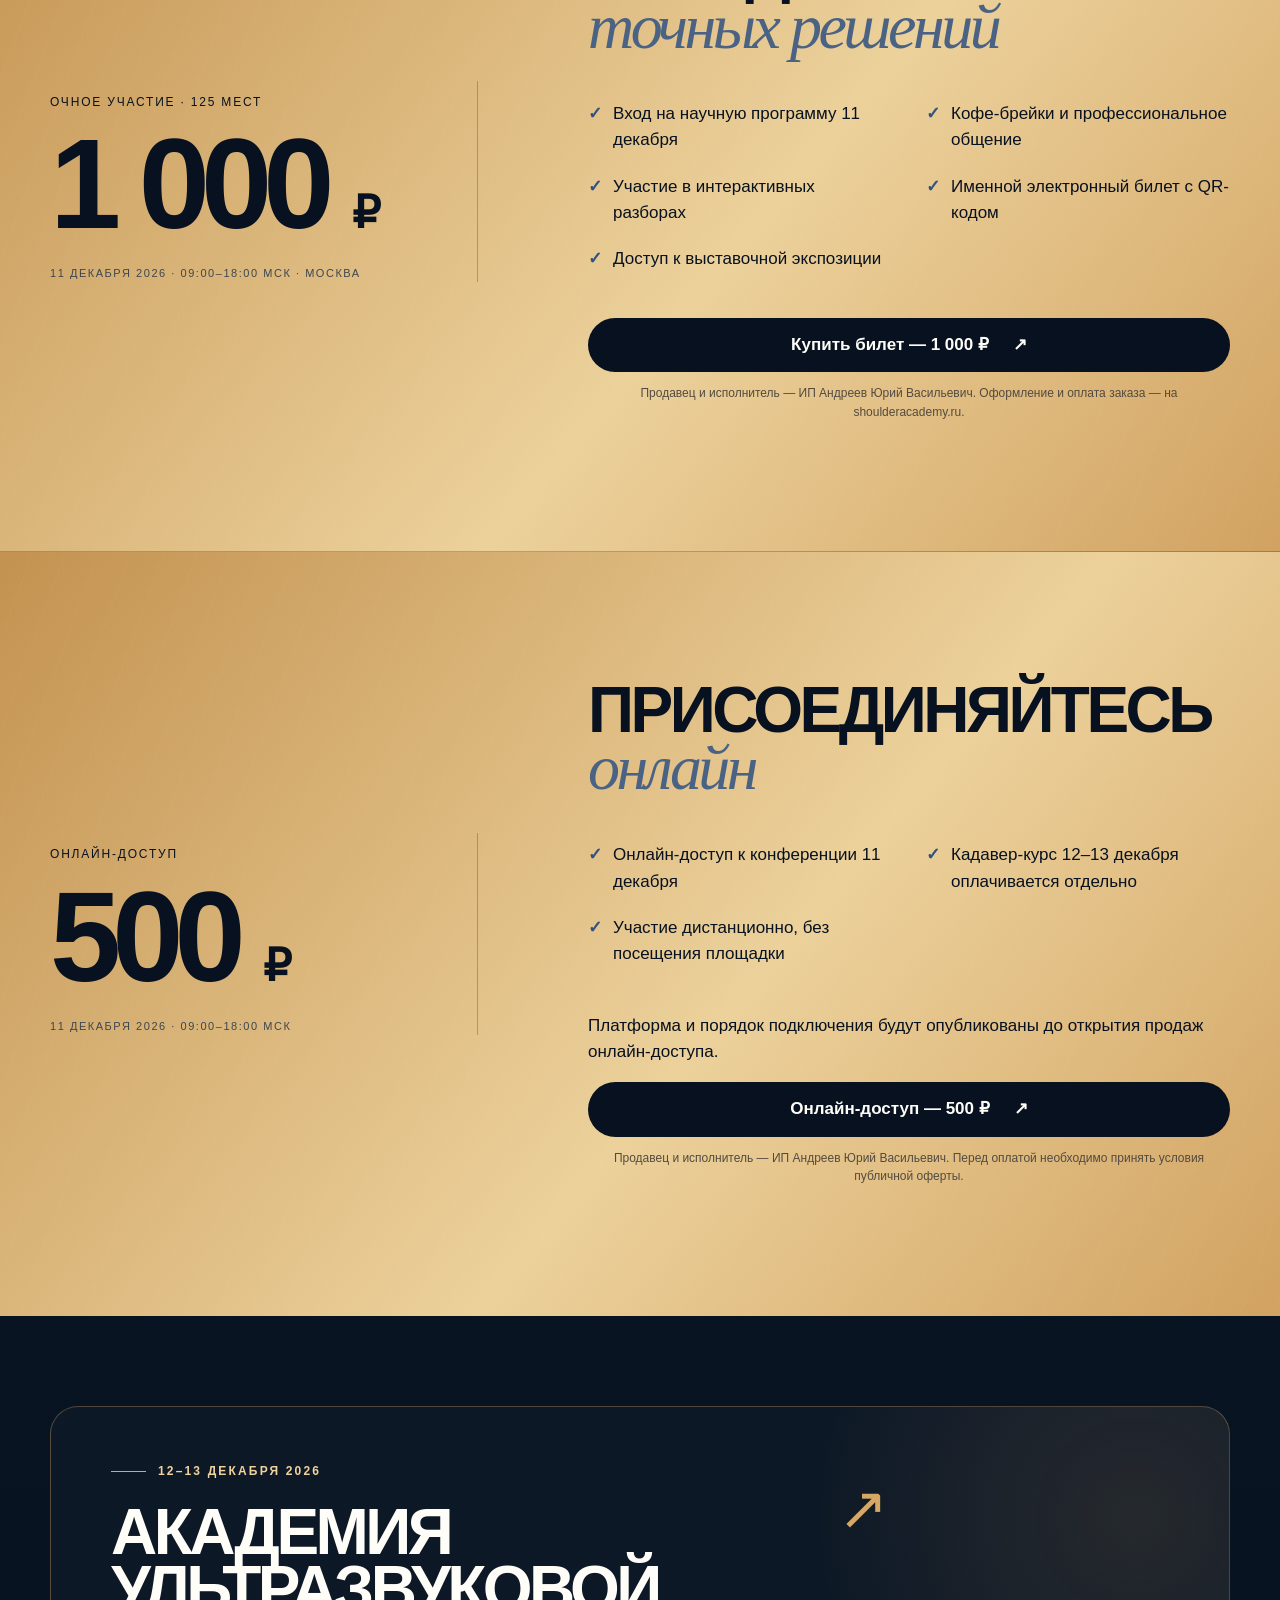
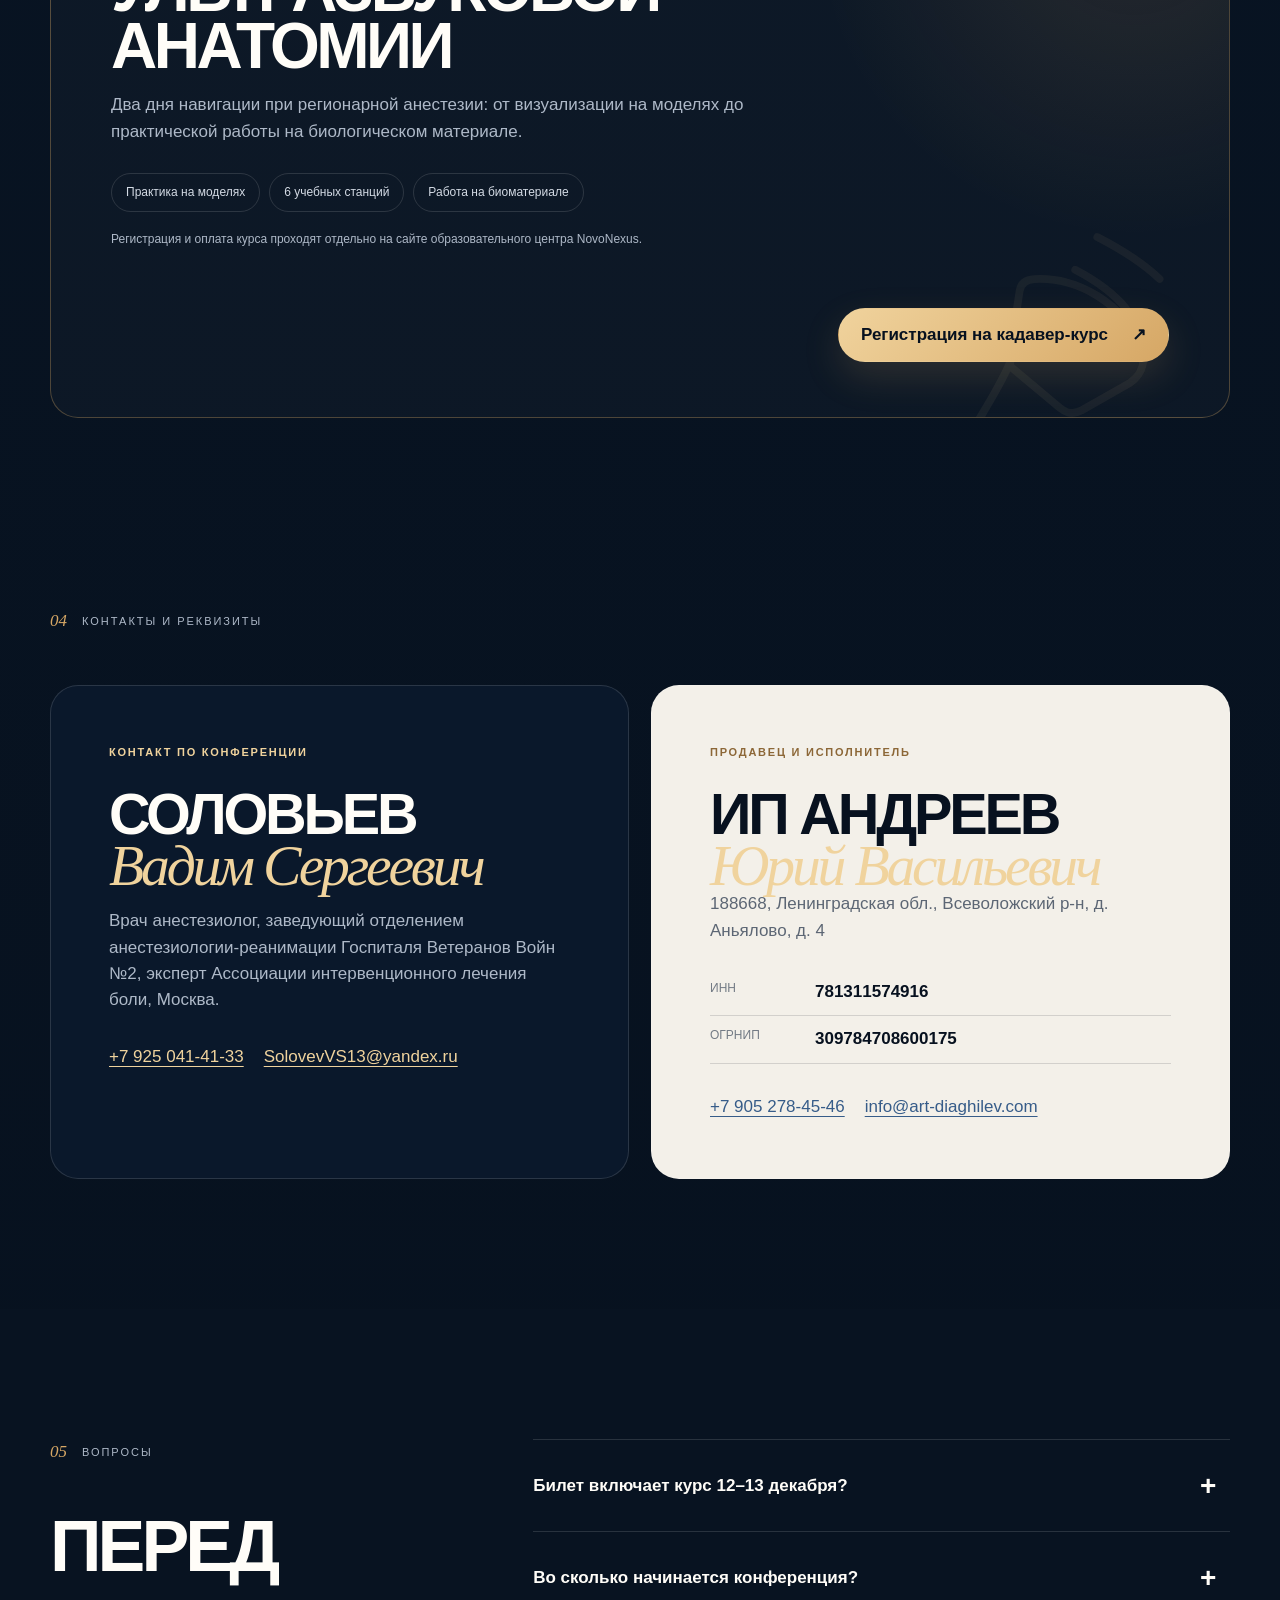
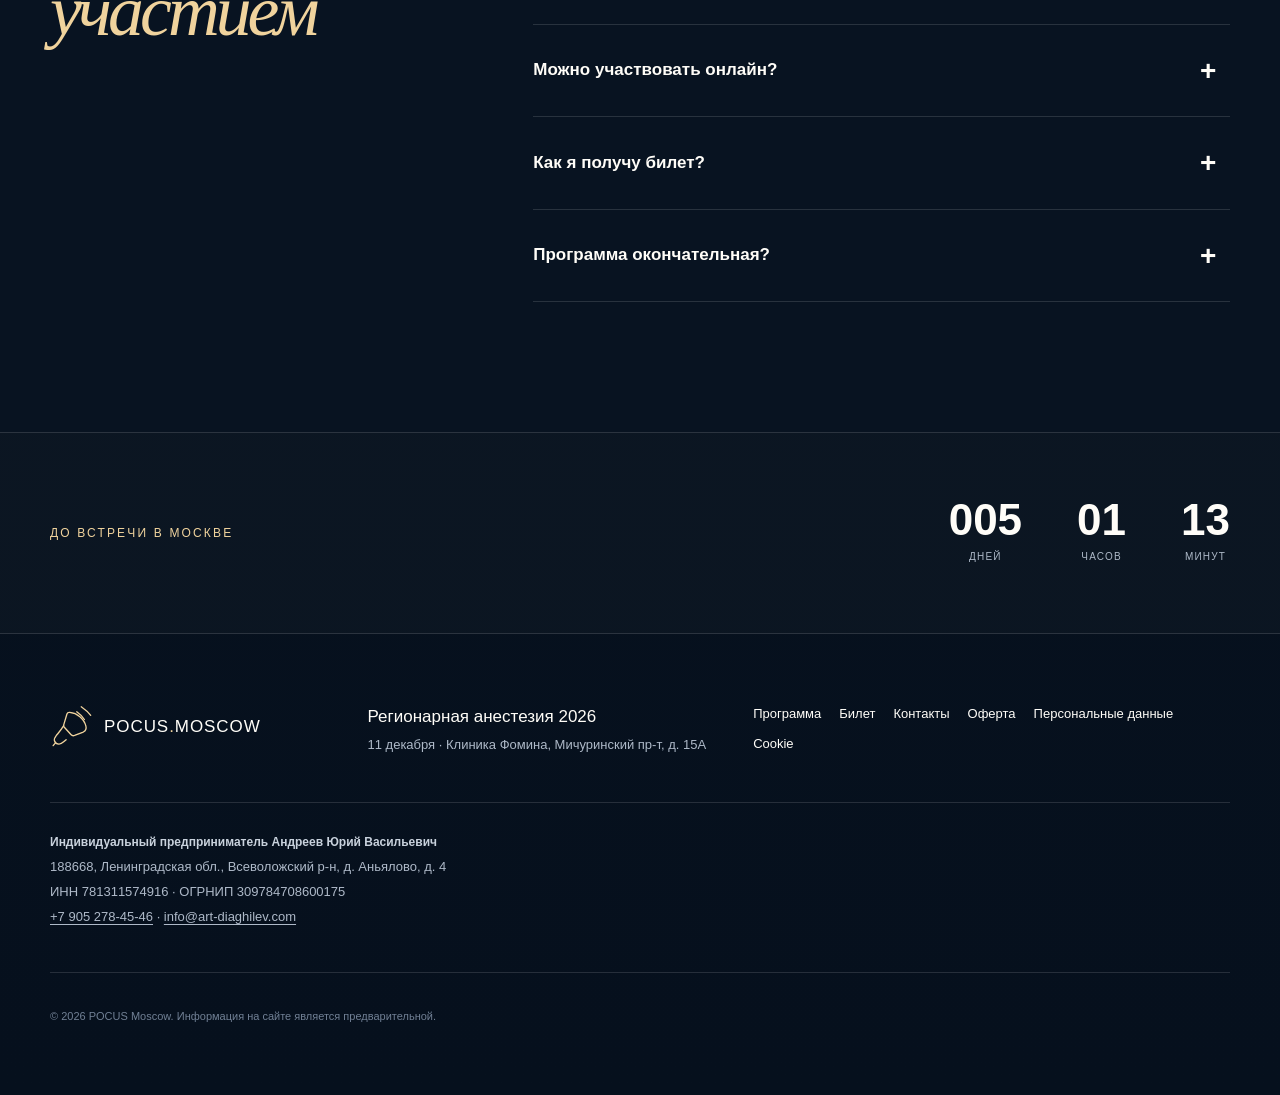
==== commit d2ebde1f: "Connect organizer checkout links for onsite and online tickets" ====
--- a/index.html
+++ b/index.html
@@ -80,7 +80,7 @@
           <button class="button button-ghost js-open-ticket" data-ticket-type="online" type="button">Онлайн — 500 ₽ <span>↗</span></button>
           <a class="button button-ghost" href="#program">Смотреть программу</a>
         </div>
-        <p class="micro-note">Оплата будет открыта после подключения платёжной системы.</p>
+        <p class="micro-note">Оформление и оплата заказа — на shoulderacademy.ru.</p>
       </div>
 
       <div class="hero-art reveal" aria-label="Пригласительный билет конференции">
@@ -237,7 +237,7 @@
             <li>Именной электронный билет с QR-кодом</li>
           </ul>
           <button class="button button-primary button-wide js-open-ticket" type="button">Купить билет — 1 000 ₽ <span>↗</span></button>
-          <p class="micro-note">Продавец и исполнитель — ИП Андреев Юрий Васильевич. Ссылка на оплату будет добавлена после подключения платёжной системы.</p>
+          <p class="micro-note">Продавец и исполнитель — ИП Андреев Юрий Васильевич. Оформление и оплата заказа — на shoulderacademy.ru.</p>
         </div>
       </div>
     </section>
@@ -356,19 +356,14 @@
       <button class="modal-close js-close-modal" type="button" aria-label="Закрыть">×</button>
       <p class="eyebrow"><span></span> Регистрация</p>
       <h2 id="modal-title">Участие в конференции</h2>
-      <p data-modal-copy>Мы подключаем безопасную оплату и выпуск именного электронного билета. Цена уже зафиксирована — 1 000 ₽.</p>
+      <p data-modal-copy>Очное участие — 1 000 ₽. 11 декабря, 09:00–18:00 МСК.</p>
       <form class="purchase-consent" data-purchase-form>
-        <label class="ticket-choice" for="ticket-type">Формат участия</label>
-        <select id="ticket-type" name="ticketType" data-ticket-select>
-          <option value="onsite">Очно — 1 000 ₽</option>
-          <option value="online">Онлайн-доступ — 500 ₽</option>
-        </select>
         <label class="consent-check">
           <input type="checkbox" data-offer-consent required>
           <span>Я согласен(-на) с условиями <a href="oferta.html" target="_blank" rel="noopener noreferrer">публичной оферты</a></span>
         </label>
         <button class="button button-primary button-wide" type="submit" data-payment-button disabled>Продолжить к оплате</button>
-        <p class="payment-status" data-payment-status aria-live="polite">Ссылка на оплату будет добавлена после подключения платёжной системы.</p>
+        <p class="payment-status" data-payment-status aria-live="polite">Вы перейдёте к оформлению заказа на shoulderacademy.ru.</p>
       </form>
       <p class="modal-legal-links"><a href="privacy.html" target="_blank" rel="noopener noreferrer">Политика обработки персональных данных</a> · <a href="cookies.html" target="_blank" rel="noopener noreferrer">Правила cookie</a></p>
     </div>
--- a/styles.css
+++ b/styles.css
@@ -269,8 +269,6 @@
 .legal-footer a { color: #49637e; font-size: 13px; text-decoration: underline; text-underline-offset: 3px; }
 
 .online-ticket-section { border-top: 1px solid rgba(7,17,31,.25); }
-.ticket-choice { display: block; font-size: 14px; margin-bottom: 8px; }
-[data-ticket-select] { width: 100%; padding: 14px; margin-bottom: 20px; border: 1px solid #718096; border-radius: 10px; background: #07111f; color: #fff; font: inherit; }
 .reveal { opacity: 1; transform: none; }
 .js .reveal { opacity: 0; transform: translateY(24px); transition: opacity .75s ease, transform .75s ease; }
 .js .reveal.visible { opacity: 1; transform: none; }
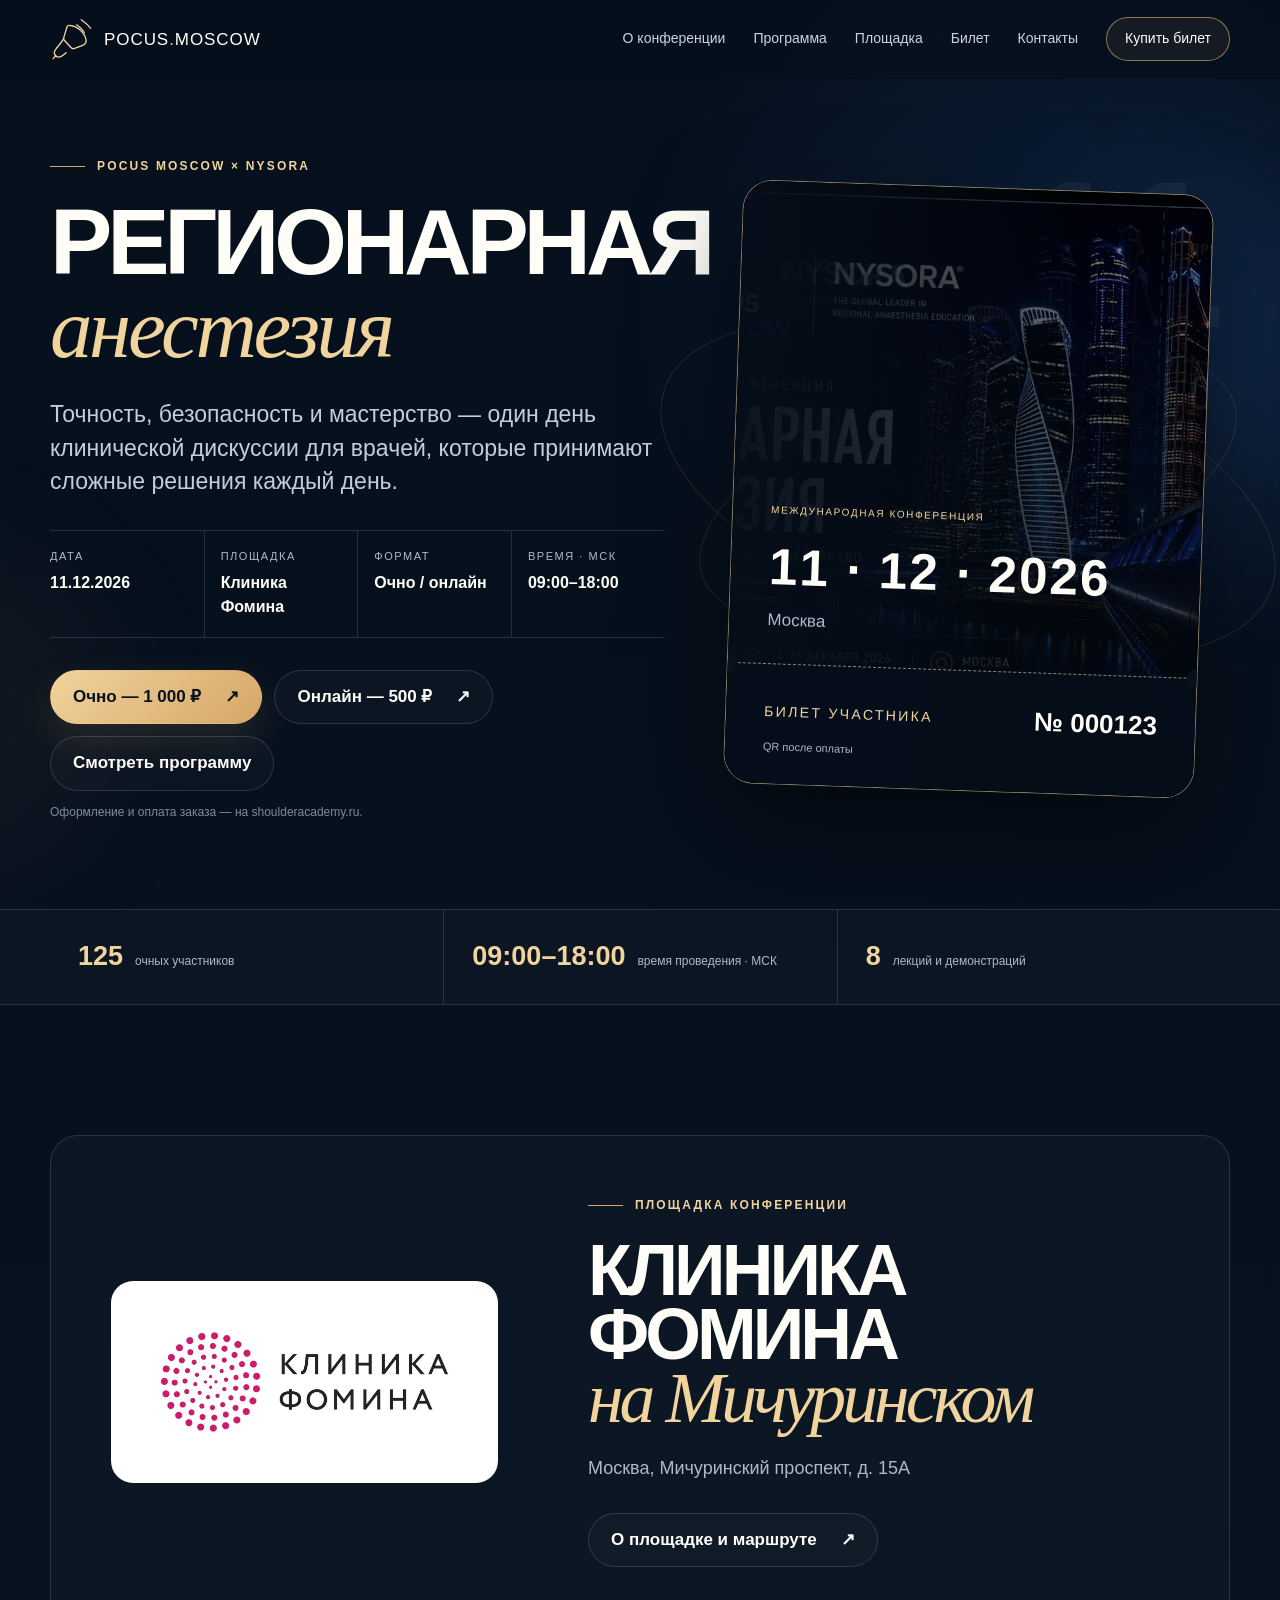
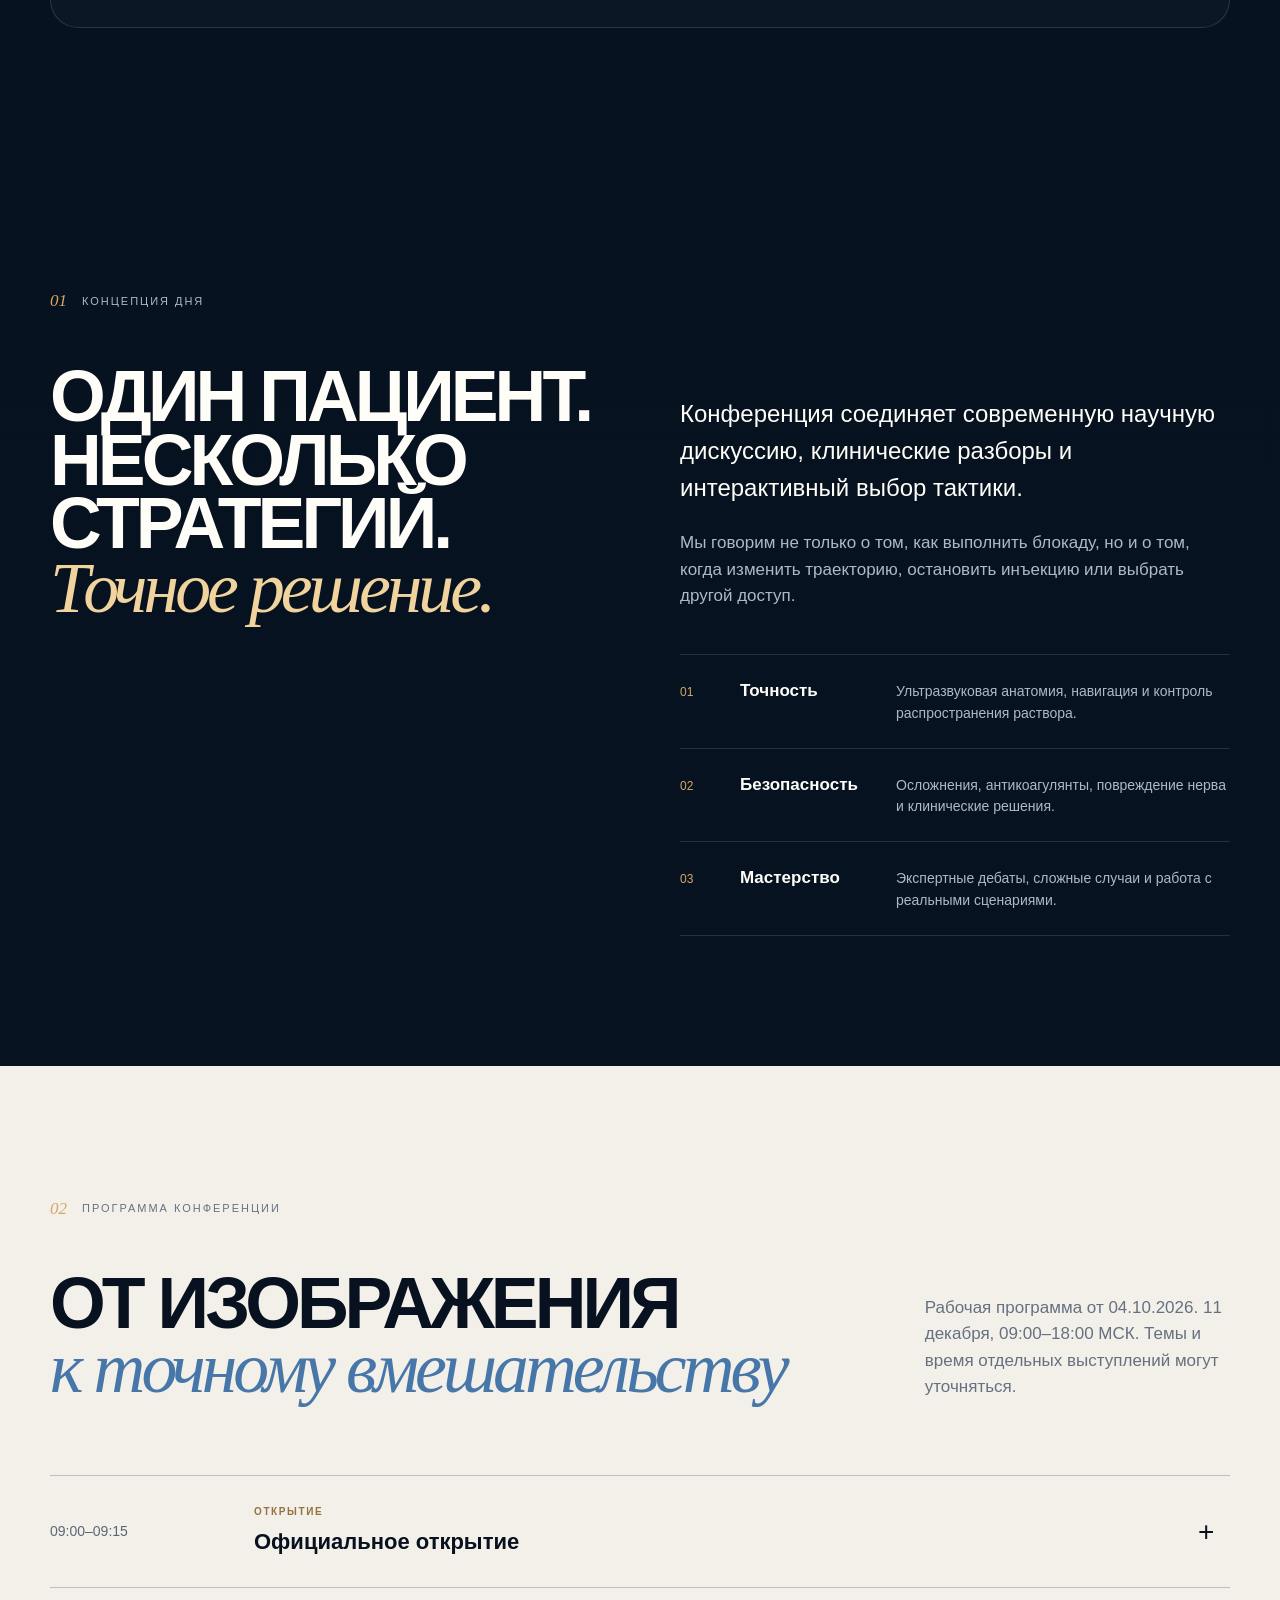
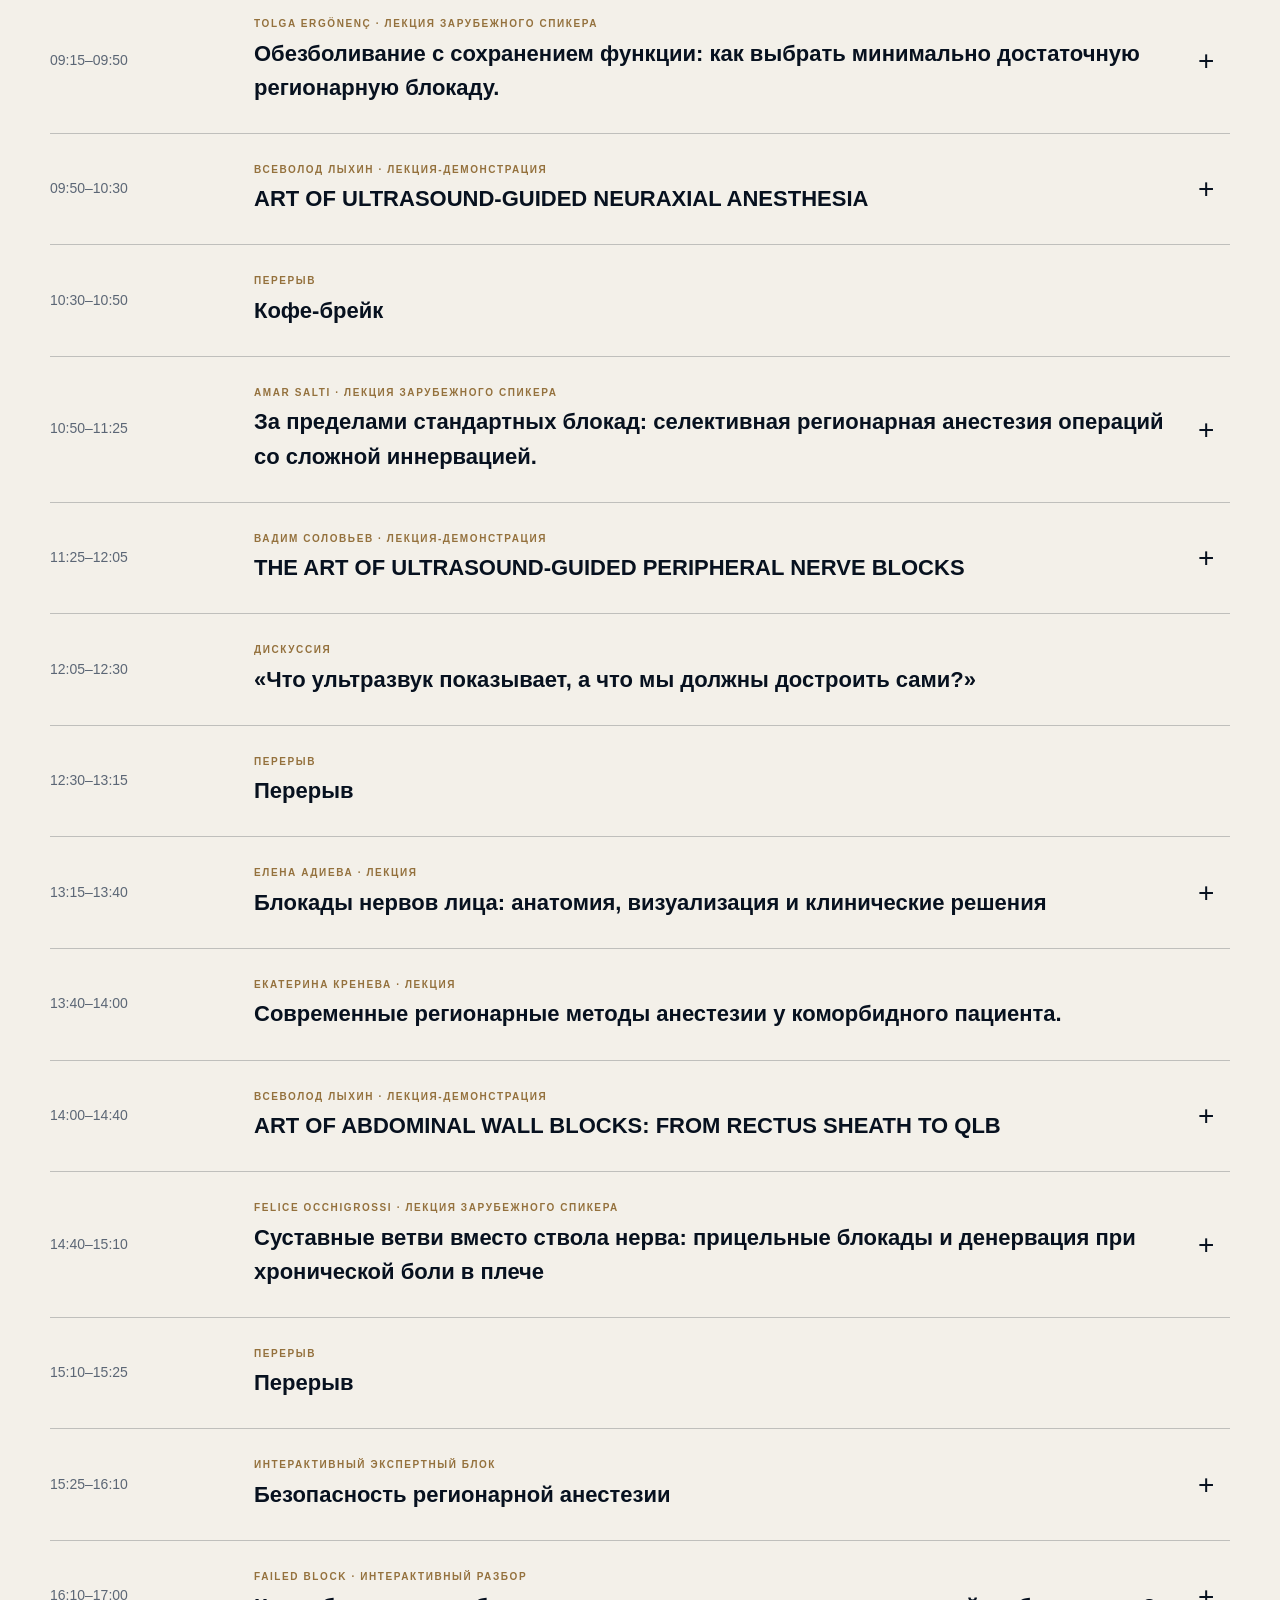
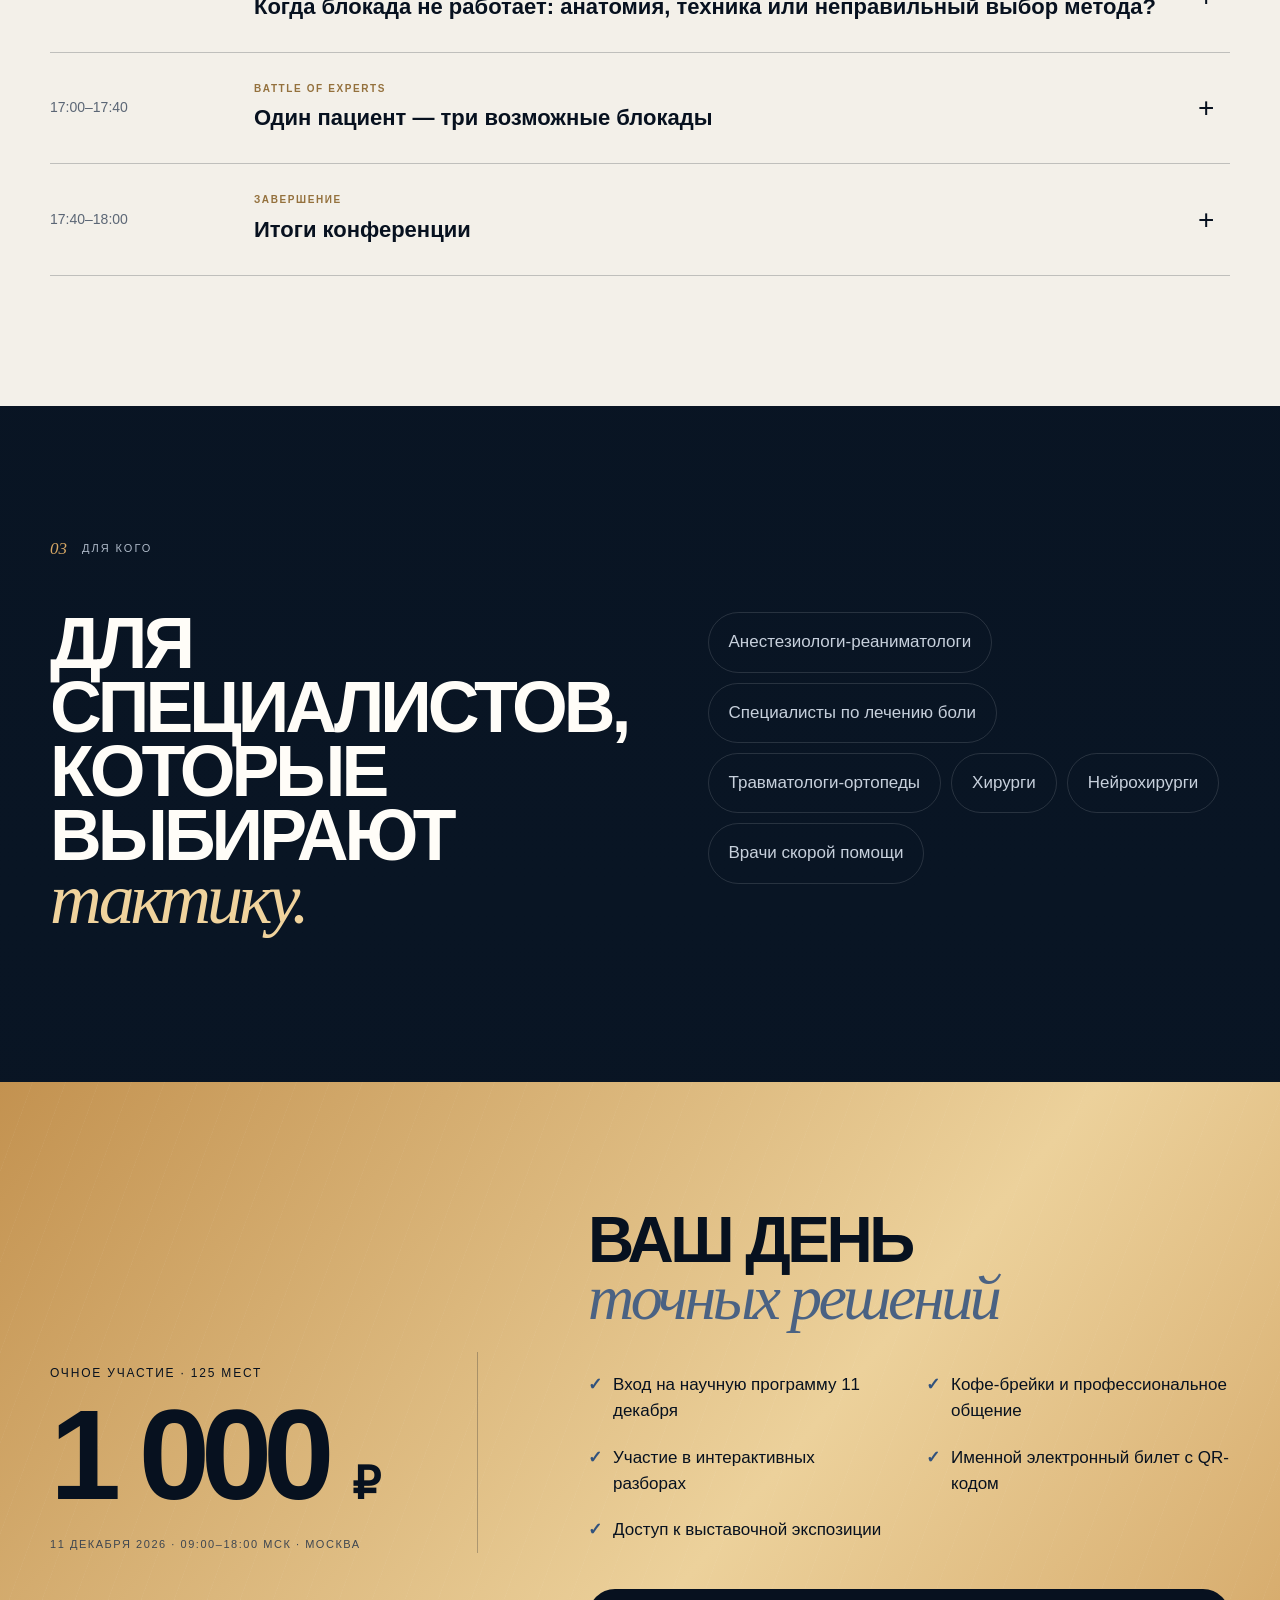
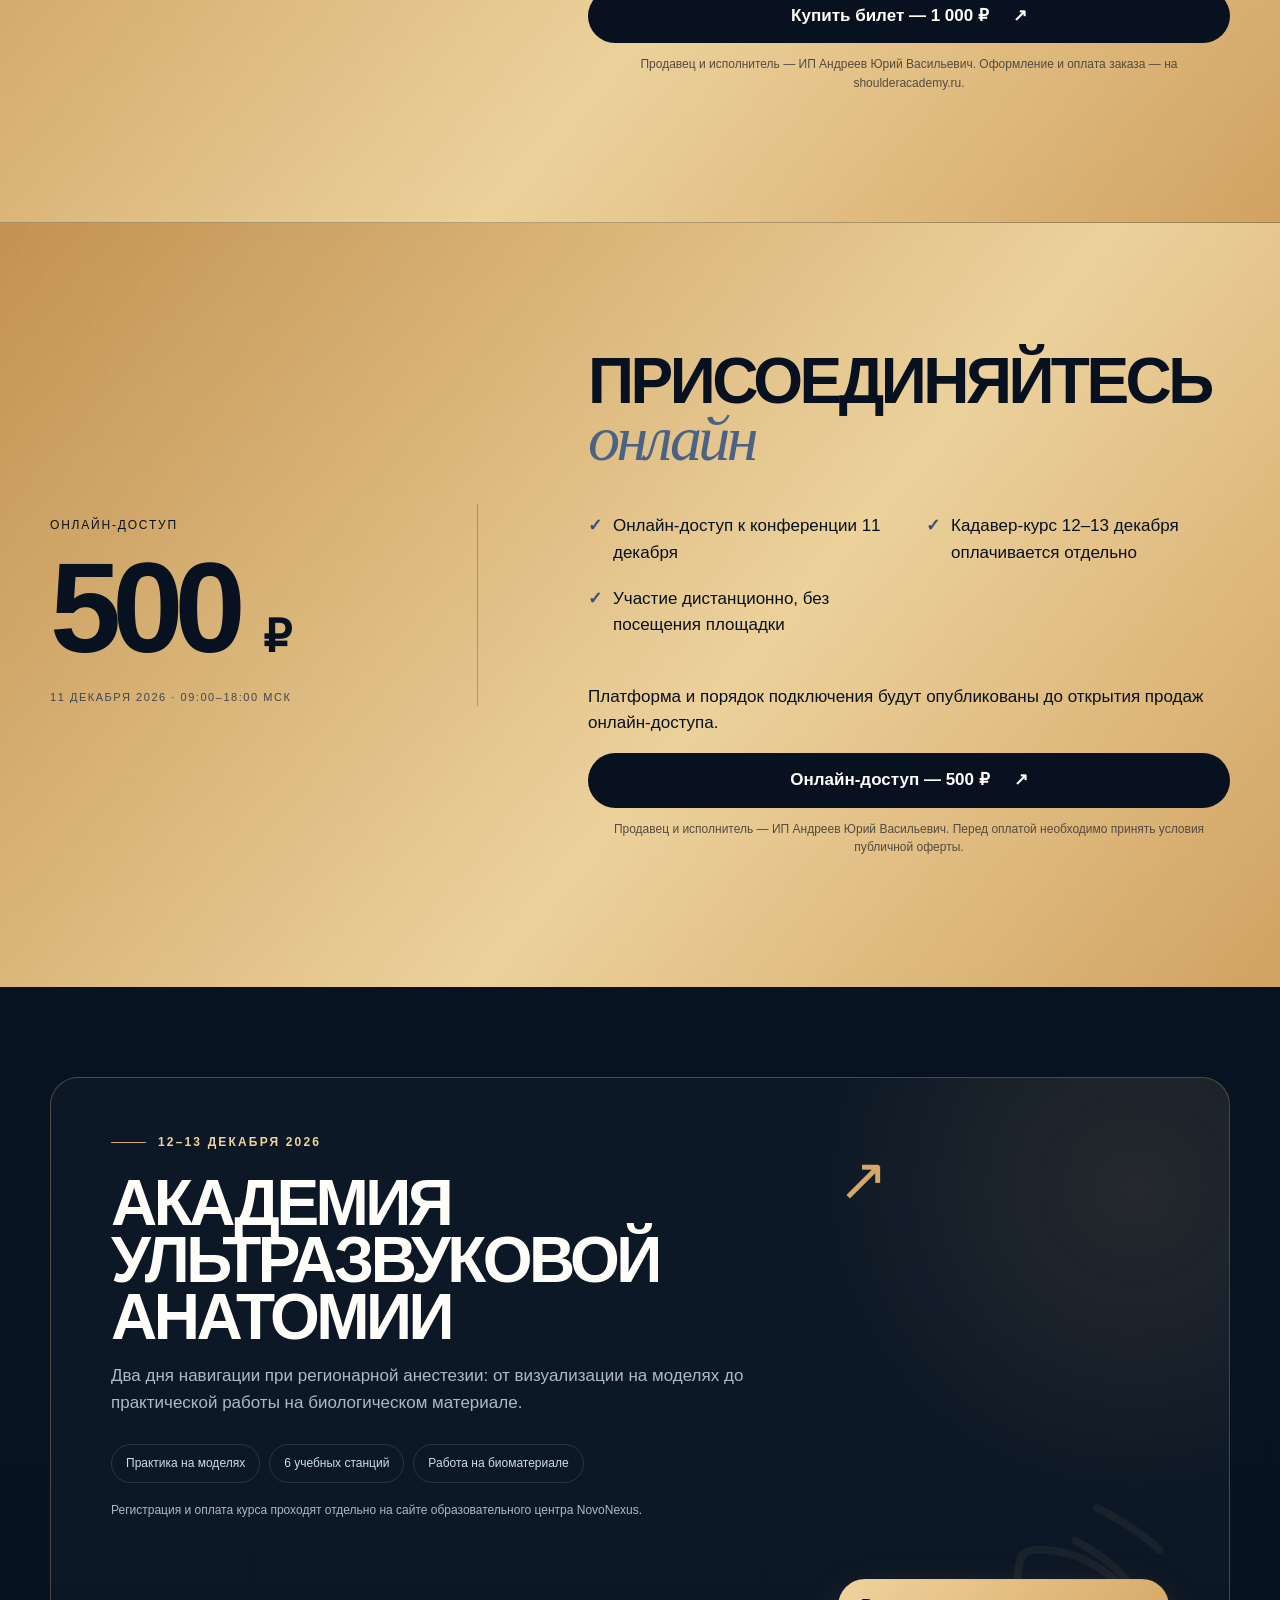
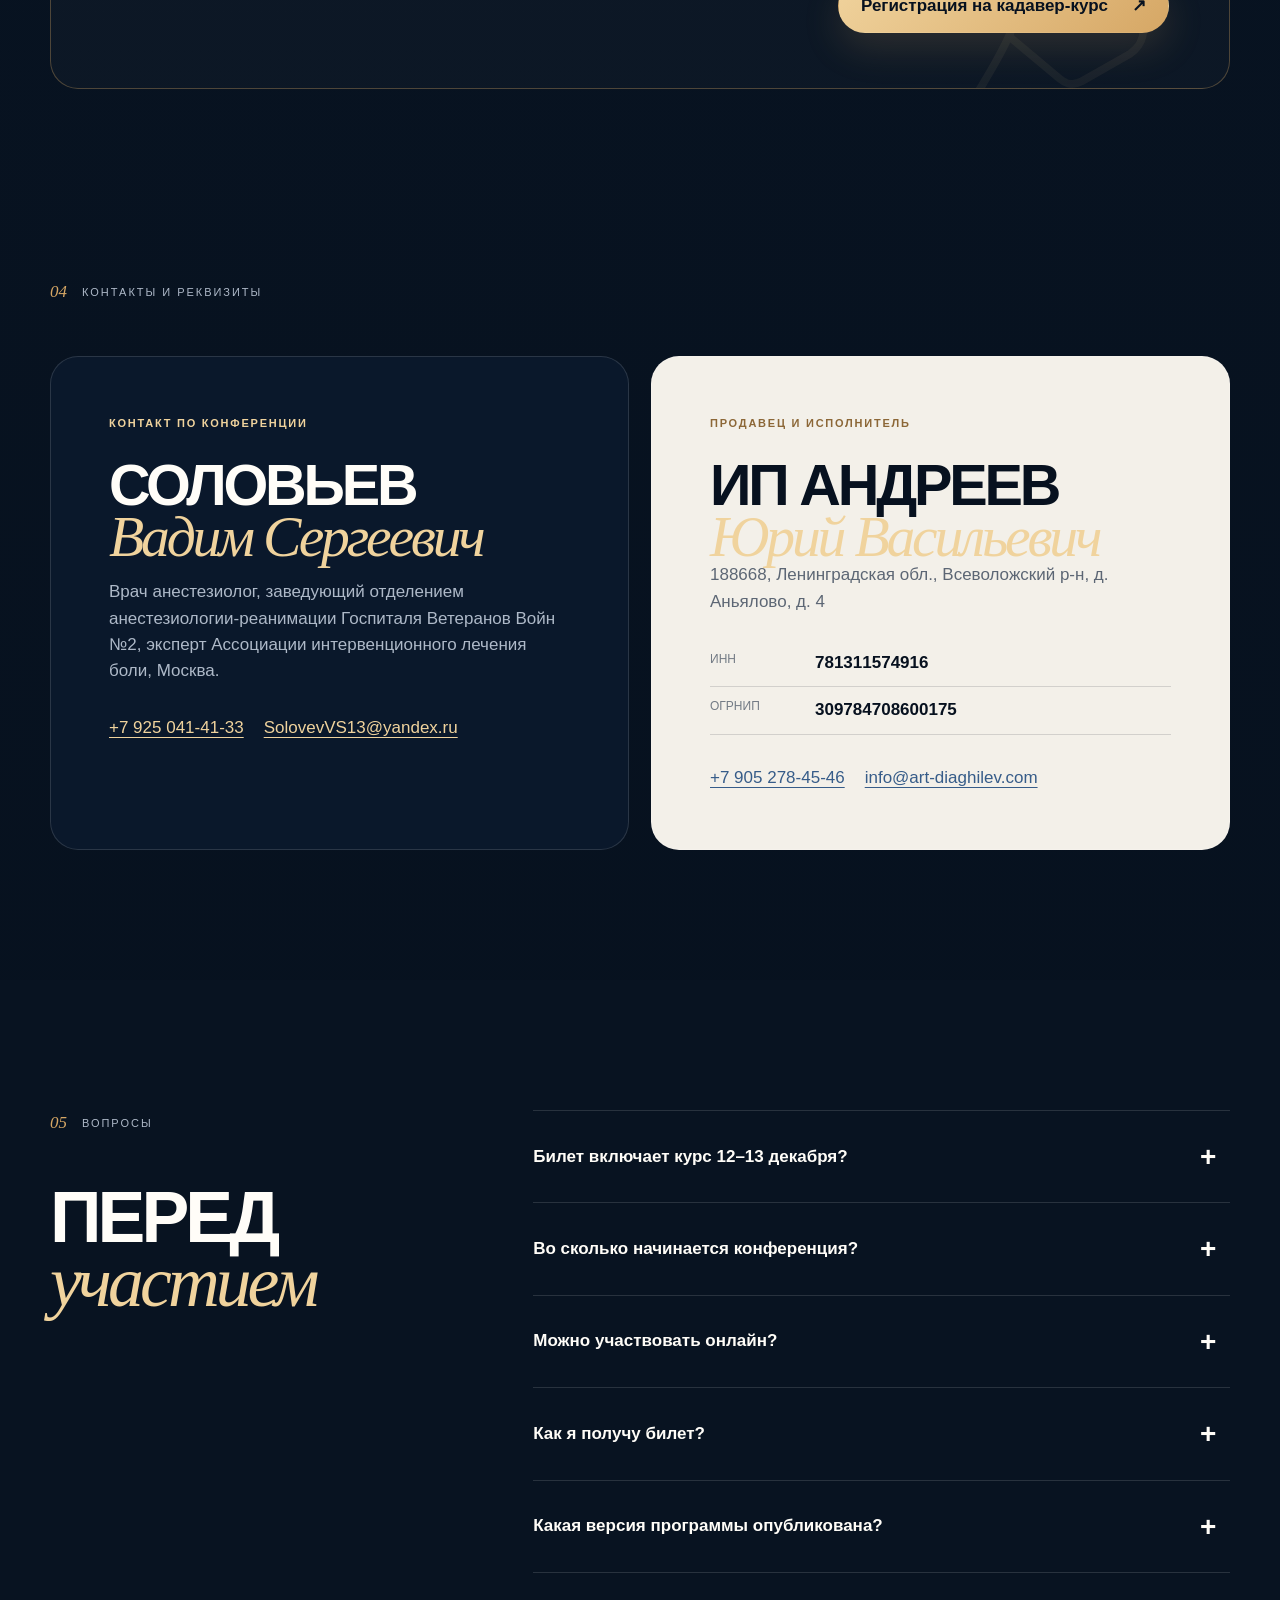
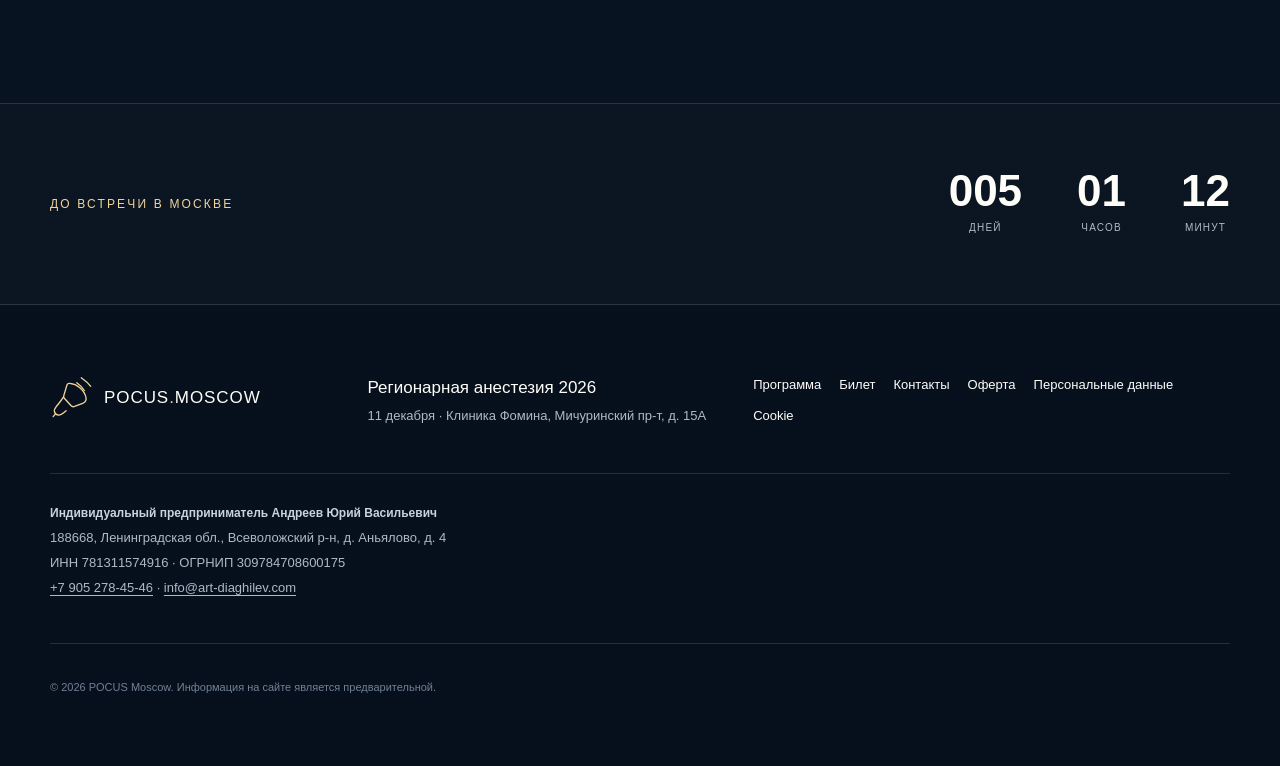
==== commit 27b5da32: "Update conference agenda from October 4 program" ====
--- a/index.html
+++ b/index.html
@@ -113,7 +113,7 @@
       <div class="shell signal-grid">
         <div><strong>125</strong><span>очных участников</span></div>
         <div><strong>09:00–18:00</strong><span>время проведения · МСК</span></div>
-        <div><strong>3</strong><span>научных блока</span></div>
+        <div><strong>8</strong><span>лекций и демонстраций</span></div>
       </div>
     </section>
 
@@ -151,55 +151,65 @@
 
     <section class="section program-section" id="program">
       <div class="shell">
-        <div class="section-kicker reveal"><span>02</span><p>Предварительная программа</p></div>
+        <div class="section-kicker reveal"><span>02</span><p>Программа конференции</p></div>
         <div class="section-heading reveal">
           <div><h2>От изображения<br><em>к точному вмешательству</em></h2></div>
-          <p>Программа находится на финальном согласовании. Темы и время отдельных выступлений могут быть уточнены.</p>
+          <p>Рабочая программа от 04.10.2026. 11 декабря, 09:00–18:00 МСК. Темы и время отдельных выступлений могут уточняться.</p>
         </div>
 
         <div class="agenda reveal">
-          <details open>
-            <summary><time>09:00–10:50</time><span><small>Открытие</small>Начало научной программы конференции</span><i>+</i></summary>
-            <div class="agenda-body">
-              <p>Время начала регистрации очных участников будет объявлено дополнительно.</p>
-              <p><b>09:00</b> Официальное открытие</p>
-              <p><b>09:20</b> Ключевая международная лекция</p>
-              <p><b>10:00</b> Открытая дискуссия: какие технологии меняют практику</p>
-            </div>
-          </details>
-          <details>
-            <summary><time>10:50–13:30</time><span><small>Блок 1</small>Регионарная анестезия без иллюзий</span><i>+</i></summary>
-            <div class="agenda-body">
-              <p>Motor-sparing блокады: новая парадигма или новое название старых методик?</p>
-              <p>Регионарная анестезия в fast-track и ERAS</p>
-              <p>Ультразвуковая анатомия против анатомических вариаций</p>
-              <p>Экспертные дебаты и вопросы аудитории</p>
-            </div>
-          </details>
-          <details>
-            <summary><time>13:30–15:25</time><span><small>Блок 2</small>Безопасность: то, о чем говорят после осложнения</span><i>+</i></summary>
-            <div class="agenda-body">
-              <p>Повреждение нерва: техника, давление, инъекция или анатомия?</p>
-              <p>LAST: готовы ли мы к осложнению вне операционной?</p>
-              <p>Регионарная анестезия и антикоагулянты</p>
-              <p>Клинический разбор: почему возникло осложнение</p>
-            </div>
-          </details>
-          <details>
-            <summary><time>15:25–17:00</time><span><small>Блок 3</small>Когда блокада не работает</span><i>+</i></summary>
-            <div class="agenda-body">
-              <p>Failed block: анатомия, техника или неправильный выбор метода?</p>
-              <p>Что видно на самом деле: разбираем изображение на экране УЗИ</p>
-              <p>Гидродиссекция и распространение раствора</p>
-              <p>Интерактивный разбор видеозаписей навигации</p>
-            </div>
-          </details>
-          <details>
-            <summary><time>17:00–18:00</time><span><small>Финал</small>Battle of Experts и итоги дня</span><i>+</i></summary>
-            <div class="agenda-body">
-              <p>Один пациент — три возможные блокады</p>
-              <p>Итоги конференции и организационный брифинг</p>
-            </div>
+          <details>
+            <summary><time>09:00–09:15</time><span><small>Открытие</small>Официальное открытие</span><i aria-hidden="true">+</i></summary>
+            <div class="agenda-body"><p>Начало конференции.</p></div>
+          </details>
+          <details>
+            <summary><time>09:15–09:50</time><span><small>Tolga Ergönenç · Лекция зарубежного спикера</small>Обезболивание с сохранением функции: как выбрать минимально достаточную регионарную блокаду.</span><i aria-hidden="true">+</i></summary>
+            <div class="agenda-body"><p>Function-Preserving Regional Analgesia: Choosing the Minimum Effective Block.</p></div>
+          </details>
+          <details>
+            <summary><time>09:50–10:30</time><span><small>Всеволод Лыхин · Лекция-демонстрация</small>ART OF ULTRASOUND-GUIDED NEURAXIAL ANESTHESIA</span><i aria-hidden="true">+</i></summary>
+            <div class="agenda-body"><p>Анатомия нейроаксиальных доступов, переход от трёхмерных анатомических взаимоотношений к ультразвуковому изображению, выбор позиции датчика и интерпретация ключевых ориентиров.</p></div>
+          </details>
+          <div class="agenda-static"><time>10:30–10:50</time><span><small>Перерыв</small>Кофе-брейк</span></div>
+          <details>
+            <summary><time>10:50–11:25</time><span><small>Amar Salti · Лекция зарубежного спикера</small>За пределами стандартных блокад: селективная регионарная анестезия операций со сложной иннервацией.</span><i aria-hidden="true">+</i></summary>
+            <div class="agenda-body"><p>Beyond Standard Blocks: Selective Regional Anesthesia for Surgery with Complex Innervation.</p></div>
+          </details>
+          <details>
+            <summary><time>11:25–12:05</time><span><small>Вадим Соловьев · Лекция-демонстрация</small>THE ART OF ULTRASOUND-GUIDED PERIPHERAL NERVE BLOCKS</span><i aria-hidden="true">+</i></summary>
+            <div class="agenda-body"><p>Анатомия периферических нервов, фасциальные пространства, анатомические варианты и связь между изображением на экране и траекторией иглы.</p></div>
+          </details>
+          <div class="agenda-static"><time>12:05–12:30</time><span><small>Дискуссия</small>«Что ультразвук показывает, а что мы должны достроить сами?»</span></div>
+          <div class="agenda-static"><time>12:30–13:15</time><span><small>Перерыв</small>Перерыв</span></div>
+          <details>
+            <summary><time>13:15–13:40</time><span><small>Елена Адиева · Лекция</small>Блокады нервов лица: анатомия, визуализация и клинические решения</span><i aria-hidden="true">+</i></summary>
+            <div class="agenda-body"><p>Акцент на сложной поверхностной анатомии лица, визуализации нервных ветвей, выборе доступа, распространении раствора и типичных ошибках.</p></div>
+          </details>
+          <div class="agenda-static"><time>13:40–14:00</time><span><small>Екатерина Кренева · Лекция</small>Современные регионарные методы анестезии у коморбидного пациента.</span></div>
+          <details>
+            <summary><time>14:00–14:40</time><span><small>Всеволод Лыхин · Лекция-демонстрация</small>ART OF ABDOMINAL WALL BLOCKS: FROM RECTUS SHEATH TO QLB</span><i aria-hidden="true">+</i></summary>
+            <div class="agenda-body"><p>Основные акценты: анатомия передней и латеральной брюшной стенки; фасциальные пространства и пути распространения раствора; сопоставление хирургической зоны с выбором блокады; ультразвуковая визуализация от Rectus Sheath Block до QLB; различия между анатомической схемой и реальным ультразвуковым изображением; практические ориентиры, глубина и безопасная траектория иглы; причины неудач и неправильного распространения раствора.</p></div>
+          </details>
+          <details>
+            <summary><time>14:40–15:10</time><span><small>Felice Occhigrossi · Лекция зарубежного спикера</small>Суставные ветви вместо ствола нерва: прицельные блокады и денервация при хронической боли в плече</span><i aria-hidden="true">+</i></summary>
+            <div class="agenda-body"><p>Articular Branches Instead of the Nerve Trunk: Targeted Blocks and Denervation for Chronic Shoulder Pain</p></div>
+          </details>
+          <div class="agenda-static"><time>15:10–15:25</time><span><small>Перерыв</small>Перерыв</span></div>
+          <details>
+            <summary><time>15:25–16:10</time><span><small>Интерактивный экспертный блок</small>Безопасность регионарной анестезии</span><i aria-hidden="true">+</i></summary>
+            <div class="agenda-body"><p>Повреждение нерва: техника, давление, инъекция или анатомия; LAST: готовы ли мы к осложнению вне операционной; регионарная анестезия и антикоагулянты; клинический разбор осложнения; обсуждение решений вместе с аудиторией.</p></div>
+          </details>
+          <details>
+            <summary><time>16:10–17:00</time><span><small>FAILED BLOCK · Интерактивный разбор</small>Когда блокада не работает: анатомия, техника или неправильный выбор метода?</span><i aria-hidden="true">+</i></summary>
+            <div class="agenda-body"><p>Что действительно видно на экране УЗИ; почему раствор распространяется не так, как ожидалось; гидродиссекция и фасциальные плоскости; разбор видеозаписей; алгоритм действий после неудачной блокады.</p></div>
+          </details>
+          <details>
+            <summary><time>17:00–17:40</time><span><small>BATTLE OF EXPERTS</small>Один пациент — три возможные блокады</span><i aria-hidden="true">+</i></summary>
+            <div class="agenda-body"><p>Эксперты предлагают собственную стратегию: какую блокаду выбрать; какие структуры искать; как расположить датчик; куда направить иглу; какие риски учитывать; что делать при неудаче.</p></div>
+          </details>
+          <details>
+            <summary><time>17:40–18:00</time><span><small>Завершение</small>Итоги конференции</span><i aria-hidden="true">+</i></summary>
+            <div class="agenda-body"><p>Ключевые выводы дня, вопросы аудитории и организационный брифинг.</p></div>
           </details>
         </div>
       </div>
@@ -318,7 +328,7 @@
           <details><summary>Во сколько начинается конференция?<i>+</i></summary><p>Конференция проходит 11 декабря 2026 года с 09:00 до 18:00 по московскому времени. Время начала регистрации очных участников будет объявлено дополнительно.</p></details>
           <details><summary>Можно участвовать онлайн?<i>+</i></summary><p>Да, стоимость онлайн-доступа — 500 ₽. Он не включает посещение площадки. Платформа и порядок подключения будут опубликованы до открытия продаж онлайн-доступа.</p></details>
           <details><summary>Как я получу билет?<i>+</i></summary><p>После подключения оплаты участник получит чек продавца и отдельный именной электронный билет с уникальным номером и QR-кодом.</p></details>
-          <details><summary>Программа окончательная?<i>+</i></summary><p>Нет, сейчас опубликована предварительная структура дня. Темы и тайминг могут быть уточнены научным комитетом.</p></details>
+          <details><summary>Какая версия программы опубликована?<i>+</i></summary><p>На сайте размещена рабочая программа от 4 октября 2026 года с расписанием, темами и именами спикеров. Темы и время отдельных выступлений могут уточняться.</p></details>
         </div>
       </div>
     </section>
--- a/styles.css
+++ b/styles.css
@@ -135,7 +135,11 @@
 .section-heading p { margin: 0; color: #657081; }
 .program-section em { color: #4776a9; }
 .agenda { border-top: 1px solid rgba(7,17,31,.22); }
-.agenda details { border-bottom: 1px solid rgba(7,17,31,.22); }
+.agenda details, .agenda-static { border-bottom: 1px solid rgba(7,17,31,.22); }
+.agenda-static { display: grid; grid-template-columns: 180px 1fr 32px; gap: 24px; align-items: center; padding: 28px 0; }
+.agenda-static time { font-size: 14px; color: #5b6675; font-variant-numeric: tabular-nums; }
+.agenda-static span { font-size: 22px; font-weight: 750; }
+.agenda-static small { display: block; margin-bottom: 5px; color: #94713d; font-size: 10px; text-transform: uppercase; letter-spacing: .16em; }
 .agenda summary { list-style: none; display: grid; grid-template-columns: 180px 1fr 32px; gap: 24px; align-items: center; padding: 28px 0; cursor: pointer; }
 .agenda summary::-webkit-details-marker { display: none; }
 .agenda summary time { font-size: 14px; color: #5b6675; font-variant-numeric: tabular-nums; }
@@ -327,6 +331,8 @@
   .principles p { grid-column: 2; }
   .section-heading { margin-bottom: 45px; }
   .agenda summary { grid-template-columns: 1fr 24px; gap: 14px; }
+  .agenda-static { grid-template-columns: 1fr; gap: 14px; }
+  .agenda-static span { font-size: 18px; }
   .agenda summary time { grid-column: 1 / -1; }
   .agenda summary span { font-size: 18px; }
   .agenda-body { padding: 0 0 22px; font-size: 14px; }
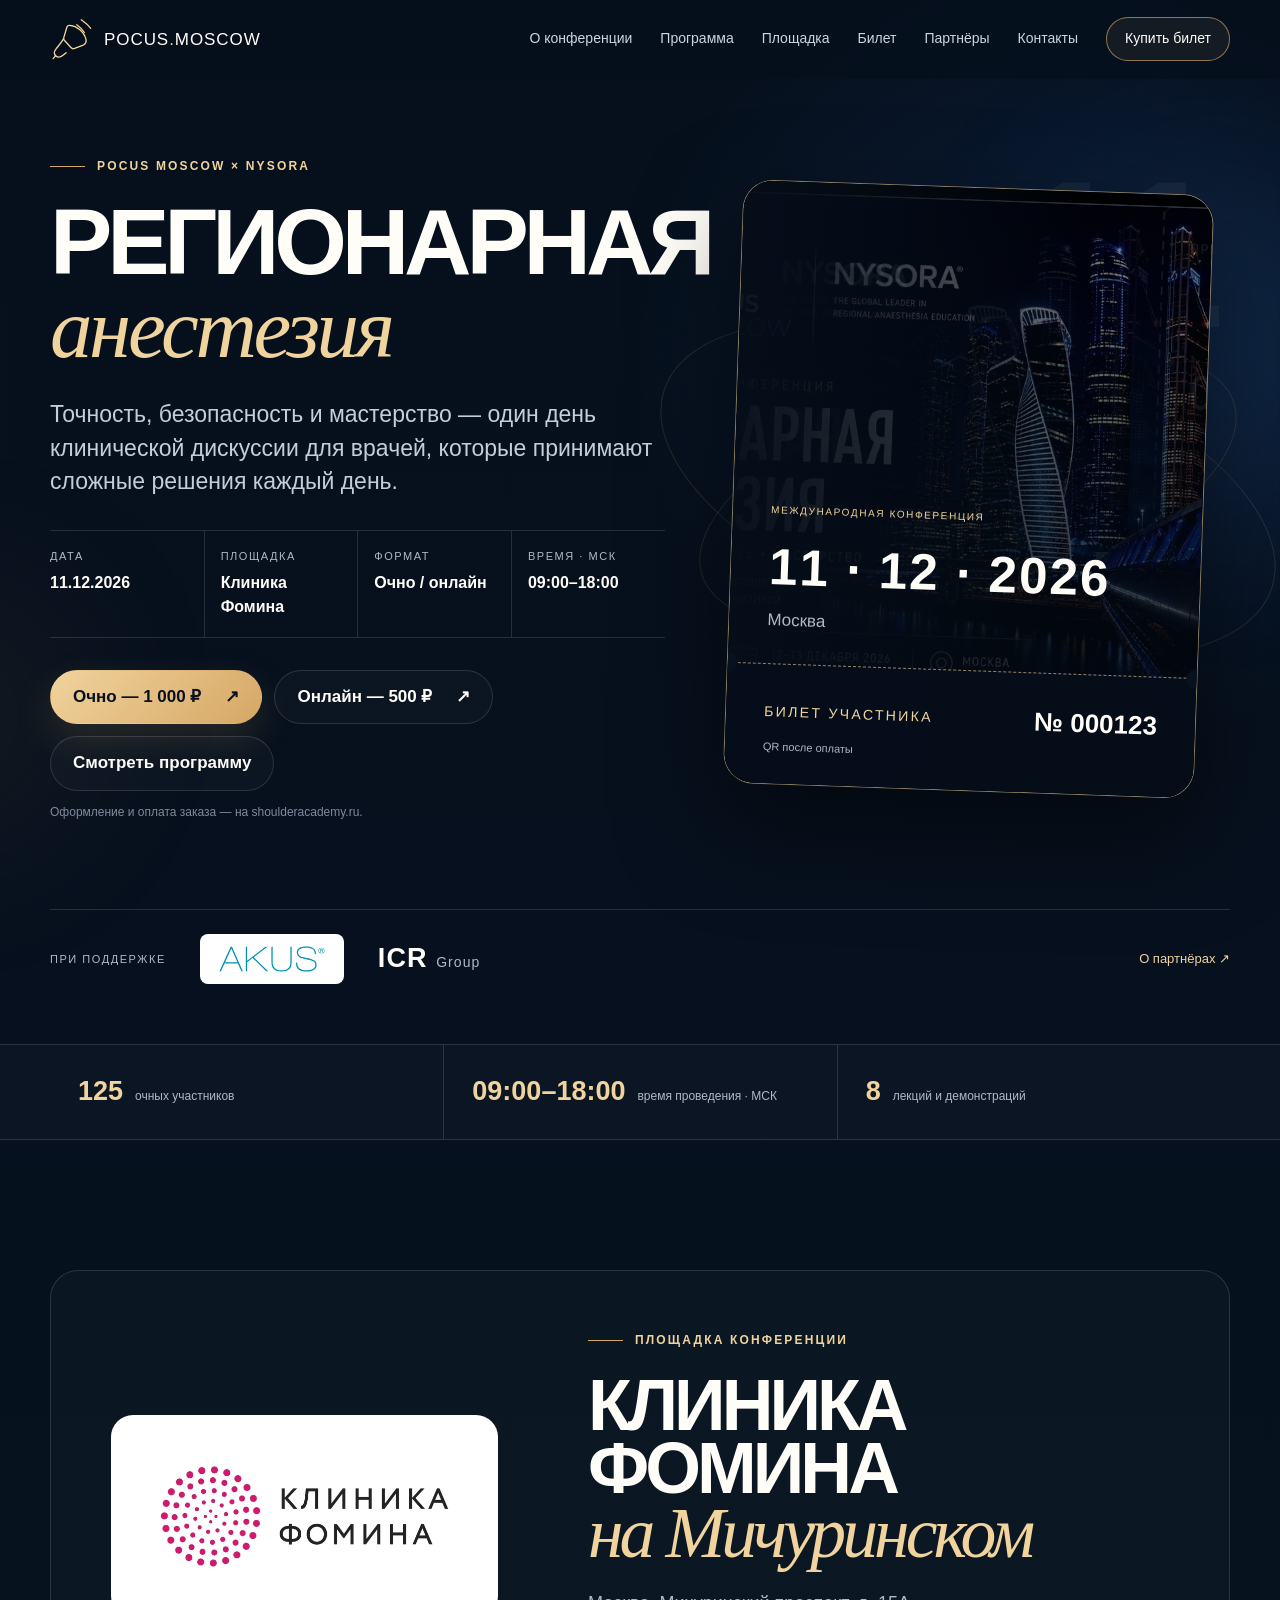
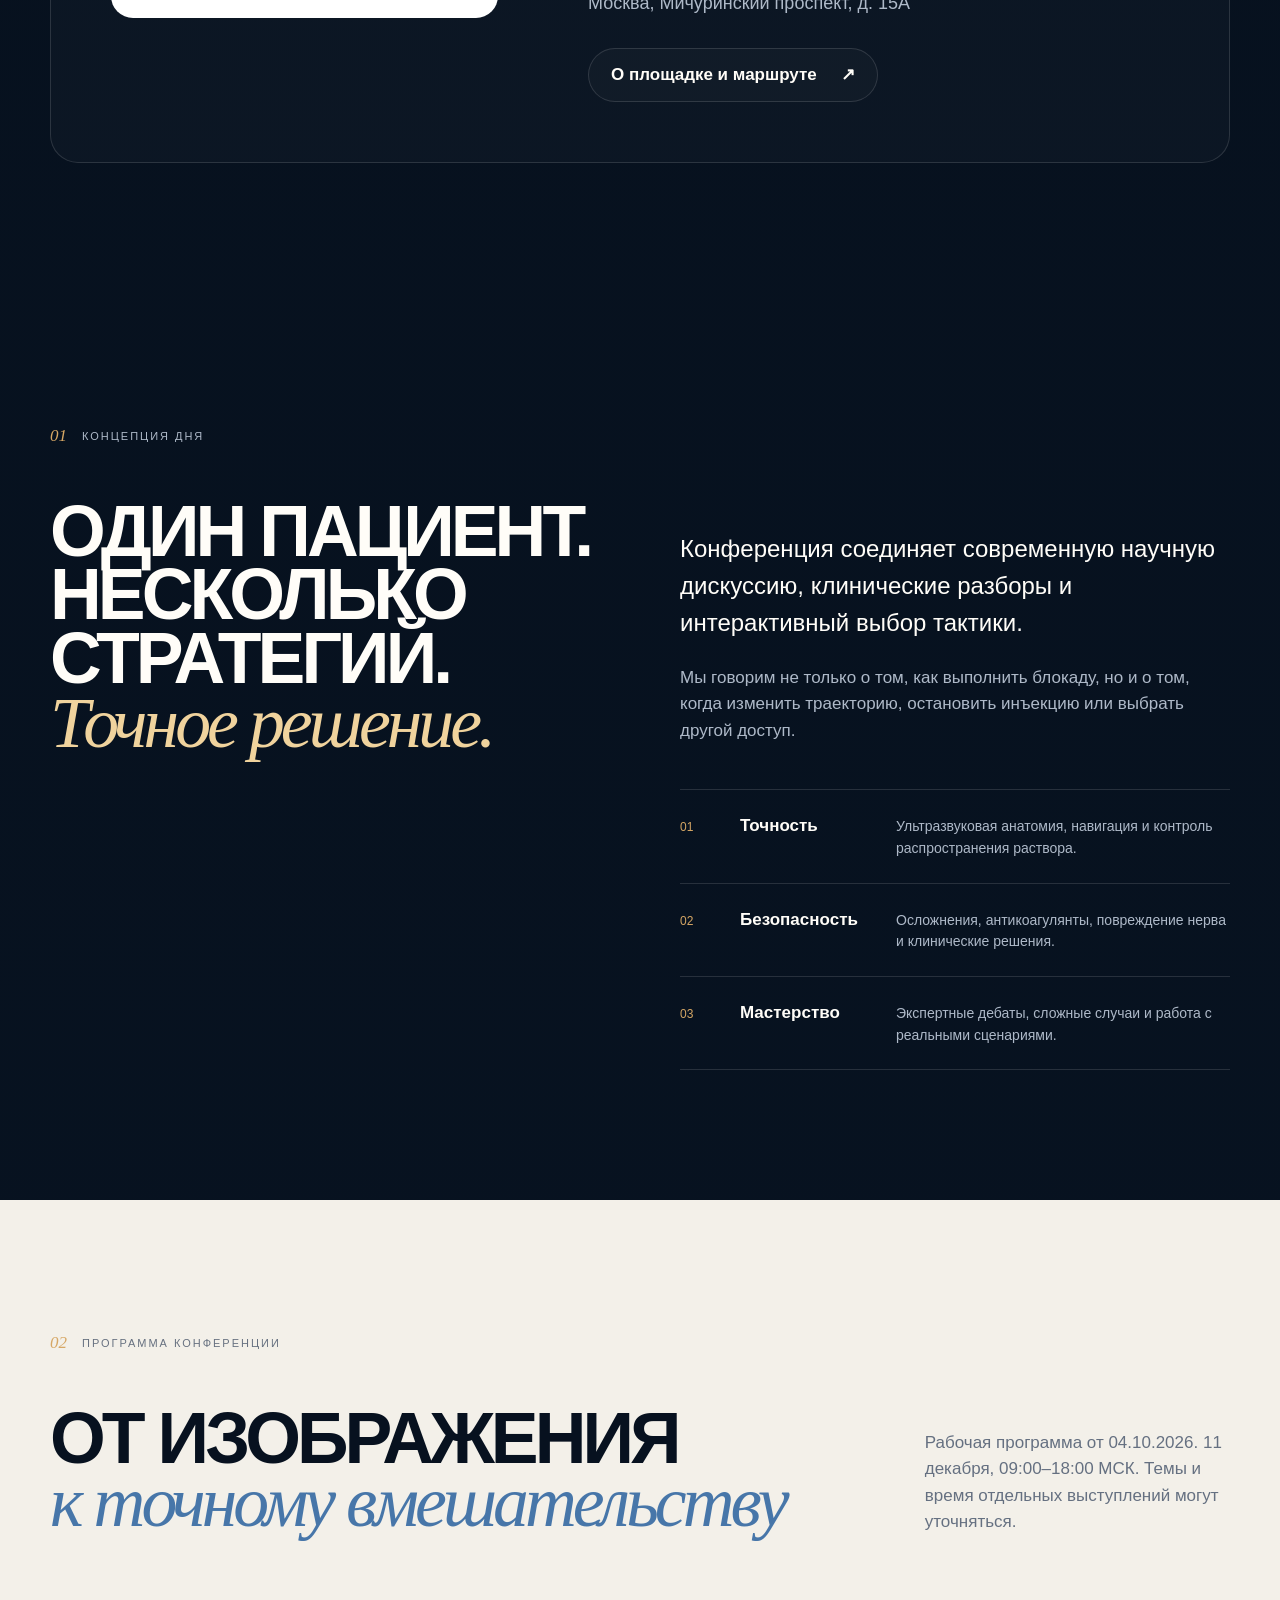
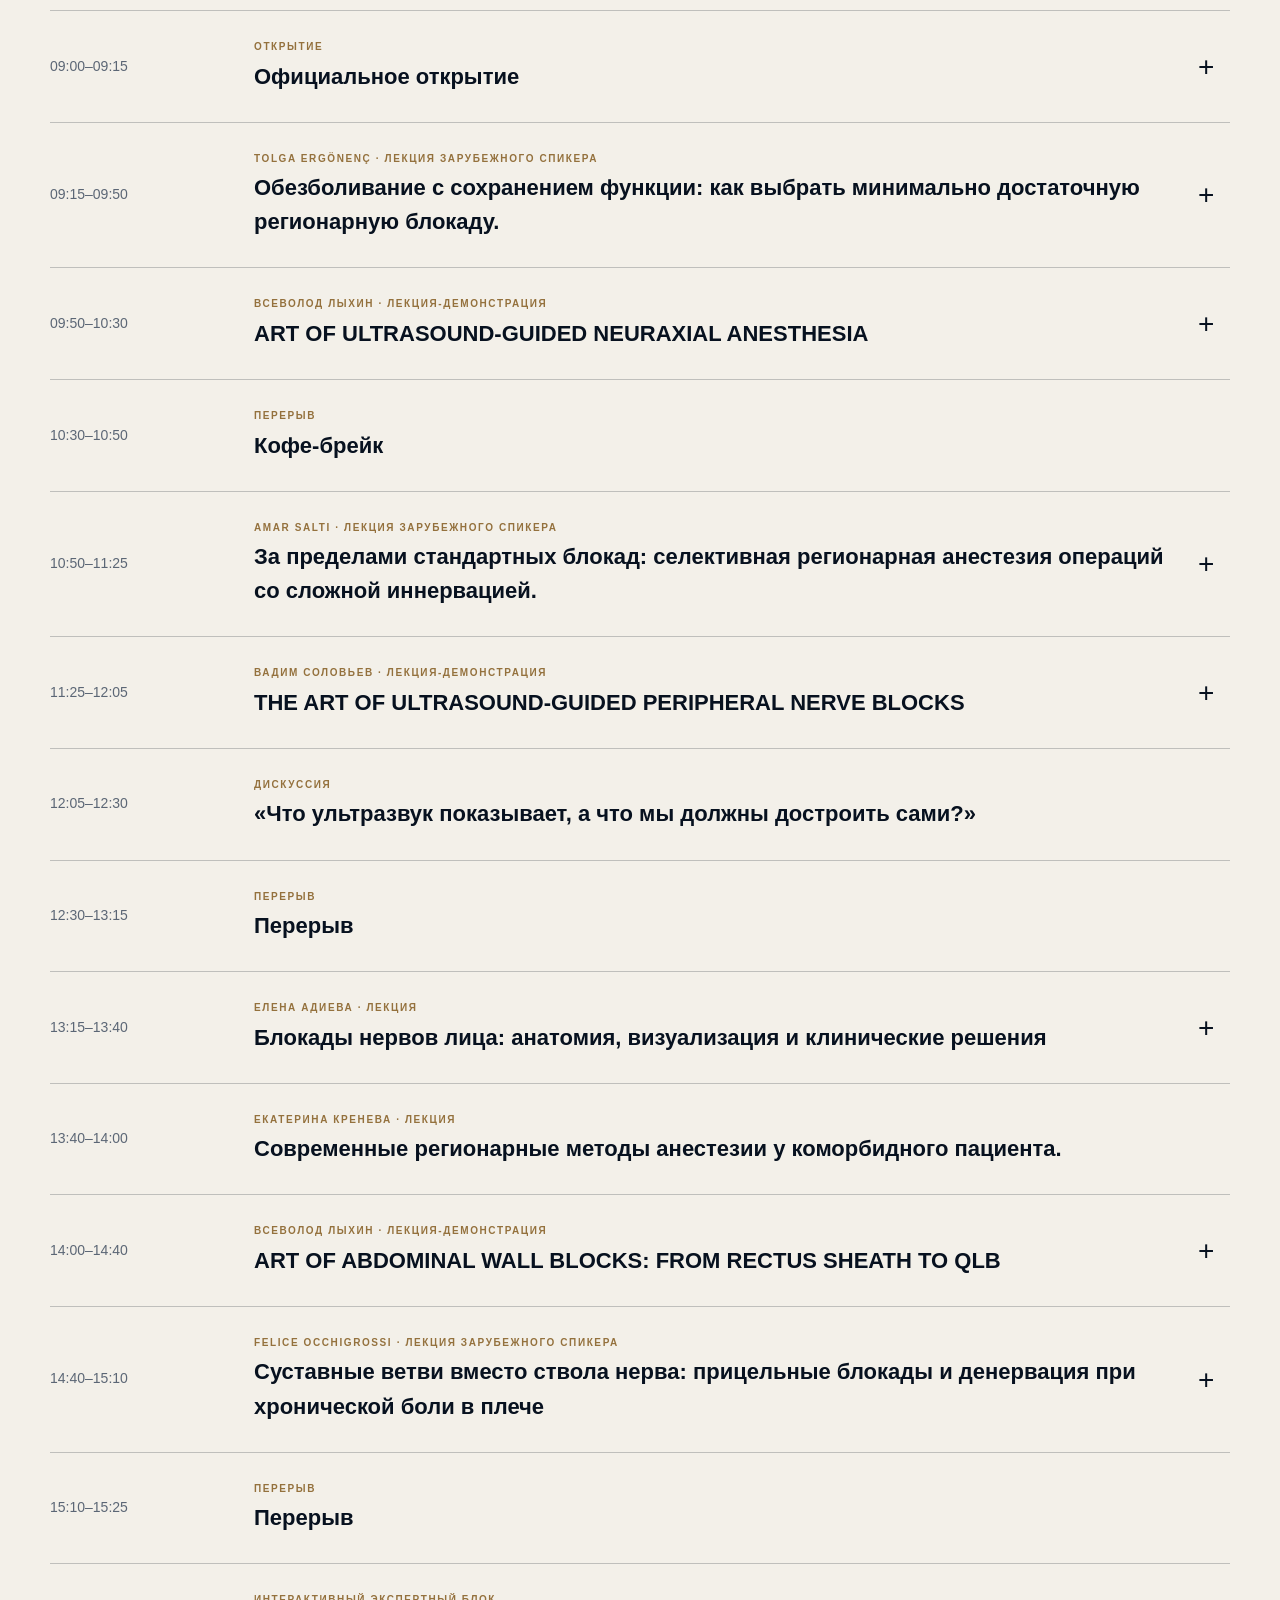
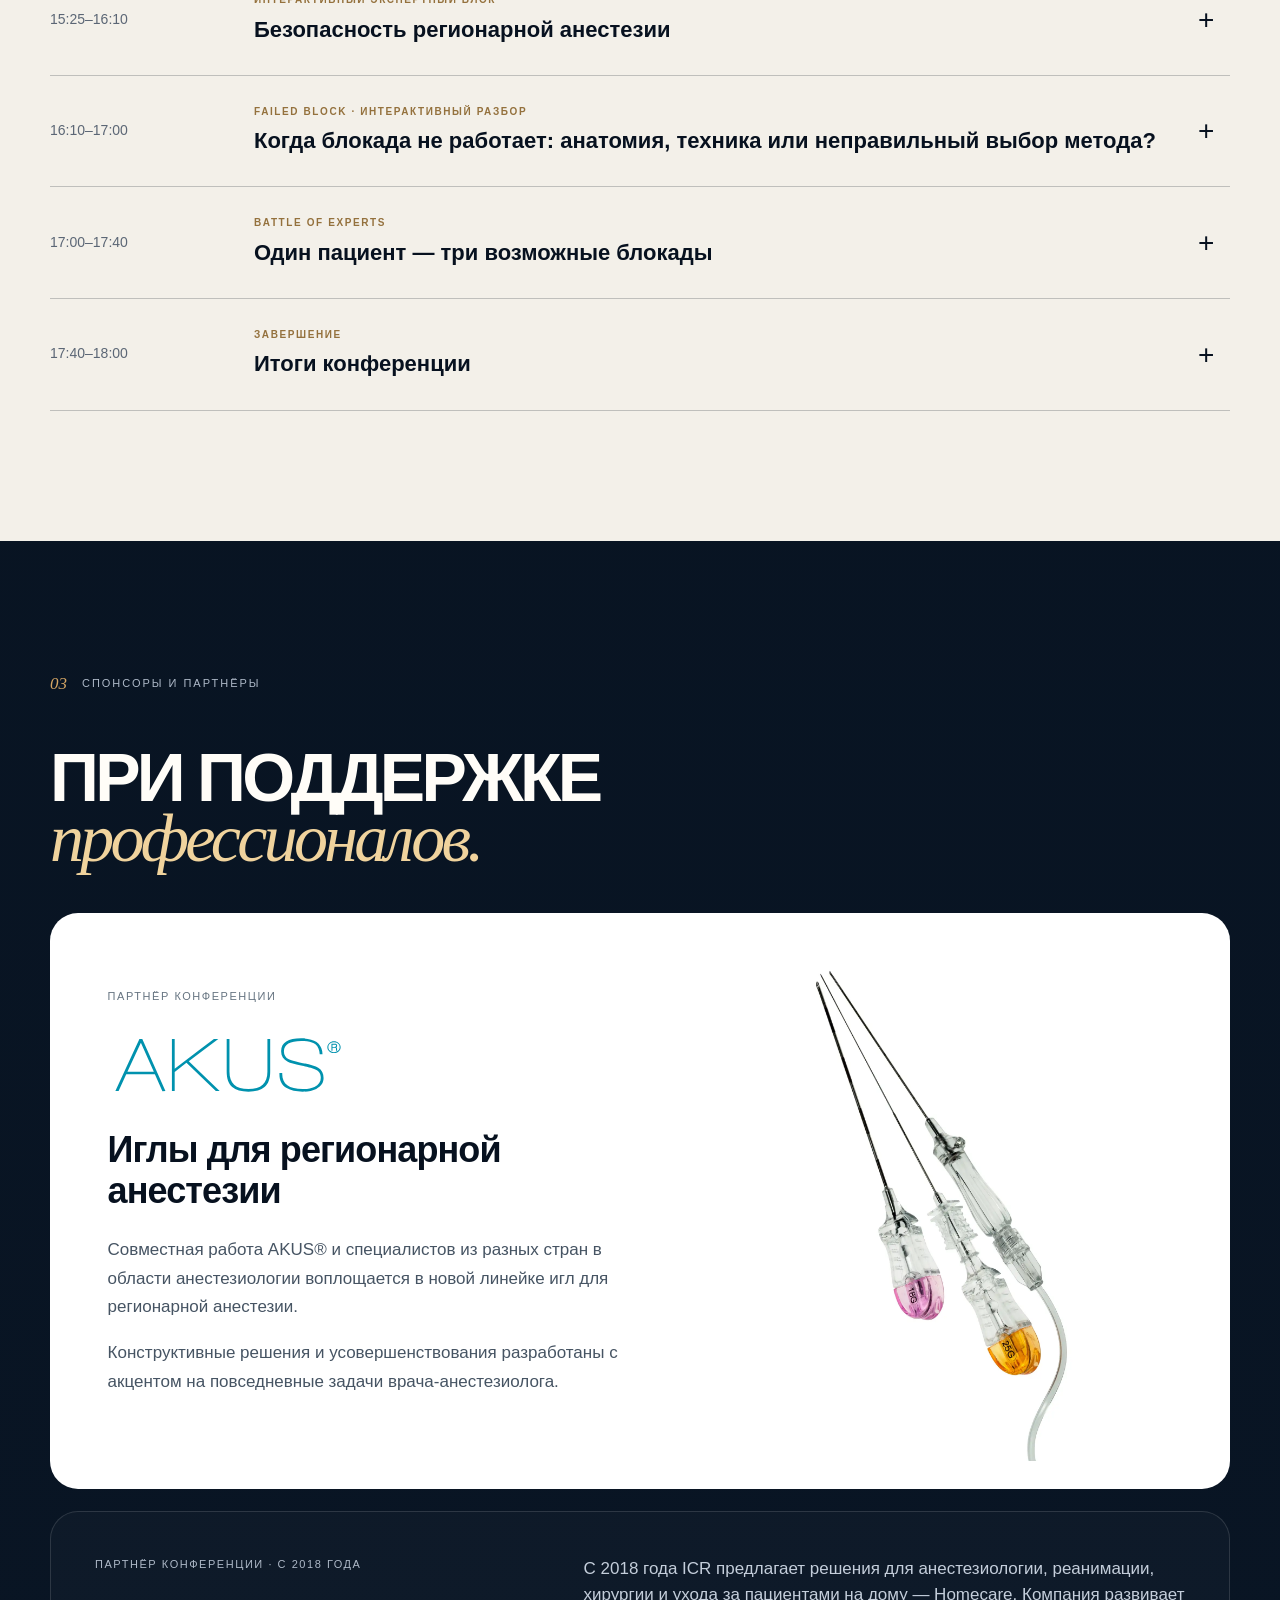
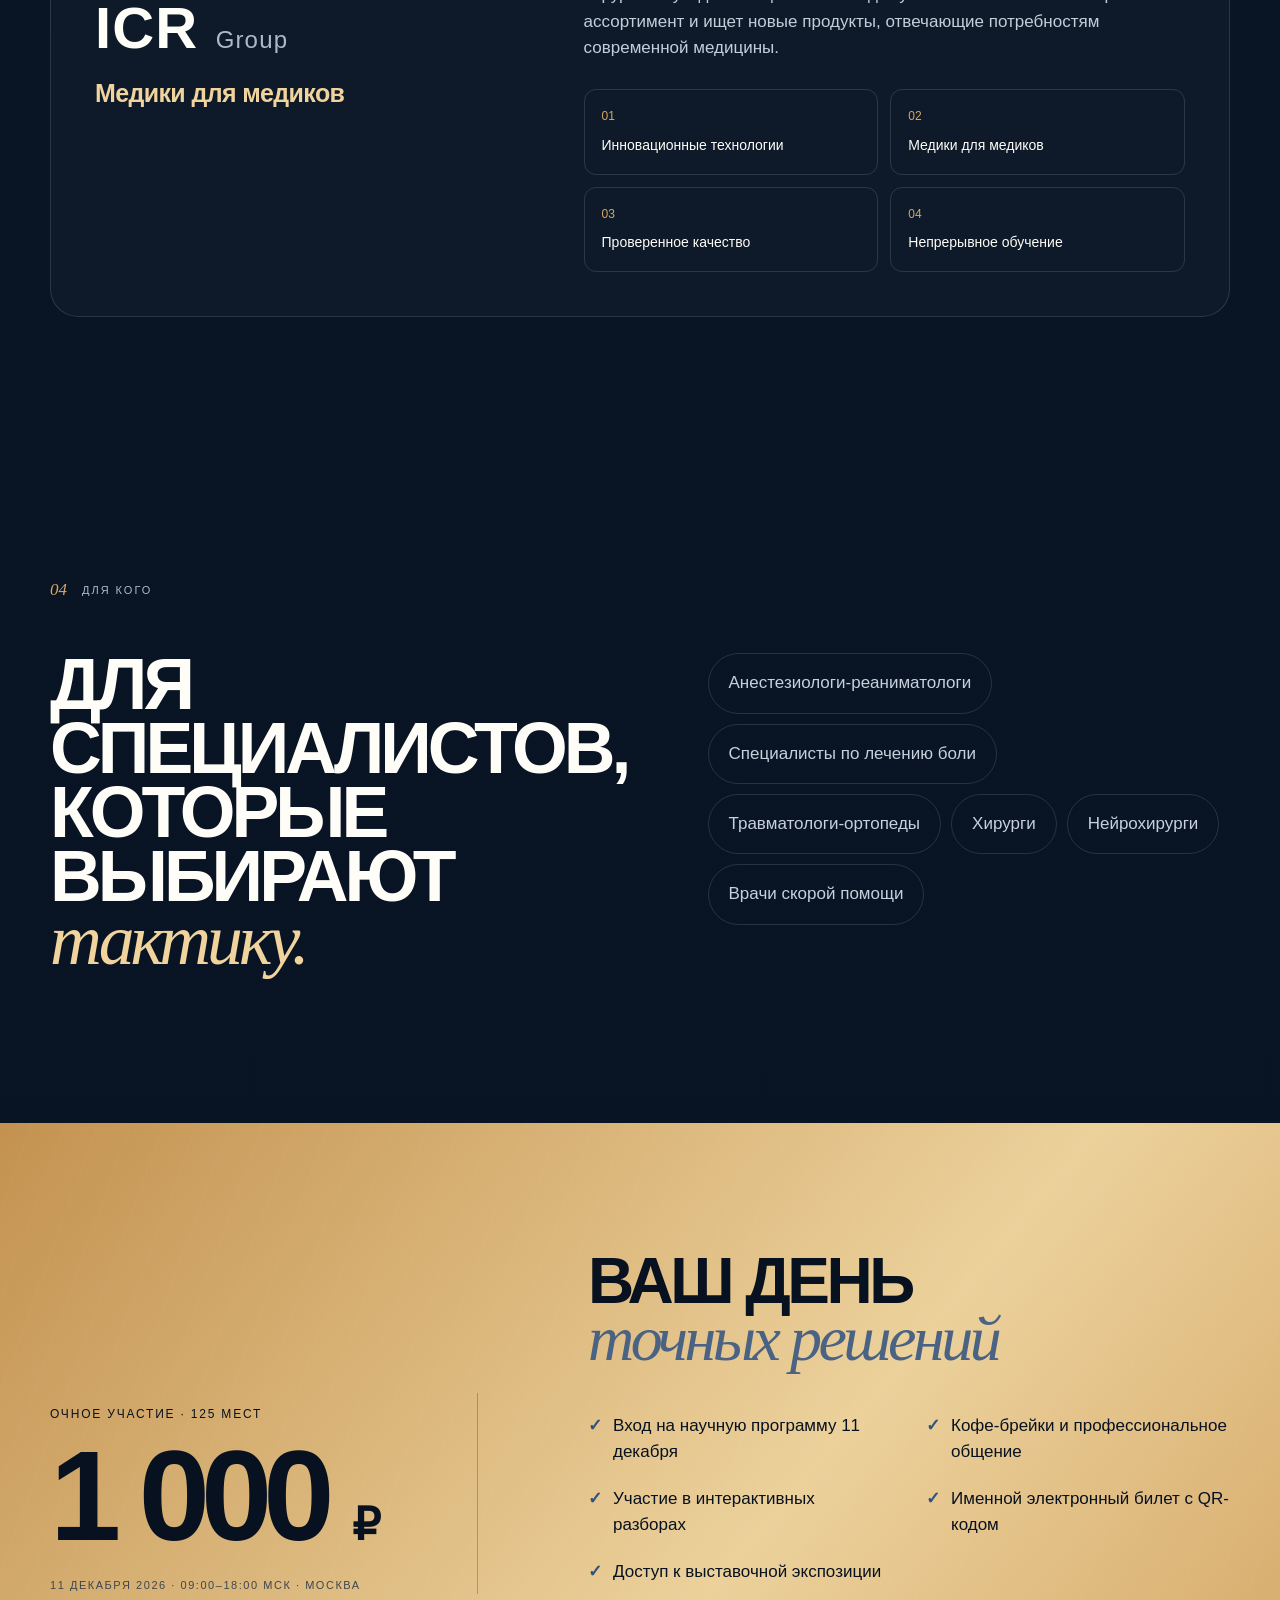
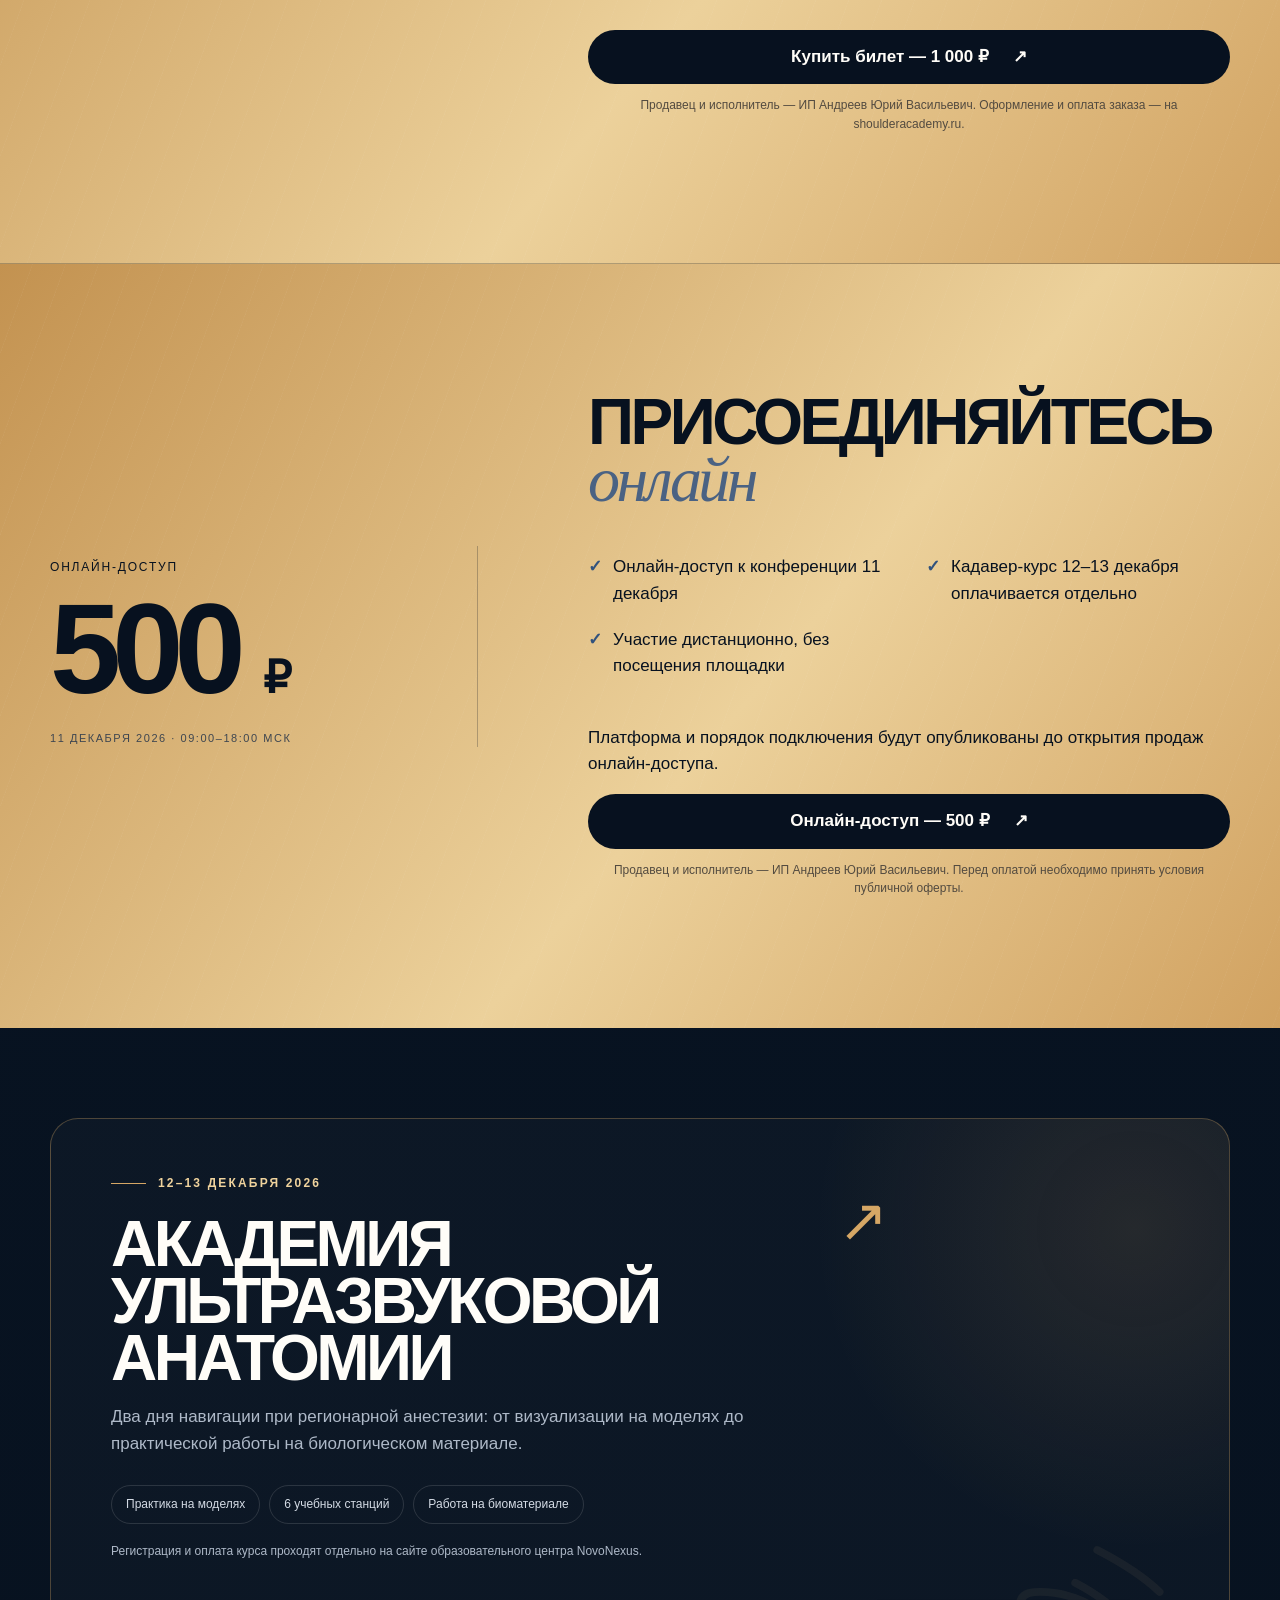
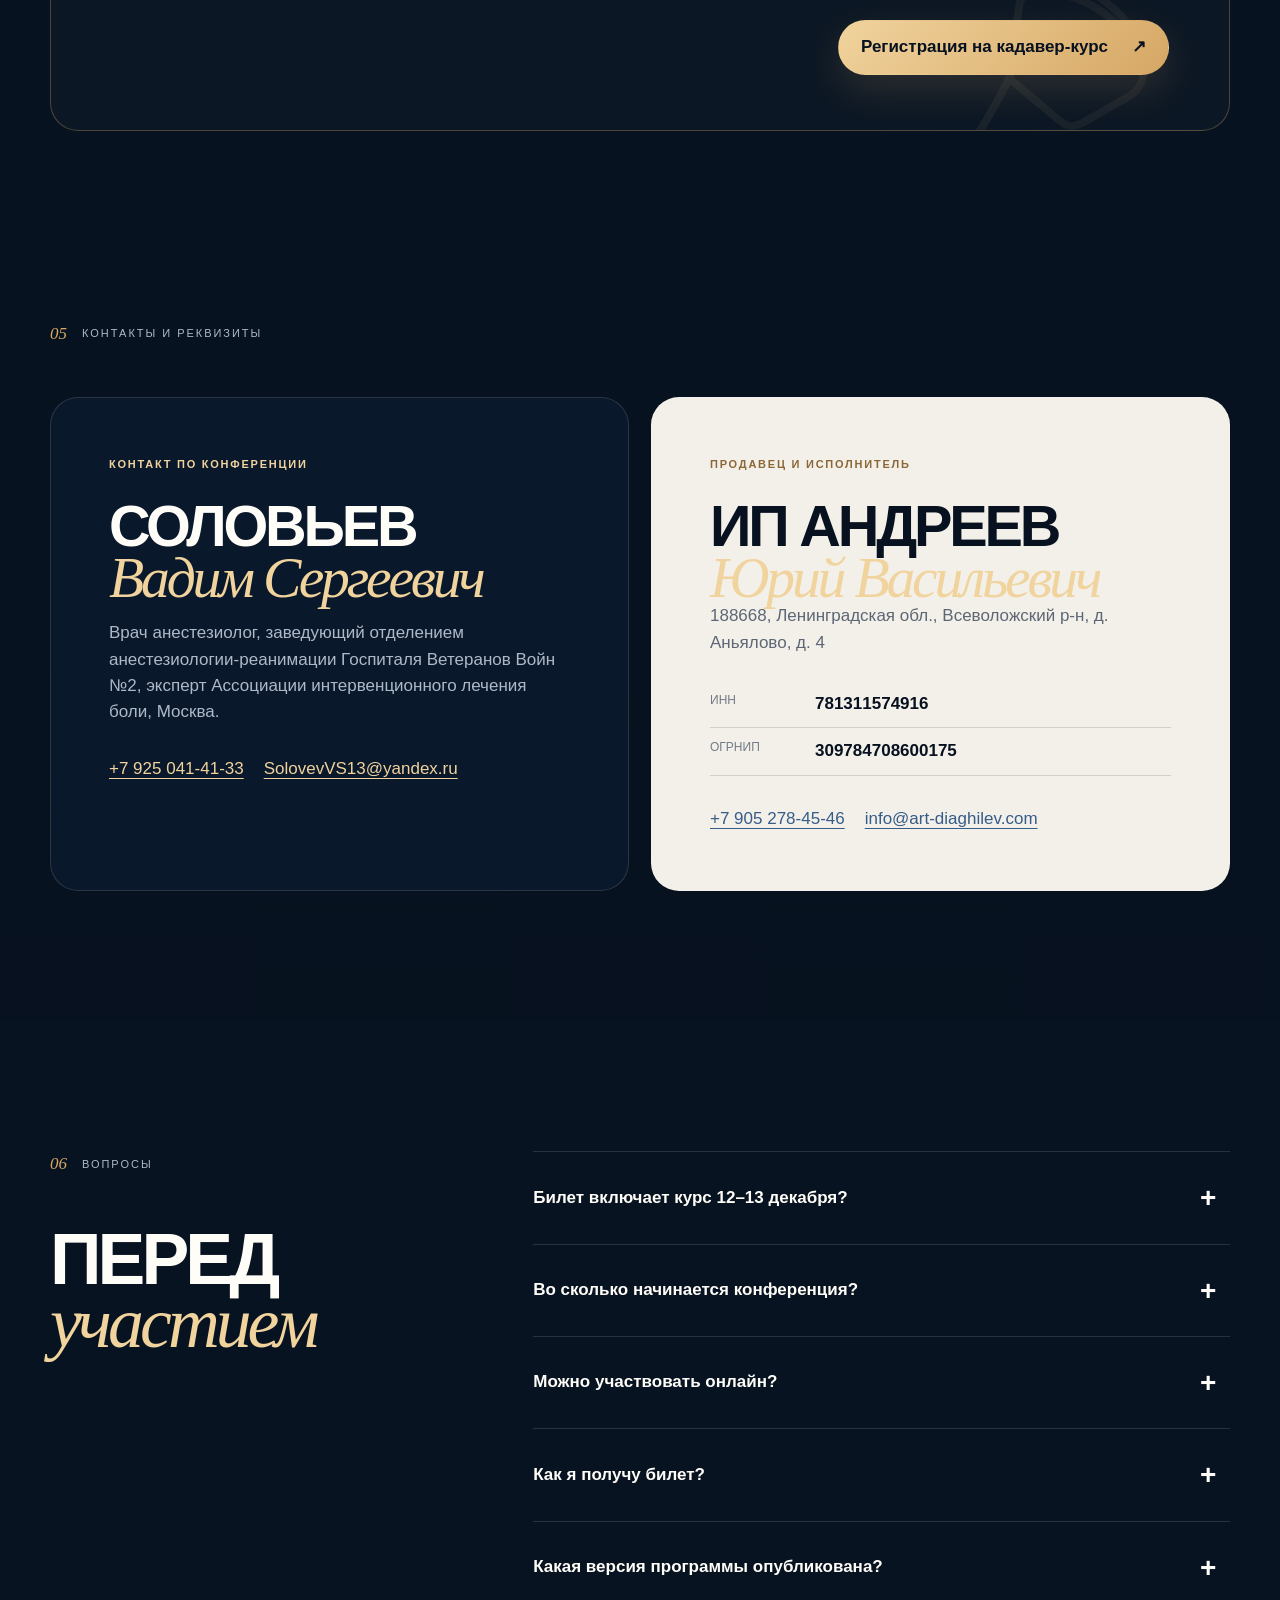
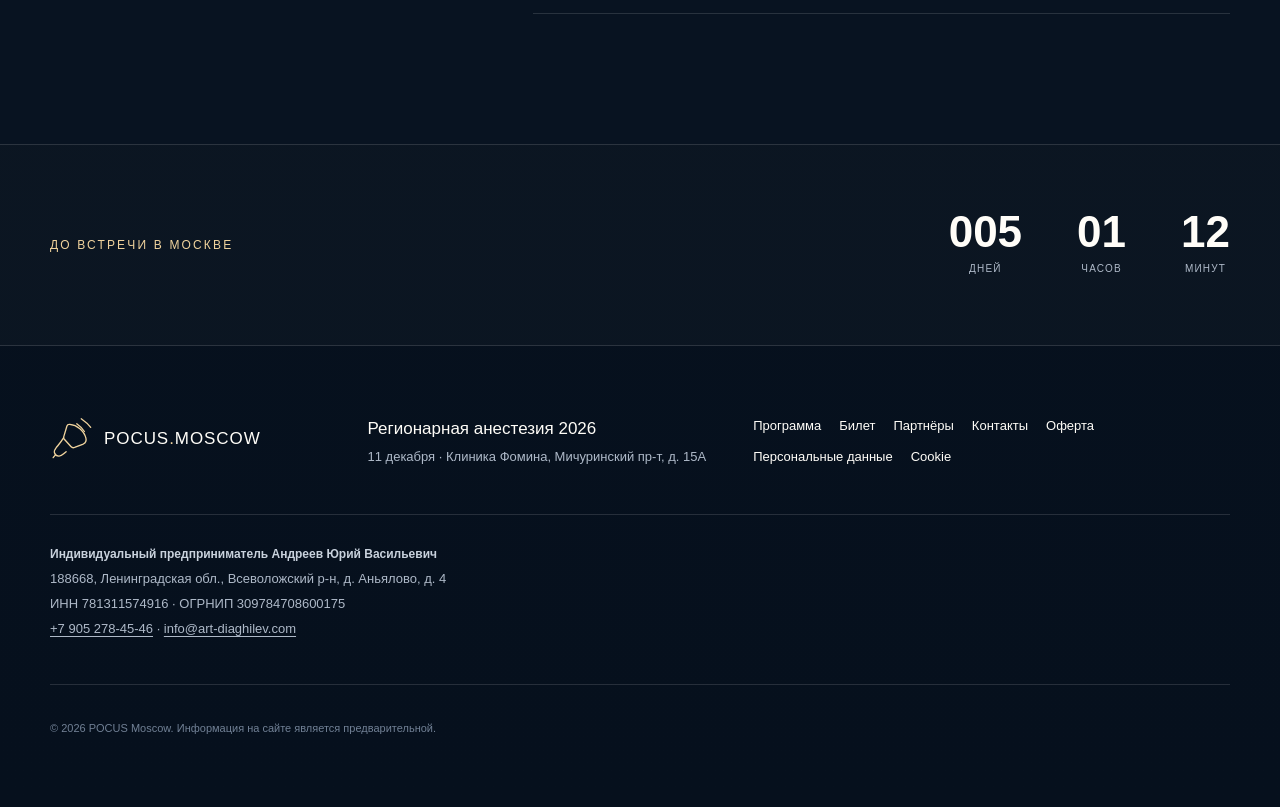
==== commit 0f734ddd: "Add AKUS and ICR partner sections and navigation" ====
--- a/index.html
+++ b/index.html
@@ -54,6 +54,7 @@
         <a href="#program">Программа</a>
         <a href="#venue">Площадка</a>
         <a href="#ticket">Билет</a>
+        <a href="#partners">Партнёры</a>
         <a href="#contacts">Контакты</a>
         <button class="nav-cta js-open-ticket" type="button">Купить билет</button>
       </nav>
@@ -109,6 +110,13 @@
       </div>
     </section>
 
+    <aside class="supporters-strip shell" aria-label="Партнёры конференции">
+      <span>При поддержке</span>
+      <a href="#partners" class="supporter-logo" aria-label="AKUS — о партнёре"><img src="assets/akus-logo.svg" width="261" height="74" alt="AKUS®"></a>
+      <a href="#icr" class="supporter-icr">ICR <small>Group</small></a>
+      <a href="#partners" class="supporters-more">О партнёрах <span aria-hidden="true">↗</span></a>
+    </aside>
+
     <section class="signal-bar" aria-label="Параметры конференции">
       <div class="shell signal-grid">
         <div><strong>125</strong><span>очных участников</span></div>
@@ -215,8 +223,39 @@
       </div>
     </section>
 
+    <section class="section shell partners-section" id="partners" aria-labelledby="partners-heading">
+      <div class="section-kicker"><span>03</span><p>Спонсоры и партнёры</p></div>
+      <h2 id="partners-heading">При поддержке<br><em>профессионалов.</em></h2>
+      <article class="akus-card" aria-labelledby="akus-heading">
+        <div class="akus-copy">
+          <p class="partner-label">Партнёр конференции</p>
+          <img class="akus-brand" src="assets/akus-logo.svg" width="261" height="74" alt="AKUS®" loading="lazy">
+          <h3 id="akus-heading">Иглы для регионарной анестезии</h3>
+          <p>Совместная работа AKUS® и специалистов из разных стран в области анестезиологии воплощается в новой линейке игл для регионарной анестезии.</p>
+          <p>Конструктивные решения и усовершенствования разработаны с акцентом на повседневные задачи врача-анестезиолога.</p>
+        </div>
+        <div class="akus-product"><img src="assets/akus-needles.webp" width="1290" height="1920" loading="lazy" decoding="async" alt="Иглы AKUS для регионарной анестезии"></div>
+      </article>
+      <article class="icr-card" id="icr" aria-labelledby="icr-heading">
+        <div class="icr-intro">
+          <p class="partner-label">Партнёр конференции · С 2018 года</p>
+          <p class="icr-name">ICR <span>Group</span></p>
+          <h3 id="icr-heading">Медики для медиков</h3>
+        </div>
+        <div class="icr-copy">
+          <p>С 2018 года ICR предлагает решения для анестезиологии, реанимации, хирургии и ухода за пациентами на дому — Homecare. Компания развивает ассортимент и ищет новые продукты, отвечающие потребностям современной медицины.</p>
+          <ul class="icr-principles" aria-label="Принципы ICR Group">
+            <li><span>01</span>Инновационные технологии</li>
+            <li><span>02</span>Медики для медиков</li>
+            <li><span>03</span>Проверенное качество</li>
+            <li><span>04</span>Непрерывное обучение</li>
+          </ul>
+        </div>
+      </article>
+    </section>
+
     <section class="section shell audience-section" id="audience">
-      <div class="section-kicker reveal"><span>03</span><p>Для кого</p></div>
+      <div class="section-kicker reveal"><span>04</span><p>Для кого</p></div>
       <div class="audience-grid">
         <div class="reveal"><h2>Для специалистов,<br>которые выбирают<br><em>тактику.</em></h2></div>
         <div class="roles reveal">
@@ -293,7 +332,7 @@
     </section>
 
     <section class="section shell contacts-section" id="contacts">
-      <div class="section-kicker reveal"><span>04</span><p>Контакты и реквизиты</p></div>
+      <div class="section-kicker reveal"><span>05</span><p>Контакты и реквизиты</p></div>
       <div class="contacts-grid">
         <article class="contact-card reveal">
           <p class="contact-label">Контакт по конференции</p>
@@ -322,7 +361,7 @@
 
     <section class="section faq-section" id="faq">
       <div class="shell faq-grid">
-        <div class="reveal"><div class="section-kicker"><span>05</span><p>Вопросы</p></div><h2>Перед<br><em>участием</em></h2></div>
+        <div class="reveal"><div class="section-kicker"><span>06</span><p>Вопросы</p></div><h2>Перед<br><em>участием</em></h2></div>
         <div class="faq reveal">
           <details><summary>Билет включает курс 12–13 декабря?<i>+</i></summary><p>Нет. Очный билет за 1 000 ₽ и онлайн-доступ за 500 ₽ относятся только к конференции 11 декабря. У кадавер-курса отдельная <a class="inline-link" href="https://novonexus.ru/dissection/92158/" target="_blank" rel="noopener noreferrer">регистрация на сайте NovoNexus</a>.</p></details>
           <details><summary>Во сколько начинается конференция?<i>+</i></summary><p>Конференция проходит 11 декабря 2026 года с 09:00 до 18:00 по московскому времени. Время начала регистрации очных участников будет объявлено дополнительно.</p></details>
@@ -349,7 +388,8 @@
     <div class="shell footer-grid">
       <a class="brand" href="#top"><span class="brand-mark" aria-hidden="true"><img src="assets/pocus-mark.svg" alt=""></span><span class="brand-wordmark"><strong>POCUS<span>.</span>MOSCOW</strong></span></a>
       <div><p>Регионарная анестезия 2026</p><span>11 декабря · Клиника Фомина, Мичуринский пр-т, д. 15А</span></div>
-      <div class="footer-links"><a href="#program">Программа</a><a href="#ticket">Билет</a><a href="#contacts">Контакты</a><a href="oferta.html">Оферта</a><a href="privacy.html">Персональные данные</a><a href="cookies.html">Cookie</a></div>
+      <div class="footer-links"><a href="#program">Программа</a><a href="#ticket">Билет</a><a href="#partners">Партнёры</a>
+        <a href="#contacts">Контакты</a><a href="oferta.html">Оферта</a><a href="privacy.html">Персональные данные</a><a href="cookies.html">Cookie</a></div>
       <div class="footer-legal">
         <strong>Индивидуальный предприниматель Андреев Юрий Васильевич</strong>
         <span>188668, Ленинградская обл., Всеволожский р-н, д. Аньялово, д. 4</span>
--- a/styles.css
+++ b/styles.css
@@ -370,3 +370,42 @@
   .reveal { opacity: 1; transform: none; }
   .ticket-video { display: none; }
 }
+
+/* Conference partners */
+.supporters-strip { display:flex; align-items:center; flex-wrap:wrap; gap:24px 34px; padding-block:24px; margin-bottom:36px; border-top:1px solid var(--line); }
+.supporters-strip > span,.partner-label { font-size:11px; text-transform:uppercase; letter-spacing:.14em; }
+.supporters-strip > span { color:var(--muted); }
+.supporter-logo { background:#fff; padding:9px 16px; border-radius:8px; }
+.supporter-logo img { width:112px; height:auto; }
+.supporter-icr { font-size:27px; font-weight:700; letter-spacing:.04em; }
+.supporter-icr small { font-size:14px; font-weight:400; color:var(--muted); }
+.supporters-more { margin-left:auto; color:var(--gold-light); font-size:13px; }
+.partners-section h2 { font-size:clamp(34px,5.4vw,68px); }
+.akus-card { display:grid; grid-template-columns:1.1fr .9fr; margin-top:44px; background:#fff; color:var(--ink); border-radius:var(--radius); overflow:hidden; }
+.akus-copy { padding:clamp(26px,4.5vw,64px); align-self:center; }
+.partner-label { margin:0 0 26px; color:#667481; }
+.akus-brand { width:240px; height:auto; margin-bottom:30px; }
+.akus-copy h3,.icr-card h3 { font-size:clamp(25px,3vw,36px); line-height:1.15; margin:0 0 24px; letter-spacing:-.025em; }
+.akus-copy p:not(.partner-label) { color:#465463; line-height:1.7; }
+.akus-product { padding:28px; display:flex; justify-content:center; align-items:center; }
+.akus-product img { width:100%; height:520px; object-fit:contain; }
+.icr-card { display:grid; grid-template-columns:.85fr 1.15fr; gap:44px; padding:44px; margin-top:22px; border:1px solid var(--line); border-radius:var(--radius); background:rgba(255,255,255,.025); scroll-margin-top:100px; }
+.icr-card .partner-label { color:var(--muted); }
+.icr-name { font-size:58px; line-height:1; font-weight:700; margin:0 0 22px; letter-spacing:.02em; }
+.icr-name span { font-size:24px; font-weight:400; color:var(--muted); }
+.icr-card h3 { font-size:25px; color:var(--gold-light); }
+.icr-copy > p { color:#c4cedb; margin:0 0 28px; }
+.icr-principles { padding:0; margin:0; list-style:none; display:grid; grid-template-columns:1fr 1fr; gap:12px; }
+.icr-principles li { padding:17px; border:1px solid var(--line); border-radius:12px; font-size:14px; }
+.icr-principles span { display:block; color:var(--gold); font-size:12px; margin-bottom:9px; }
+@media (min-width:981px) and (max-width:1150px) { .main-nav { gap:16px; font-size:13px; } .nav-wrap { gap:16px; } }
+@media (max-width:740px) {
+  .akus-card,.icr-card { grid-template-columns:1fr; }
+  .akus-product { padding:0 24px 28px; }
+  .akus-product img { height:380px; }
+  .icr-card { padding:26px; gap:16px; }
+  .supporters-strip { gap:18px; }
+  .supporters-strip > span { width:100%; }
+  .supporters-more { margin-left:0; }
+}
+@media (max-width:380px) { .icr-principles { grid-template-columns:1fr; } }
